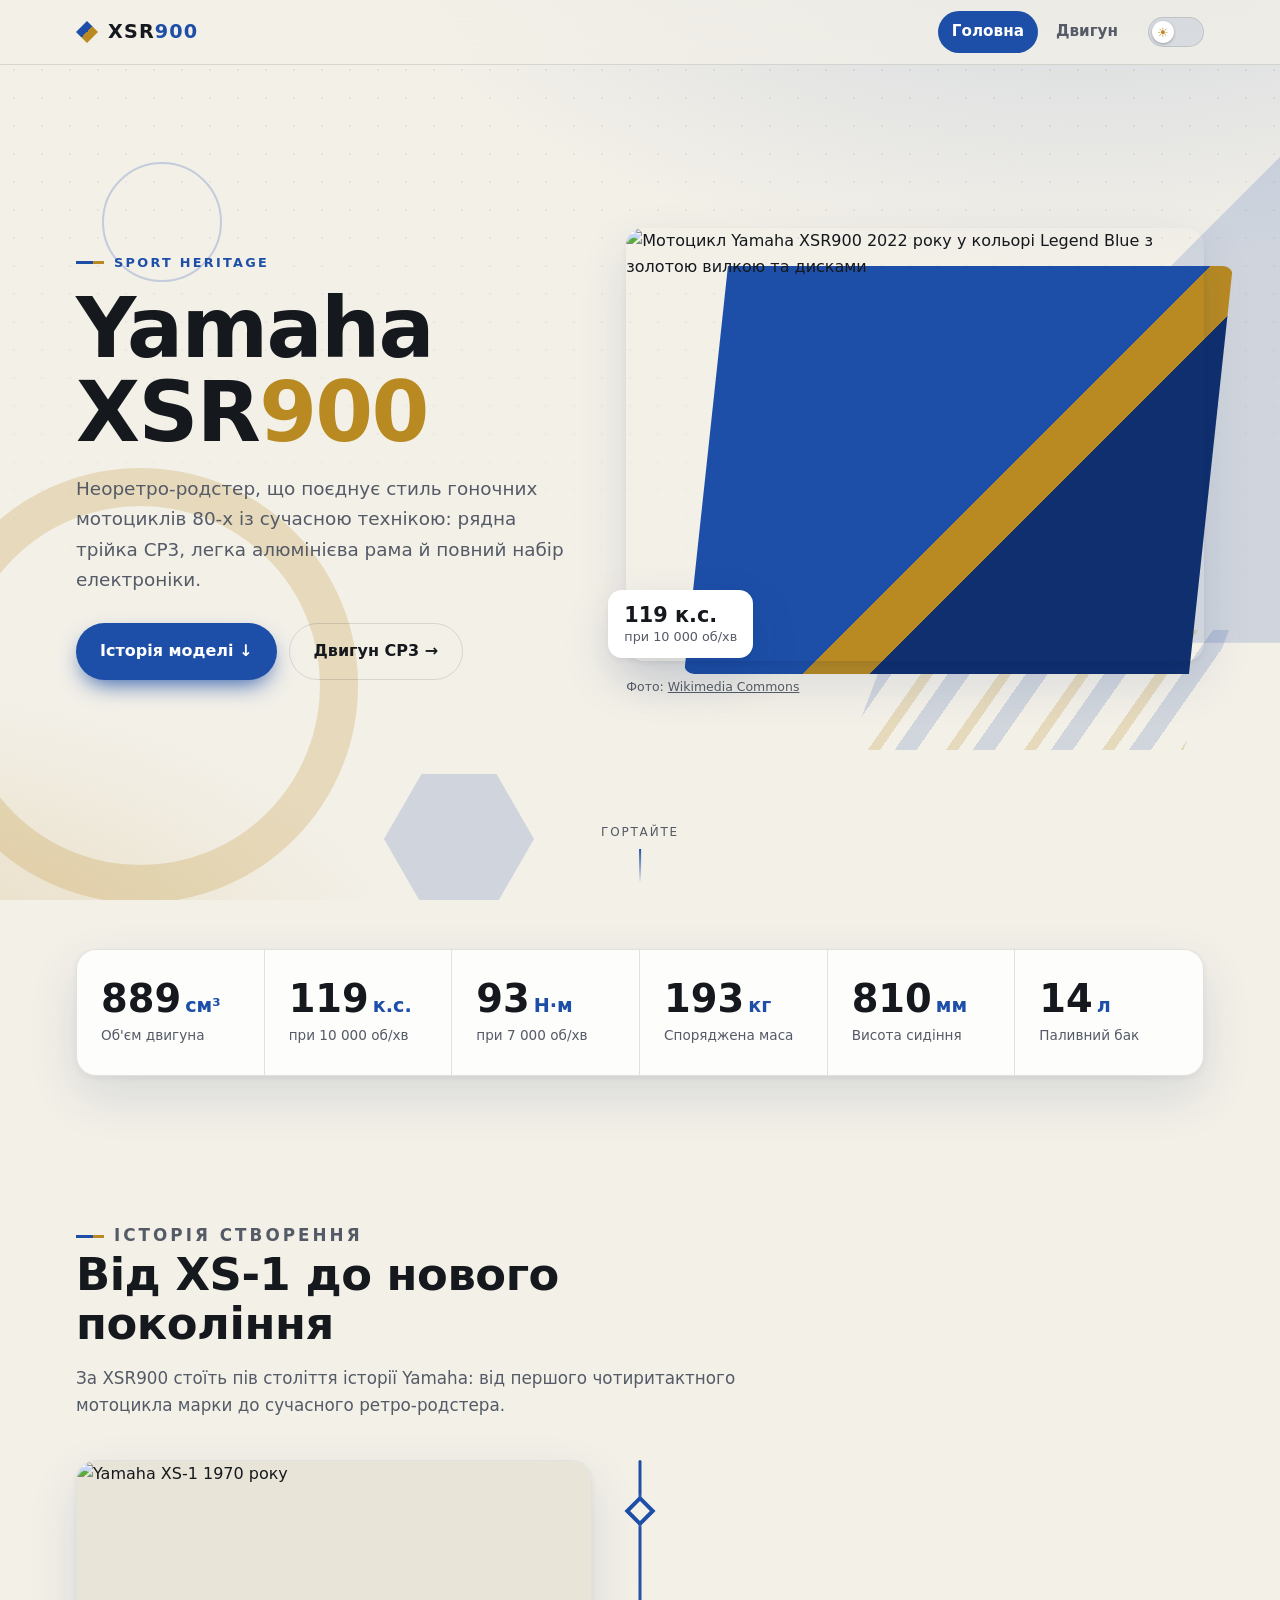
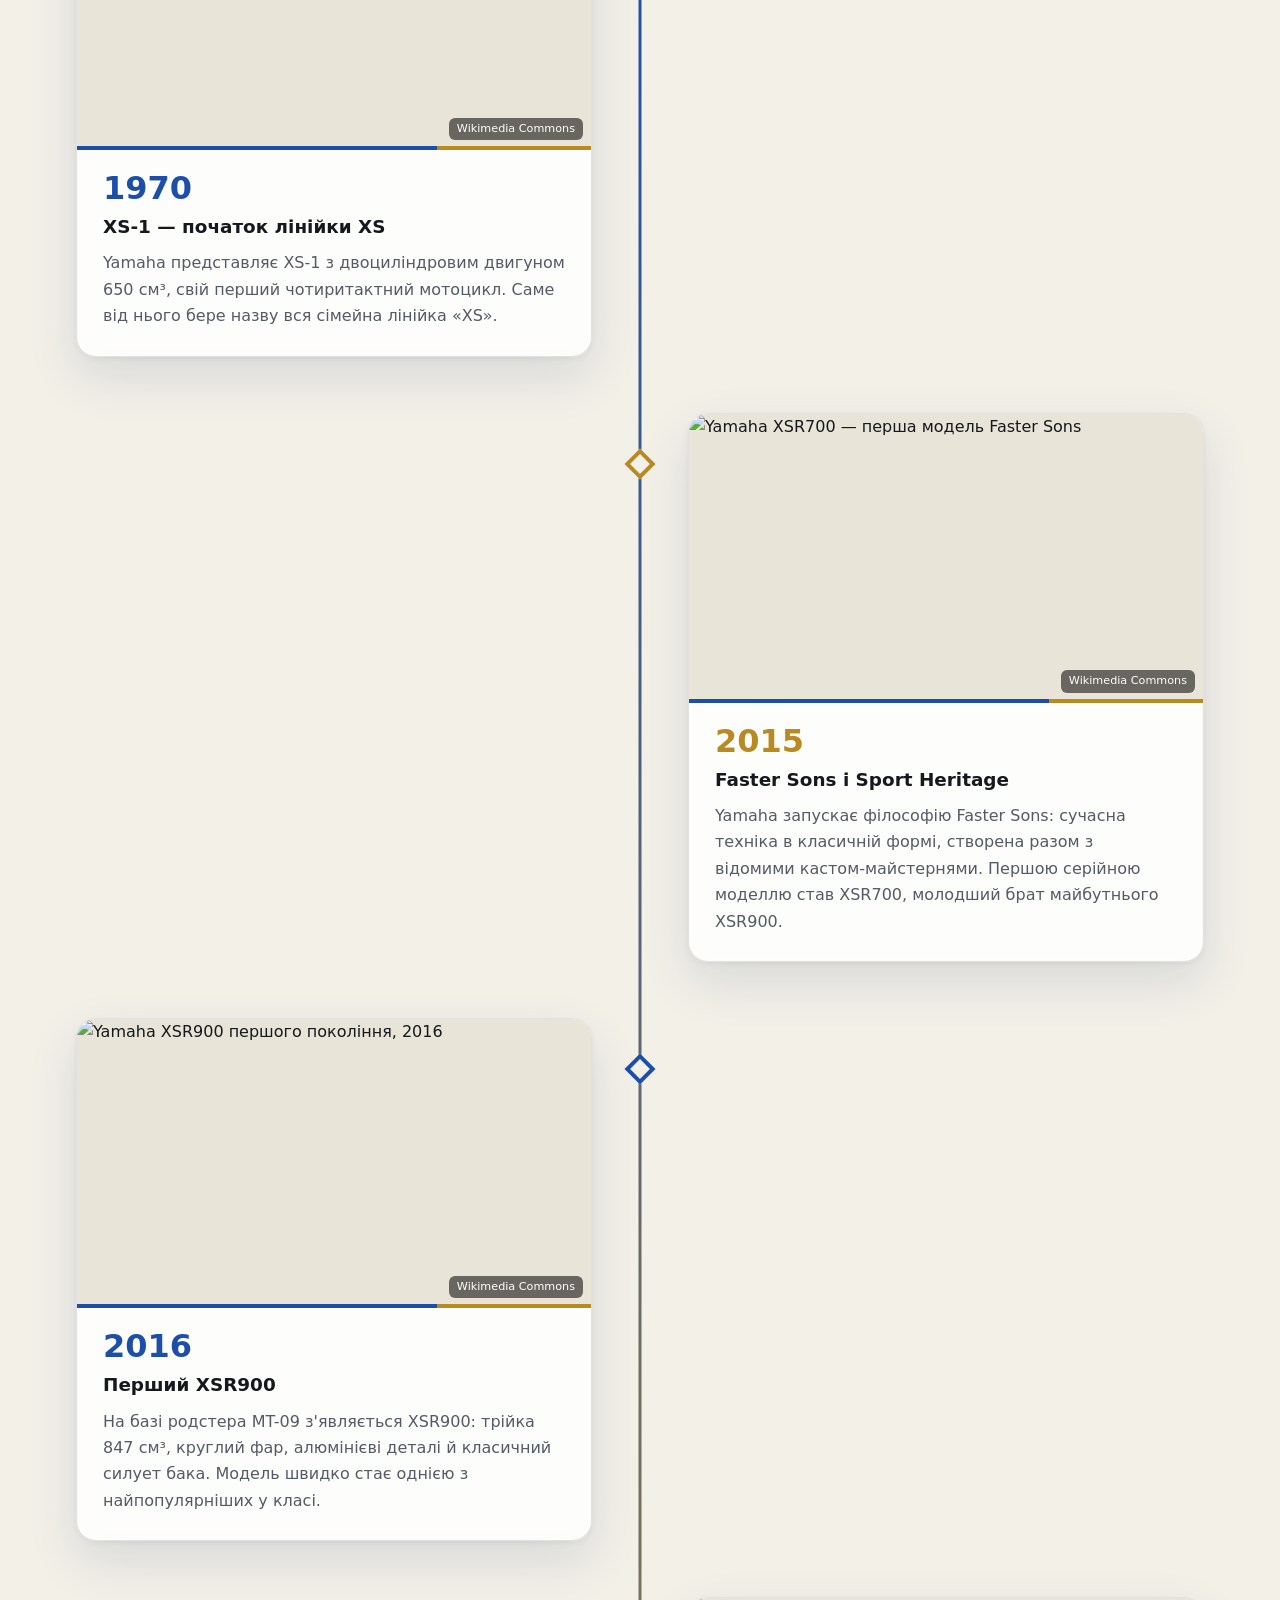
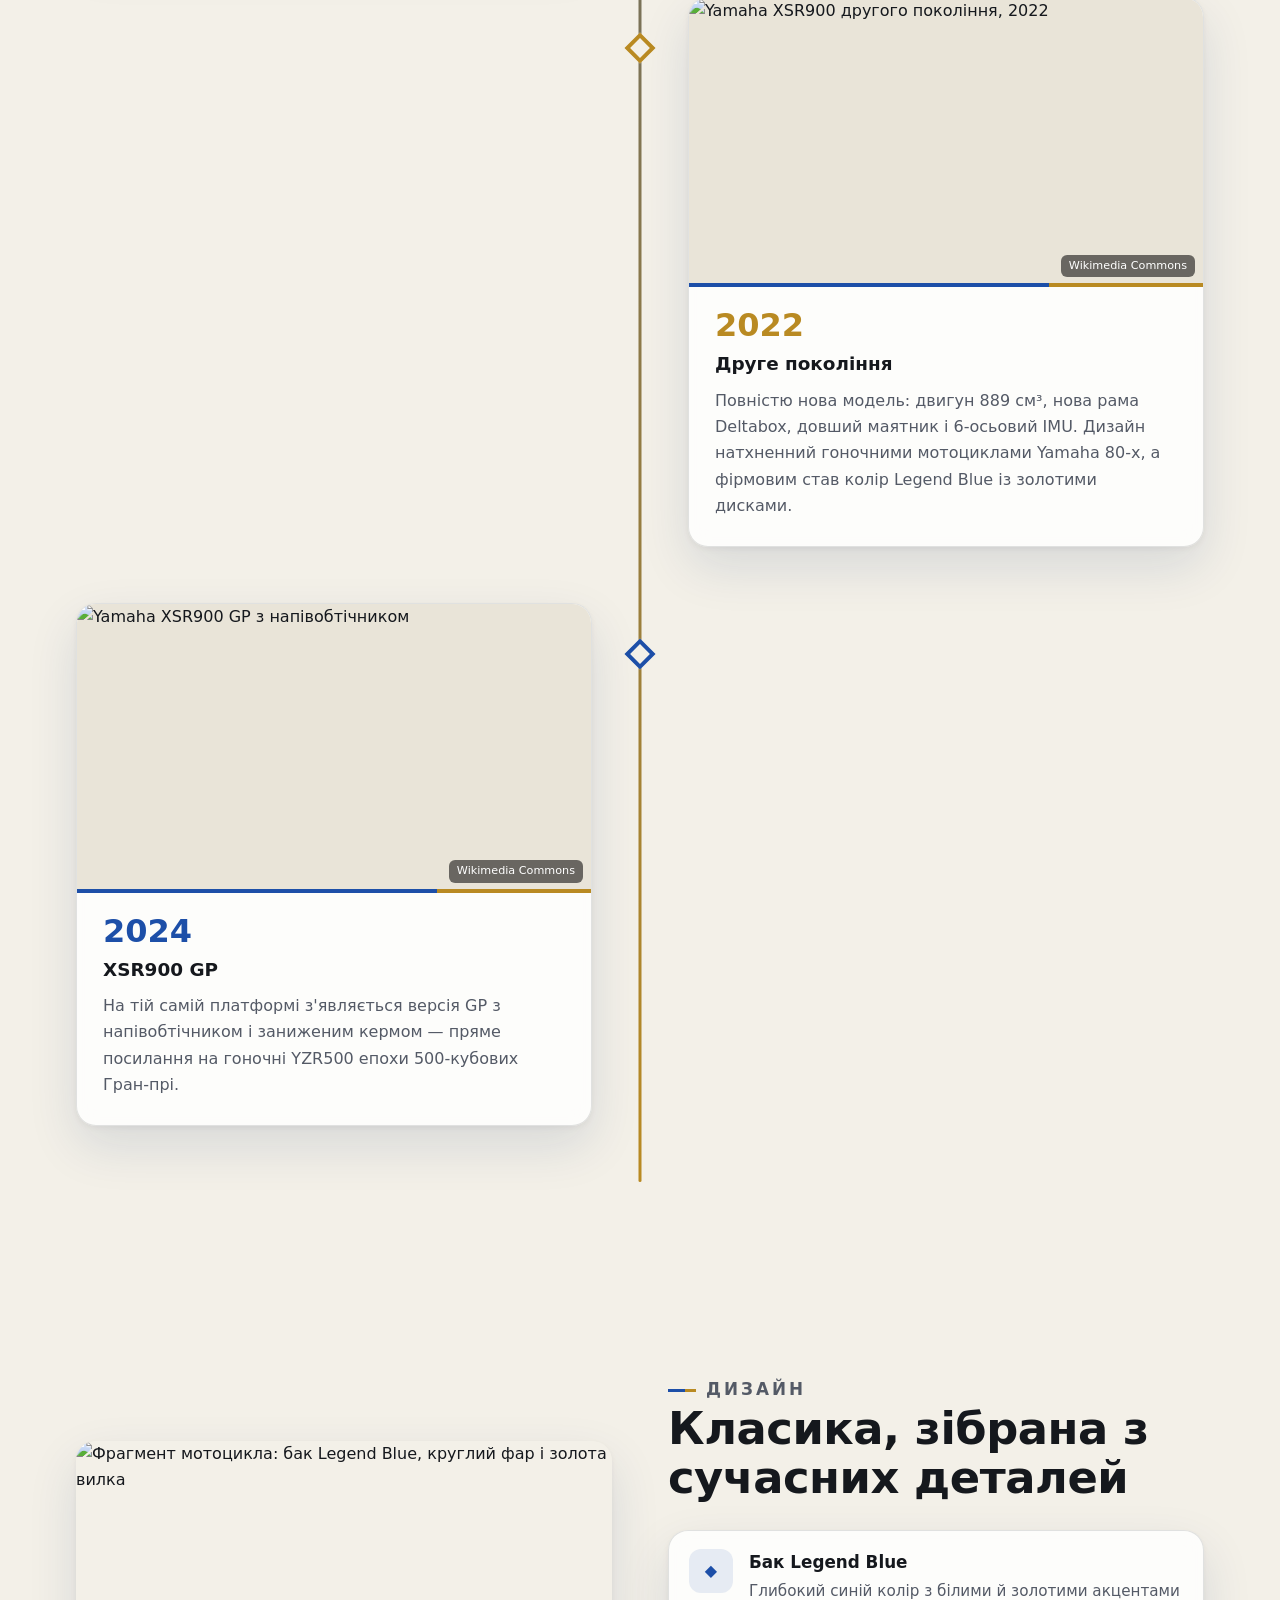
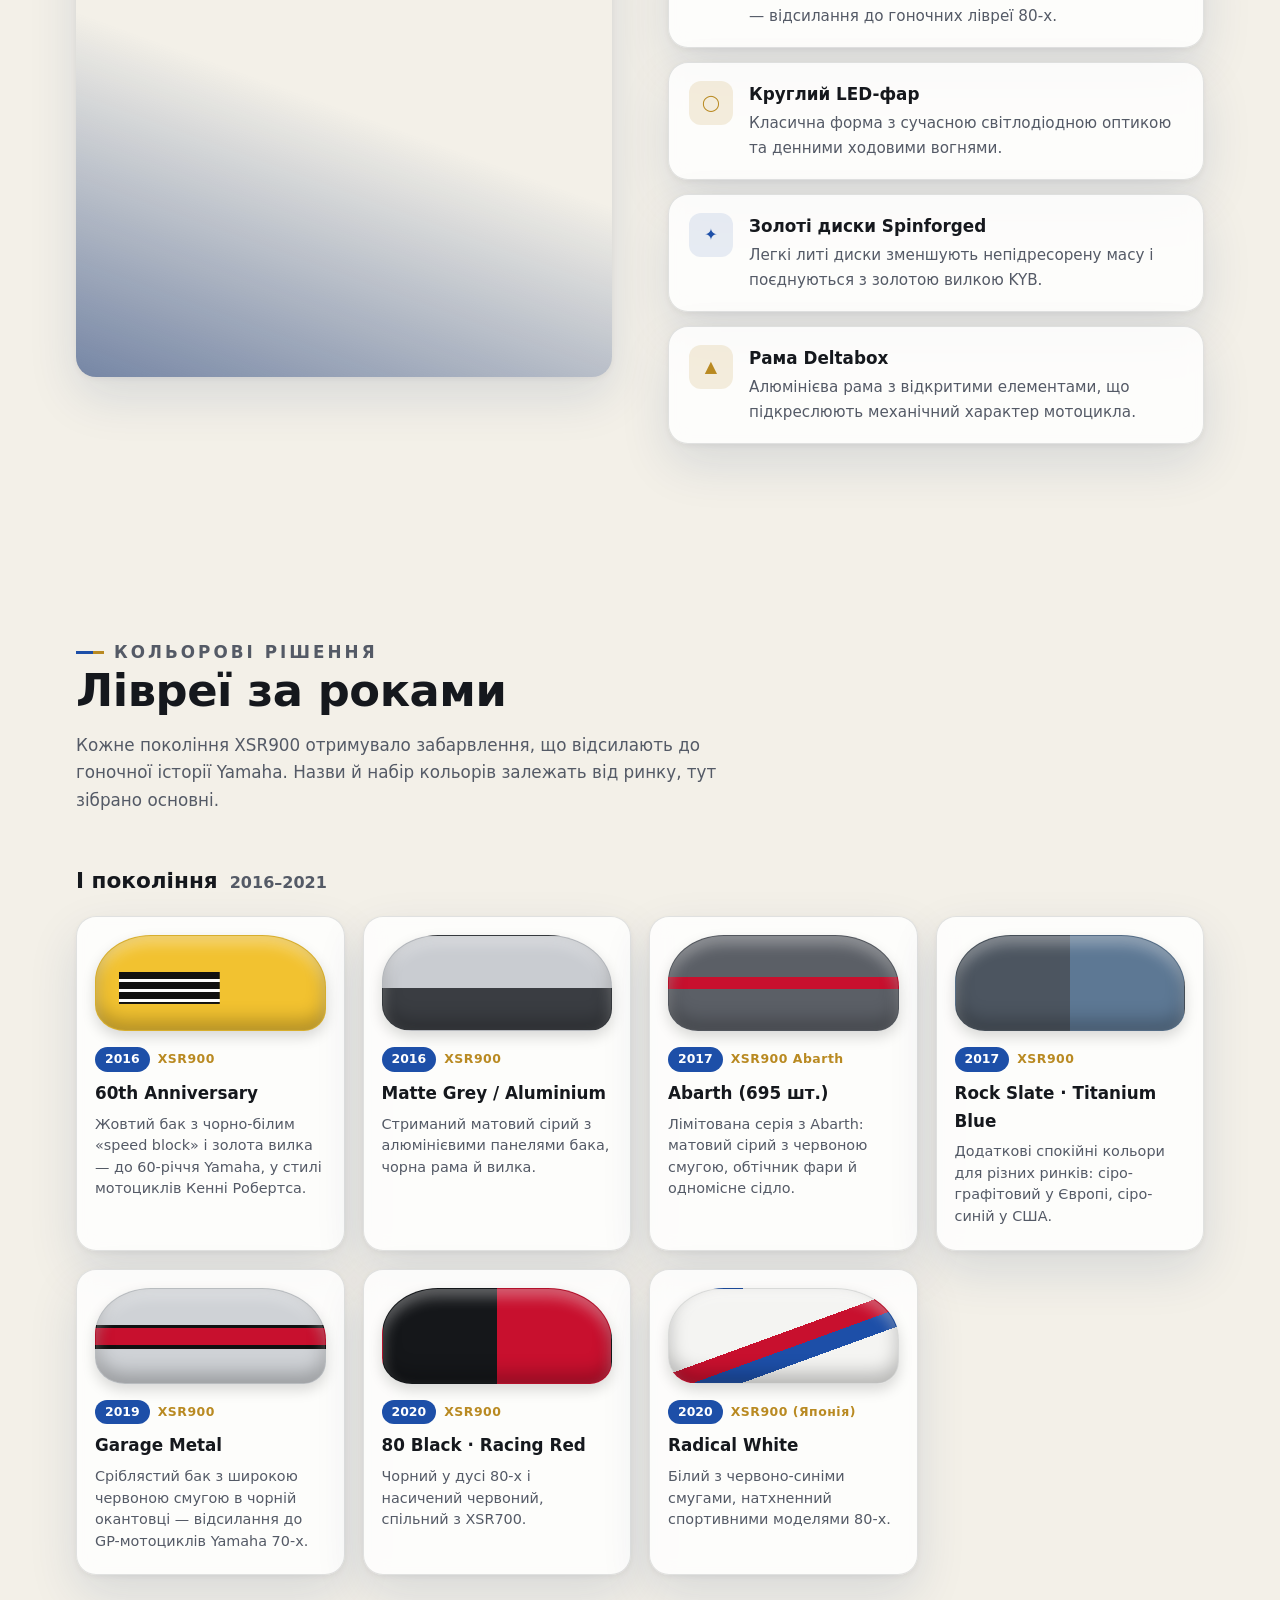
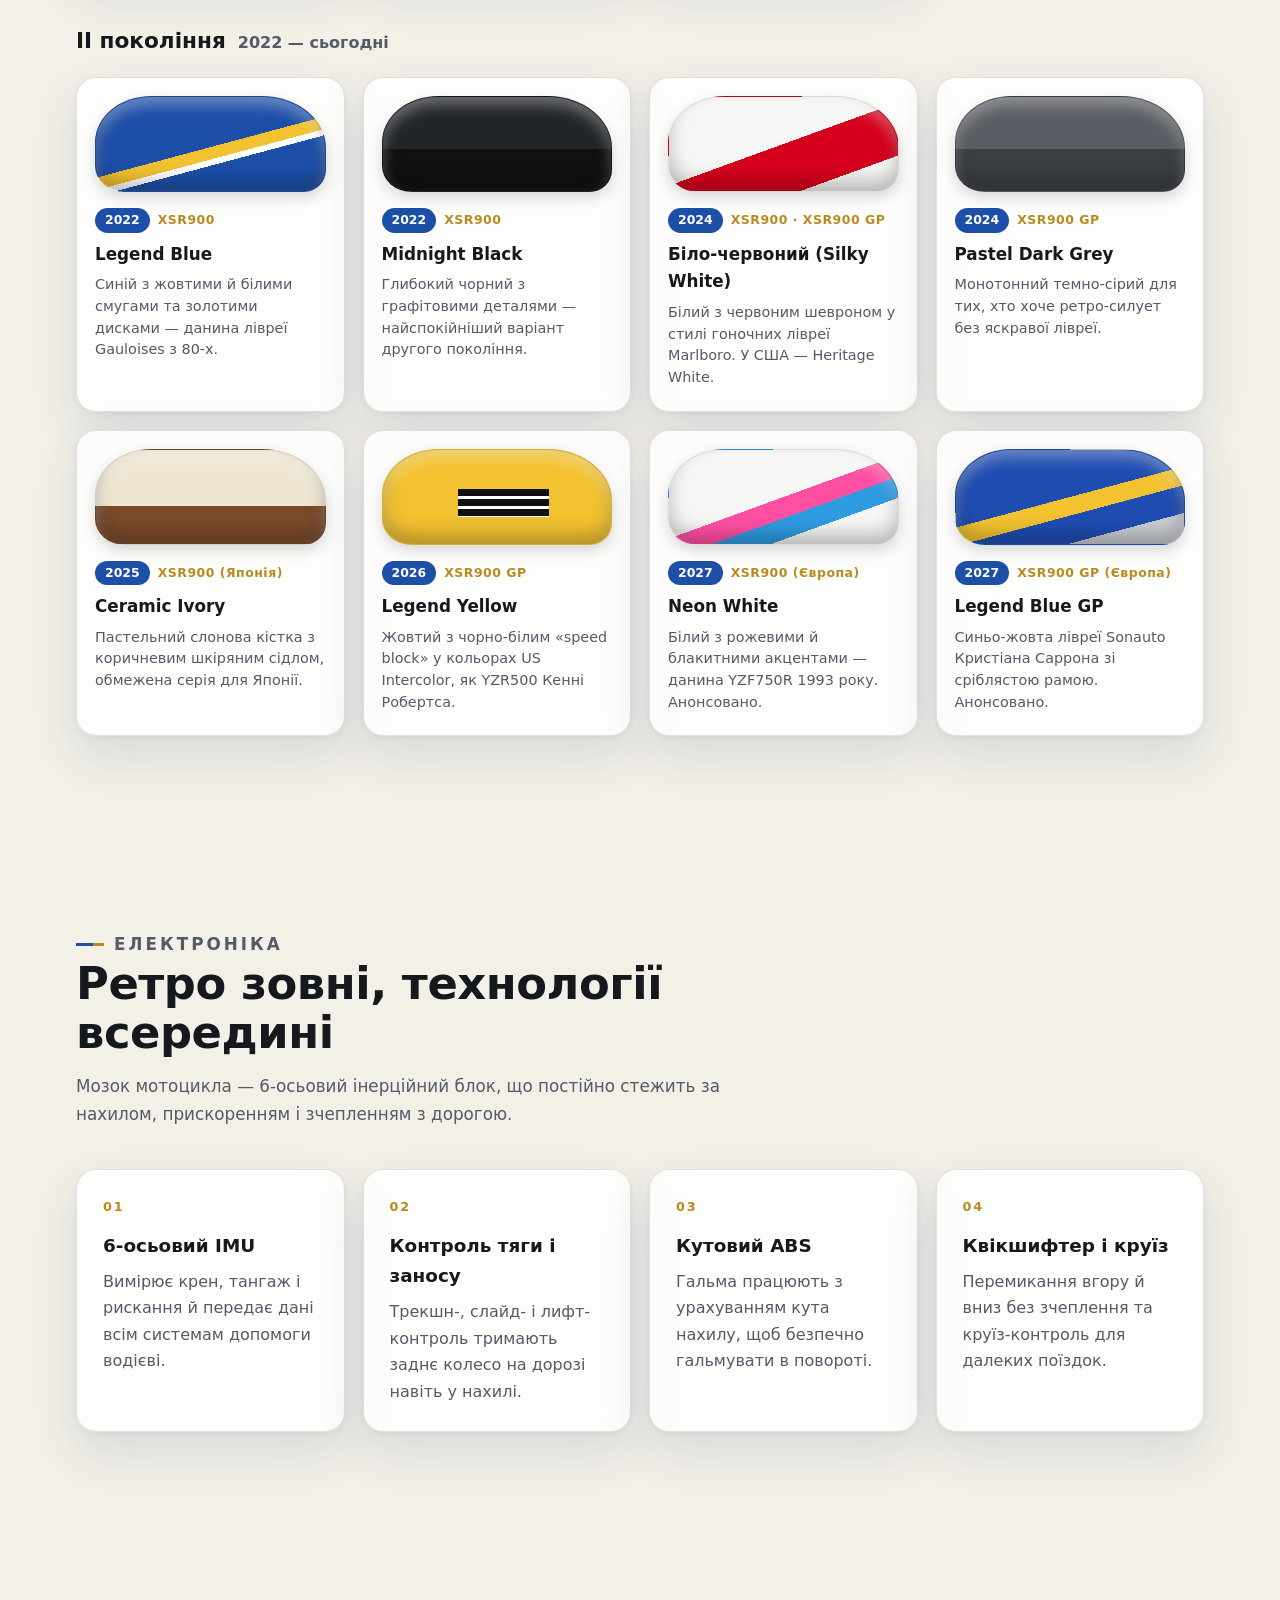
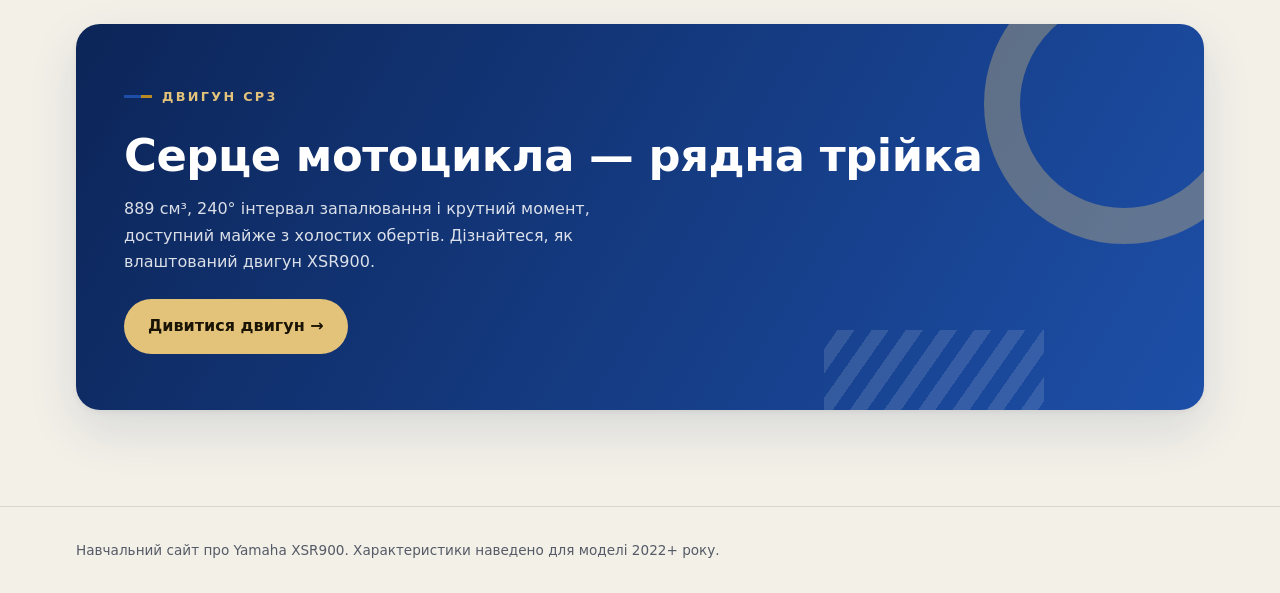
==== index.html @ d35b17ac "Add Yamaha XSR900 showcase site Two-page static site (home + engine) with light/dark theme toggle, g" ====
<!doctype html>
<html lang="uk">
<head>
  <meta charset="utf-8">
  <meta name="viewport" content="width=device-width, initial-scale=1">
  <title>Yamaha XSR900</title>
  <meta name="description" content="Yamaha XSR900 — неоретро-родстер з трициліндровим двигуном CP3. Характеристики, історія моделі, дизайн і електроніка.">
  <link rel="stylesheet" href="styles.css">
  <script src="theme.js"></script>
  <script src="main.js" defer></script>
</head>
<body>
  <!-- Геометричний фон у кольорах мотоцикла -->
  <div class="bg-shapes" aria-hidden="true">
    <span class="s dots"></span>
    <span class="s tri-blue" data-speed="-0.12"></span>
    <span class="s ring-blue" data-speed="0.25"></span>
    <span class="s diamond" data-speed="0.35" data-rotate="45"></span>
    <span class="s ring-gold" data-speed="-0.2"></span>
    <span class="s stripes" data-speed="-0.3" data-rotate="0"></span>
    <span class="s hex" data-speed="-0.45"></span>
  </div>

  <header class="site-header">
    <div class="container header-inner">
      <a class="logo" href="index.html"><i class="mark" aria-hidden="true"></i><b>XSR<span>900</span></b></a>
      <nav class="nav" aria-label="Основна навігація">
        <a href="index.html" aria-current="page">Головна</a>
        <a href="engine.html">Двигун</a>
      </nav>
      <button class="theme-toggle" type="button" role="switch" aria-checked="false" aria-label="Увімкнути темну тему">
        <span class="knob" aria-hidden="true"></span>
      </button>
    </div>
  </header>

  <main>
    <!-- ================= HERO ================= -->
    <section class="container hero">
      <div>
        <p class="eyebrow reveal">Sport Heritage</p>
        <h1 class="reveal" style="--delay:.1s">Yamaha<br>XSR<span class="gold">900</span></h1>
        <p class="lead reveal" style="--delay:.2s">
          Неоретро-родстер, що поєднує стиль гоночних мотоциклів 80-х із сучасною
          технікою: рядна трійка CP3, легка алюмінієва рама й повний набір електроніки.
        </p>
        <div class="actions reveal" style="--delay:.3s">
          <a class="btn" href="#history">Історія моделі ↓</a>
          <a class="btn ghost" href="engine.html">Двигун CP3 →</a>
        </div>
      </div>

      <figure class="hero-media reveal zoom" style="--delay:.15s">
        <img src="https://upload.wikimedia.org/wikipedia/commons/f/f8/2022_Yamaha_XSR900.png"
             alt="Мотоцикл Yamaha XSR900 2022 року у кольорі Legend Blue з золотою вилкою та дисками"
             width="1402" height="1027" fetchpriority="high">
        <div class="badge"><b>119 к.с.</b>при 10 000 об/хв</div>
        <figcaption>
          Фото: <a href="https://commons.wikimedia.org/wiki/File:2022_Yamaha_XSR900.png" target="_blank" rel="noopener">Wikimedia Commons</a>
        </figcaption>
      </figure>

      <a class="scroll-hint" href="#specs">Гортайте</a>
    </section>

    <!-- ================= ЦИФРИ ================= -->
    <section class="container section tight" id="specs" aria-label="Ключові характеристики">
      <div class="panel stats reveal">
        <div class="stat"><div class="value"><span data-count="889">889</span><small>см³</small></div><div class="label">Об'єм двигуна</div></div>
        <div class="stat"><div class="value"><span data-count="119">119</span><small>к.с.</small></div><div class="label">при 10 000 об/хв</div></div>
        <div class="stat"><div class="value"><span data-count="93">93</span><small>Н·м</small></div><div class="label">при 7 000 об/хв</div></div>
        <div class="stat"><div class="value"><span data-count="193">193</span><small>кг</small></div><div class="label">Споряджена маса</div></div>
        <div class="stat"><div class="value"><span data-count="810">810</span><small>мм</small></div><div class="label">Висота сидіння</div></div>
        <div class="stat"><div class="value"><span data-count="14">14</span><small>л</small></div><div class="label">Паливний бак</div></div>
      </div>
    </section>

    <!-- ================= ІСТОРІЯ ================= -->
    <section class="container section" id="history" aria-labelledby="history-title">
      <div class="section-head reveal">
        <p class="eyebrow">Історія створення</p>
        <h2 id="history-title">Від XS-1 до нового покоління</h2>
        <p>За XSR900 стоїть пів століття історії Yamaha: від першого чотиритактного мотоцикла марки до сучасного ретро-родстера.</p>
      </div>

      <ol class="timeline">
        <li class="reveal from-left">
          <div class="panel card">
            <figure class="tl-photo">
              <img src="https://upload.wikimedia.org/wikipedia/commons/thumb/d/db/1970_Yamaha_XS-1.JPG/960px-1970_Yamaha_XS-1.JPG" alt="Yamaha XS-1 1970 року" loading="lazy" width="960" height="540">
              <figcaption><a href="https://commons.wikimedia.org/wiki/File:1970_Yamaha_XS-1.JPG" target="_blank" rel="noopener">Wikimedia Commons</a></figcaption>
            </figure>
            <div class="tl-body">
              <span class="year">1970</span>
              <h3>XS-1 — початок лінійки XS</h3>
              <p>Yamaha представляє XS-1 з двоциліндровим двигуном 650 см³, свій перший чотиритактний мотоцикл. Саме від нього бере назву вся сімейна лінійка «XS».</p>
            </div>
          </div>
        </li>
        <li class="reveal from-right">
          <div class="panel card">
            <figure class="tl-photo">
              <img src="https://upload.wikimedia.org/wikipedia/commons/thumb/2/25/XSR700.jpg/960px-XSR700.jpg" alt="Yamaha XSR700 — перша модель Faster Sons" loading="lazy" width="960" height="540">
              <figcaption><a href="https://commons.wikimedia.org/wiki/File:XSR700.jpg" target="_blank" rel="noopener">Wikimedia Commons</a></figcaption>
            </figure>
            <div class="tl-body">
              <span class="year">2015</span>
              <h3>Faster Sons і Sport Heritage</h3>
              <p>Yamaha запускає філософію Faster Sons: сучасна техніка в класичній формі, створена разом з відомими кастом-майстернями. Першою серійною моделлю став XSR700, молодший брат майбутнього XSR900.</p>
            </div>
          </div>
        </li>
        <li class="reveal from-left">
          <div class="panel card">
            <figure class="tl-photo">
              <img src="https://upload.wikimedia.org/wikipedia/commons/thumb/6/65/2016_Yamaha_XSR900.jpg/960px-2016_Yamaha_XSR900.jpg" alt="Yamaha XSR900 першого покоління, 2016" loading="lazy" width="960" height="540">
              <figcaption><a href="https://commons.wikimedia.org/wiki/File:2016_Yamaha_XSR900.jpg" target="_blank" rel="noopener">Wikimedia Commons</a></figcaption>
            </figure>
            <div class="tl-body">
              <span class="year">2016</span>
              <h3>Перший XSR900</h3>
              <p>На базі родстера MT-09 з'являється XSR900: трійка 847 см³, круглий фар, алюмінієві деталі й класичний силует бака. Модель швидко стає однією з найпопулярніших у класі.</p>
            </div>
          </div>
        </li>
        <li class="reveal from-right">
          <div class="panel card">
            <figure class="tl-photo">
              <img src="https://upload.wikimedia.org/wikipedia/commons/thumb/f/f8/2022_Yamaha_XSR900.png/960px-2022_Yamaha_XSR900.png" alt="Yamaha XSR900 другого покоління, 2022" loading="lazy" width="960" height="540">
              <figcaption><a href="https://commons.wikimedia.org/wiki/File:2022_Yamaha_XSR900.png" target="_blank" rel="noopener">Wikimedia Commons</a></figcaption>
            </figure>
            <div class="tl-body">
              <span class="year">2022</span>
              <h3>Друге покоління</h3>
              <p>Повністю нова модель: двигун 889 см³, нова рама Deltabox, довший маятник і 6-осьовий IMU. Дизайн натхненний гоночними мотоциклами Yamaha 80-х, а фірмовим став колір Legend Blue із золотими дисками.</p>
            </div>
          </div>
        </li>
        <li class="reveal from-left">
          <div class="panel card">
            <figure class="tl-photo">
              <img src="https://upload.wikimedia.org/wikipedia/commons/thumb/3/3d/Yamaha_XSR900_GP.jpg/960px-Yamaha_XSR900_GP.jpg" alt="Yamaha XSR900 GP з напівобтічником" loading="lazy" width="960" height="540">
              <figcaption><a href="https://commons.wikimedia.org/wiki/File:Yamaha_XSR900_GP.jpg" target="_blank" rel="noopener">Wikimedia Commons</a></figcaption>
            </figure>
            <div class="tl-body">
              <span class="year">2024</span>
              <h3>XSR900 GP</h3>
              <p>На тій самій платформі з'являється версія GP з напівобтічником і заниженим кермом — пряме посилання на гоночні YZR500 епохи 500-кубових Гран-прі.</p>
            </div>
          </div>
        </li>
      </ol>
    </section>

    <!-- ================= ДИЗАЙН ================= -->
    <section class="container section" aria-labelledby="design-title">
      <div class="split">
        <div class="photo reveal from-left">
          <img src="https://upload.wikimedia.org/wikipedia/commons/f/f8/2022_Yamaha_XSR900.png"
               alt="Фрагмент мотоцикла: бак Legend Blue, круглий фар і золота вилка" loading="lazy" width="1402" height="1027">
        </div>
        <div>
          <div class="section-head reveal" style="margin-bottom:28px">
            <p class="eyebrow">Дизайн</p>
            <h2 id="design-title">Класика, зібрана з сучасних деталей</h2>
          </div>
          <ul class="feature-list">
            <li class="panel reveal from-right" style="--delay:.05s">
              <span class="ic">◆</span>
              <div><h3>Бак Legend Blue</h3><p>Глибокий синій колір з білими й золотими акцентами — відсилання до гоночних лівреї 80-х.</p></div>
            </li>
            <li class="panel reveal from-right" style="--delay:.15s">
              <span class="ic">◯</span>
              <div><h3>Круглий LED-фар</h3><p>Класична форма з сучасною світлодіодною оптикою та денними ходовими вогнями.</p></div>
            </li>
            <li class="panel reveal from-right" style="--delay:.25s">
              <span class="ic">✦</span>
              <div><h3>Золоті диски Spinforged</h3><p>Легкі литі диски зменшують непідресорену масу і поєднуються з золотою вилкою KYB.</p></div>
            </li>
            <li class="panel reveal from-right" style="--delay:.35s">
              <span class="ic">▲</span>
              <div><h3>Рама Deltabox</h3><p>Алюмінієва рама з відкритими елементами, що підкреслюють механічний характер мотоцикла.</p></div>
            </li>
          </ul>
        </div>
      </div>
    </section>

    <!-- ================= КОЛЬОРИ ================= -->
    <section class="container section" id="colors" aria-labelledby="colors-title">
      <div class="section-head reveal">
        <p class="eyebrow">Кольорові рішення</p>
        <h2 id="colors-title">Лівреї за роками</h2>
        <p>Кожне покоління XSR900 отримувало забарвлення, що відсилають до гоночної історії Yamaha. Назви й набір кольорів залежать від ринку, тут зібрано основні.</p>
      </div>

      <div class="gen reveal">
        <h3><span>I покоління</span> 2016–2021</h3>
      </div>
      <div class="swatches">
          <article class="panel swatch reveal" style="--delay:0.0s">
            <div class="tank" style="background:repeating-linear-gradient(180deg,#111 0 7px,#fff 7px 10px) 18% 58%/44% 34% no-repeat,#f2c230" role="img" aria-label="Схема фарбування 60th Anniversary"></div>
            <div class="sw-meta"><span class="chip">2016</span><span class="model">XSR900</span></div>
            <h4>60th Anniversary</h4>
            <p>Жовтий бак з чорно-білим «speed block» і золота вилка — до 60-річчя Yamaha, у стилі мотоциклів Кенні Робертса.</p>
          </article>
          <article class="panel swatch reveal" style="--delay:0.06s">
            <div class="tank" style="background:linear-gradient(180deg,#c9ccd1 0 55%,#3a3d42 55%)" role="img" aria-label="Схема фарбування Matte Grey / Aluminium"></div>
            <div class="sw-meta"><span class="chip">2016</span><span class="model">XSR900</span></div>
            <h4>Matte Grey / Aluminium</h4>
            <p>Стриманий матовий сірий з алюмінієвими панелями бака, чорна рама й вилка.</p>
          </article>
          <article class="panel swatch reveal" style="--delay:0.12s">
            <div class="tank" style="background:linear-gradient(180deg,#5b5f66 0 44%,#c8102e 44% 56%,#5b5f66 56%)" role="img" aria-label="Схема фарбування Abarth (695 шт.)"></div>
            <div class="sw-meta"><span class="chip">2017</span><span class="model">XSR900 Abarth</span></div>
            <h4>Abarth (695 шт.)</h4>
            <p>Лімітована серія з Abarth: матовий сірий з червоною смугою, обтічник фари й одномісне сідло.</p>
          </article>
          <article class="panel swatch reveal" style="--delay:0.18s">
            <div class="tank" style="background:linear-gradient(90deg,#4c5560 0 50%,#5d7894 50%)" role="img" aria-label="Схема фарбування Rock Slate · Titanium Blue"></div>
            <div class="sw-meta"><span class="chip">2017</span><span class="model">XSR900</span></div>
            <h4>Rock Slate · Titanium Blue</h4>
            <p>Додаткові спокійні кольори для різних ринків: сіро-графітовий у Європі, сіро-синій у США.</p>
          </article>
          <article class="panel swatch reveal" style="--delay:0.0s">
            <div class="tank" style="background:linear-gradient(180deg,#cfd2d6 0 38%,#111 38% 42%,#c8102e 42% 60%,#111 60% 64%,#cfd2d6 64%)" role="img" aria-label="Схема фарбування Garage Metal"></div>
            <div class="sw-meta"><span class="chip">2019</span><span class="model">XSR900</span></div>
            <h4>Garage Metal</h4>
            <p>Сріблястий бак з широкою червоною смугою в чорній окантовці — відсилання до GP-мотоциклів Yamaha 70-х.</p>
          </article>
          <article class="panel swatch reveal" style="--delay:0.06s">
            <div class="tank" style="background:linear-gradient(90deg,#15171a 0 50%,#c8102e 50%)" role="img" aria-label="Схема фарбування 80 Black · Racing Red"></div>
            <div class="sw-meta"><span class="chip">2020</span><span class="model">XSR900</span></div>
            <h4>80 Black · Racing Red</h4>
            <p>Чорний у дусі 80-х і насичений червоний, спільний з XSR700.</p>
          </article>
          <article class="panel swatch reveal" style="--delay:0.12s">
            <div class="tank" style="background:linear-gradient(160deg,#f4f4f2 0 48%,#c8102e 48% 58%,#1d4fa8 58% 68%,#f4f4f2 68%)" role="img" aria-label="Схема фарбування Radical White"></div>
            <div class="sw-meta"><span class="chip">2020</span><span class="model">XSR900 (Японія)</span></div>
            <h4>Radical White</h4>
            <p>Білий з червоно-синіми смугами, натхненний спортивними моделями 80-х.</p>
          </article>
      </div>

      <div class="gen reveal">
        <h3><span>II покоління</span> 2022 — сьогодні</h3>
      </div>
      <div class="swatches">
          <article class="panel swatch reveal" style="--delay:0.0s">
            <div class="tank" style="background:linear-gradient(165deg,#1d4fa8 0 52%,#f2c230 52% 60%,#fff 60% 64%,#1d4fa8 64%)" role="img" aria-label="Схема фарбування Legend Blue"></div>
            <div class="sw-meta"><span class="chip">2022</span><span class="model">XSR900</span></div>
            <h4>Legend Blue</h4>
            <p>Синій з жовтими й білими смугами та золотими дисками — данина лівреї Gauloises з 80-х.</p>
          </article>
          <article class="panel swatch reveal" style="--delay:0.06s">
            <div class="tank" style="background:linear-gradient(180deg,#22252a 0 55%,#111 55%)" role="img" aria-label="Схема фарбування Midnight Black"></div>
            <div class="sw-meta"><span class="chip">2022</span><span class="model">XSR900</span></div>
            <h4>Midnight Black</h4>
            <p>Глибокий чорний з графітовими деталями — найспокійніший варіант другого покоління.</p>
          </article>
          <article class="panel swatch reveal" style="--delay:0.12s">
            <div class="tank" style="background:linear-gradient(160deg,#f6f6f4 0 50%,#d6001c 50% 80%,#f6f6f4 80%)" role="img" aria-label="Схема фарбування Біло-червоний (Silky White)"></div>
            <div class="sw-meta"><span class="chip">2024</span><span class="model">XSR900 · XSR900 GP</span></div>
            <h4>Біло-червоний (Silky White)</h4>
            <p>Білий з червоним шевроном у стилі гоночних лівреї Marlboro. У США — Heritage White.</p>
          </article>
          <article class="panel swatch reveal" style="--delay:0.18s">
            <div class="tank" style="background:linear-gradient(180deg,#5a5d63 0 55%,#3b3e43 55%)" role="img" aria-label="Схема фарбування Pastel Dark Grey"></div>
            <div class="sw-meta"><span class="chip">2024</span><span class="model">XSR900 GP</span></div>
            <h4>Pastel Dark Grey</h4>
            <p>Монотонний темно-сірий для тих, хто хоче ретро-силует без яскравої лівреї.</p>
          </article>
          <article class="panel swatch reveal" style="--delay:0.0s">
            <div class="tank" style="background:linear-gradient(180deg,#efe6d2 0 60%,#7a4a2a 60%)" role="img" aria-label="Схема фарбування Ceramic Ivory"></div>
            <div class="sw-meta"><span class="chip">2025</span><span class="model">XSR900 (Японія)</span></div>
            <h4>Ceramic Ivory</h4>
            <p>Пастельний слонова кістка з коричневим шкіряним сідлом, обмежена серія для Японії.</p>
          </article>
          <article class="panel swatch reveal" style="--delay:0.06s">
            <div class="tank" style="background:repeating-linear-gradient(180deg,#111 0 7px,#fff 7px 10px) 55% 60%/40% 30% no-repeat,#f2c230" role="img" aria-label="Схема фарбування Legend Yellow"></div>
            <div class="sw-meta"><span class="chip">2026</span><span class="model">XSR900 GP</span></div>
            <h4>Legend Yellow</h4>
            <p>Жовтий з чорно-білим «speed block» у кольорах US Intercolor, як YZR500 Кенні Робертса.</p>
          </article>
          <article class="panel swatch reveal" style="--delay:0.12s">
            <div class="tank" style="background:linear-gradient(160deg,#f6f6f4 0 50%,#ff4fa3 50% 62%,#2f9be0 62% 74%,#f6f6f4 74%)" role="img" aria-label="Схема фарбування Neon White"></div>
            <div class="sw-meta"><span class="chip">2027</span><span class="model">XSR900 (Європа)</span></div>
            <h4>Neon White</h4>
            <p>Білий з рожевими й блакитними акцентами — данина YZF750R 1993 року. Анонсовано.</p>
          </article>
          <article class="panel swatch reveal" style="--delay:0.18s">
            <div class="tank" style="background:linear-gradient(165deg,#1f4cb0 0 50%,#f2c230 50% 62%,#1f4cb0 62% 80%,#c9ccd1 80%)" role="img" aria-label="Схема фарбування Legend Blue GP"></div>
            <div class="sw-meta"><span class="chip">2027</span><span class="model">XSR900 GP (Європа)</span></div>
            <h4>Legend Blue GP</h4>
            <p>Синьо-жовта лівреї Sonauto Кристіана Саррона зі сріблястою рамою. Анонсовано.</p>
          </article>
      </div>
    </section>

    <!-- ================= ЕЛЕКТРОНІКА ================= -->
    <section class="container section" aria-labelledby="tech-title">
      <div class="section-head reveal">
        <p class="eyebrow">Електроніка</p>
        <h2 id="tech-title">Ретро зовні, технології всередині</h2>
        <p>Мозок мотоцикла — 6-осьовий інерційний блок, що постійно стежить за нахилом, прискоренням і зчепленням з дорогою.</p>
      </div>
      <div class="cards">
        <article class="panel card reveal" style="--delay:0s">
          <div class="num">01</div>
          <h3>6-осьовий IMU</h3>
          <p>Вимірює крен, тангаж і рискання й передає дані всім системам допомоги водієві.</p>
        </article>
        <article class="panel card reveal" style="--delay:.1s">
          <div class="num">02</div>
          <h3>Контроль тяги і заносу</h3>
          <p>Трекшн-, слайд- і лифт-контроль тримають заднє колесо на дорозі навіть у нахилі.</p>
        </article>
        <article class="panel card reveal" style="--delay:.2s">
          <div class="num">03</div>
          <h3>Кутовий ABS</h3>
          <p>Гальма працюють з урахуванням кута нахилу, щоб безпечно гальмувати в повороті.</p>
        </article>
        <article class="panel card reveal" style="--delay:.3s">
          <div class="num">04</div>
          <h3>Квікшифтер і круїз</h3>
          <p>Перемикання вгору й вниз без зчеплення та круїз-контроль для далеких поїздок.</p>
        </article>
      </div>
    </section>

    <!-- ================= CTA ================= -->
    <section class="container section">
      <div class="cta reveal zoom">
        <p class="eyebrow" style="color:var(--gold-soft)">Двигун CP3</p>
        <h2>Серце мотоцикла — рядна трійка</h2>
        <p>889 см³, 240° інтервал запалювання і крутний момент, доступний майже з холостих обертів. Дізнайтеся, як влаштований двигун XSR900.</p>
        <a class="btn" href="engine.html">Дивитися двигун →</a>
      </div>
    </section>
  </main>

  <footer class="site-footer">
    <div class="container">Навчальний сайт про Yamaha XSR900. Характеристики наведено для моделі 2022+ року.</div>
  </footer>
</body>
</html>
---- styles.css ----
/* =========================================================
   Кольори взяті з мотоцикла на фото:
   синій бак «Legend Blue», золоті вилка й диски, графітова рама.
   ========================================================= */
:root {
  --bg: #f3f0e8;
  --bg-2: #e9e4d8;
  --surface: rgba(255, 255, 255, .82);
  --surface-solid: #ffffff;
  --text: #15181d;
  --muted: #545a66;
  --border: rgba(21, 24, 29, .12);

  --blue: #1d4fa8;          /* бак */
  --blue-deep: #0f2f6e;
  --gold: #b98a22;          /* вилка, диски */
  --gold-soft: #e3c27a;
  --graphite: #2a2e35;      /* рама, двигун */

  --accent: var(--blue);
  --accent-text: #ffffff;
  --accent-soft: rgba(29, 79, 168, .1);

  --shape-blue: rgba(29, 79, 168, .16);
  --shape-gold: rgba(185, 138, 34, .22);
  --shape-dark: rgba(42, 46, 53, .08);
  --shape-line: rgba(29, 79, 168, .22);

  --shadow: 0 2px 6px rgba(0,0,0,.05), 0 20px 50px rgba(15, 47, 110, .12);
  color-scheme: light;
}

[data-theme="dark"] {
  --bg: #0e1116;
  --bg-2: #141922;
  --surface: rgba(24, 29, 38, .82);
  --surface-solid: #181d26;
  --text: #eceef2;
  --muted: #a4abb8;
  --border: rgba(255, 255, 255, .1);

  --blue: #4f86ec;
  --blue-deep: #1d4fa8;
  --gold: #e0b453;
  --gold-soft: #f0d08a;
  --graphite: #c9ced8;

  --accent: #7da6ff;
  --accent-text: #0b1020;
  --accent-soft: rgba(125, 166, 255, .14);

  --shape-blue: rgba(79, 134, 236, .2);
  --shape-gold: rgba(224, 180, 83, .16);
  --shape-dark: rgba(255, 255, 255, .04);
  --shape-line: rgba(125, 166, 255, .25);

  --shadow: 0 2px 6px rgba(0,0,0,.4), 0 24px 60px rgba(0,0,0,.45);
  color-scheme: dark;
}

/* ---------- База ---------- */
*, *::before, *::after { box-sizing: border-box; }
html { -webkit-text-size-adjust: 100%; scroll-behavior: smooth; }

body {
  margin: 0;
  background: var(--bg);
  color: var(--text);
  font: 16px/1.65 system-ui, -apple-system, "Segoe UI", Roboto, sans-serif;
  overflow-x: hidden;
  transition: background-color .3s ease, color .3s ease;
}

img { max-width: 100%; display: block; }
main { overflow-x: clip; }
a { color: var(--accent); }

.container {
  position: relative;
  width: 100%;
  max-width: 1160px;
  margin: 0 auto;
  padding: 0 16px;
}

/* =========================================================
   Геометричний фон (фіксований шар з паралаксом)
   ========================================================= */
.bg-shapes {
  position: fixed;
  inset: 0;
  z-index: -1;
  overflow: hidden;
  pointer-events: none;
  background:
    radial-gradient(1200px 600px at 85% -10%, var(--shape-blue), transparent 60%),
    radial-gradient(900px 500px at -10% 110%, var(--shape-gold), transparent 60%),
    var(--bg);
  transition: background .3s ease;
}

.bg-shapes .s {
  position: absolute;
  will-change: transform;
}

/* Сітка з крапок */
.bg-shapes .dots {
  inset: 0;
  background-image: radial-gradient(var(--shape-dark) 1.5px, transparent 1.5px);
  background-size: 28px 28px;
  mask-image: linear-gradient(180deg, #000, transparent 85%);
}

/* Великий синій трикутник */
.bg-shapes .tri-blue {
  top: 6%;
  right: -8%;
  width: 46vw;
  height: 46vw;
  max-width: 620px;
  max-height: 620px;
  background: var(--shape-blue);
  clip-path: polygon(100% 0, 100% 100%, 0 100%);
}

/* Золоте кільце — як диск колеса */
.bg-shapes .ring-gold {
  top: 52%;
  left: -6%;
  width: 34vw;
  height: 34vw;
  max-width: 460px;
  max-height: 460px;
  border-radius: 50%;
  border: clamp(18px, 3vw, 40px) solid var(--shape-gold);
}

/* Мале кільце */
.bg-shapes .ring-blue {
  top: 18%;
  left: 8%;
  width: 120px;
  height: 120px;
  border-radius: 50%;
  border: 2px solid var(--shape-line);
}

/* Гоночні смуги */
.bg-shapes .stripes {
  top: 70%;
  right: 4%;
  width: 380px;
  height: 120px;
  transform-origin: center;
  background: repeating-linear-gradient(
    -55deg,
    var(--shape-blue) 0 18px,
    transparent 18px 30px,
    var(--shape-gold) 30px 40px,
    transparent 40px 64px
  );
  clip-path: polygon(12% 0, 100% 0, 88% 100%, 0 100%);
}

/* Ромб */
.bg-shapes .diamond {
  top: 38%;
  right: 22%;
  width: 70px;
  height: 70px;
  border: 2px solid var(--gold);
  opacity: .35;
  transform: rotate(45deg);
}

/* Шестикутник */
.bg-shapes .hex {
  top: 86%;
  left: 30%;
  width: 150px;
  height: 130px;
  background: var(--shape-blue);
  clip-path: polygon(25% 0, 75% 0, 100% 50%, 75% 100%, 25% 100%, 0 50%);
}

/* =========================================================
   Хедер
   ========================================================= */
.site-header {
  position: sticky;
  top: 0;
  z-index: 20;
  background: color-mix(in srgb, var(--bg) 72%, transparent);
  backdrop-filter: blur(14px) saturate(1.4);
  -webkit-backdrop-filter: blur(14px) saturate(1.4);
  border-bottom: 1px solid var(--border);
}

.header-inner {
  display: flex;
  align-items: center;
  gap: 16px;
  height: 64px;
}

.logo {
  display: flex;
  align-items: center;
  gap: 10px;
  font-weight: 800;
  font-size: 1.2rem;
  letter-spacing: .06em;
  color: var(--text);
  text-decoration: none;
  white-space: nowrap;
}
.logo span { color: var(--accent); }
.logo .mark {
  width: 22px;
  height: 22px;
  background: linear-gradient(135deg, var(--blue) 0 50%, var(--gold) 50% 100%);
  clip-path: polygon(50% 0, 100% 50%, 50% 100%, 0 50%);
}

.nav {
  display: flex;
  gap: 4px;
  margin-left: auto;
}

.nav a {
  padding: 8px 14px;
  border-radius: 999px;
  color: var(--muted);
  text-decoration: none;
  font-weight: 600;
  font-size: .95rem;
  white-space: nowrap;
  transition: color .2s, background .2s;
}
.nav a:hover { color: var(--text); background: var(--accent-soft); }
.nav a[aria-current="page"] { color: var(--accent-text); background: var(--accent); }

/* Перемикач теми */
.theme-toggle {
  position: relative;
  flex-shrink: 0;
  width: 56px;
  height: 30px;
  padding: 0;
  border: 1px solid var(--border);
  border-radius: 999px;
  background: var(--accent-soft);
  cursor: pointer;
}
.theme-toggle:focus-visible { outline: 2px solid var(--accent); outline-offset: 2px; }
.theme-toggle .knob {
  position: absolute;
  top: 3px;
  left: 3px;
  width: 22px;
  height: 22px;
  border-radius: 50%;
  background: var(--surface-solid);
  box-shadow: 0 1px 3px rgba(0,0,0,.3);
  display: grid;
  place-items: center;
  font-size: 13px;
  line-height: 1;
  transition: transform .25s ease;
}
[data-theme="dark"] .theme-toggle .knob { transform: translateX(26px); }
.theme-toggle .knob::before { content: "☀"; color: var(--gold); }
[data-theme="dark"] .theme-toggle .knob::before { content: "☾"; color: var(--accent); }

/* =========================================================
   Типографіка й кнопки
   ========================================================= */
.eyebrow {
  display: inline-flex;
  align-items: center;
  gap: 10px;
  margin: 0 0 14px;
  color: var(--accent);
  font-weight: 700;
  font-size: .8rem;
  letter-spacing: .18em;
  text-transform: uppercase;
}
.eyebrow::before {
  content: "";
  width: 28px;
  height: 3px;
  background: linear-gradient(90deg, var(--blue) 0 60%, var(--gold) 60%);
}

h1 {
  margin: 0 0 20px;
  font-size: clamp(2.6rem, 7vw, 5.2rem);
  line-height: 1;
  letter-spacing: -.02em;
}
h1 .gold { color: var(--gold); }
h2 {
  margin: 0 0 16px;
  font-size: clamp(1.8rem, 4vw, 2.8rem);
  line-height: 1.1;
  letter-spacing: -.01em;
}
h3 { margin: 0 0 8px; font-size: 1.15rem; }

.lead { font-size: 1.15rem; color: var(--muted); margin: 0 0 28px; max-width: 34em; }
.section-head { max-width: 680px; margin-bottom: 40px; }
.section-head p { color: var(--muted); margin: 0; font-size: 1.05rem; }

.actions { display: flex; flex-wrap: wrap; gap: 12px; }

.btn {
  display: inline-flex;
  align-items: center;
  gap: 8px;
  padding: 14px 24px;
  border-radius: 999px;
  background: var(--accent);
  color: var(--accent-text);
  font-weight: 700;
  text-decoration: none;
  box-shadow: 0 10px 24px -8px var(--accent);
  transition: transform .2s ease, box-shadow .2s ease;
}
.btn:hover { transform: translateY(-2px); box-shadow: 0 14px 30px -8px var(--accent); }
.btn.ghost {
  background: transparent;
  color: var(--text);
  border: 1.5px solid var(--border);
  box-shadow: none;
}
.btn.ghost:hover { border-color: var(--accent); }

/* =========================================================
   Hero
   ========================================================= */
.hero {
  display: grid;
  grid-template-columns: 1fr 1.15fr;
  gap: 48px;
  align-items: center;
  min-height: calc(100vh - 64px);
  min-height: calc(100svh - 64px);
  padding-block: 40px 80px;
}

.hero-media {
  position: relative;
  margin: 0;
}
/* Синьо-золота пластина позаду фото */
.hero-media::before {
  content: "";
  position: absolute;
  inset: 8% -5% 24px 10%;
  z-index: -1;
  background: linear-gradient(135deg, var(--blue) 0 55%, var(--gold) 55% 62%, var(--blue-deep) 62%);
  clip-path: polygon(8% 0, 100% 0, 92% 100%, 0 100%);
  border-radius: 10px;
}
.hero-media img {
  width: 100%;
  height: auto;
  aspect-ratio: 4 / 3;
  object-fit: cover;
  border-radius: 18px;
  box-shadow: var(--shadow);
}
.hero-media figcaption {
  margin-top: 16px;
  font-size: .78rem;
  color: var(--muted);
}
.hero-media figcaption a { color: var(--muted); }

.badge {
  position: absolute;
  left: -18px;
  bottom: 40px;
  padding: 12px 16px;
  border-radius: 14px;
  background: var(--surface-solid);
  box-shadow: var(--shadow);
  font-size: .8rem;
  color: var(--muted);
  line-height: 1.3;
}
.badge b { display: block; font-size: 1.3rem; color: var(--text); }

.scroll-hint {
  position: absolute;
  left: 50%;
  bottom: 18px;
  transform: translateX(-50%);
  display: flex;
  flex-direction: column;
  align-items: center;
  gap: 6px;
  color: var(--muted);
  font-size: .75rem;
  letter-spacing: .15em;
  text-transform: uppercase;
  text-decoration: none;
}
.scroll-hint::after {
  content: "";
  width: 2px;
  height: 34px;
  background: linear-gradient(var(--accent), transparent);
  animation: hint 1.8s ease-in-out infinite;
}
@keyframes hint {
  0%   { transform: scaleY(0); transform-origin: top; }
  50%  { transform: scaleY(1); transform-origin: top; }
  51%  { transform: scaleY(1); transform-origin: bottom; }
  100% { transform: scaleY(0); transform-origin: bottom; }
}

/* =========================================================
   Секції
   ========================================================= */
.section { position: relative; padding-block: 96px; }
.section.tight { padding-block: 48px; }

.panel {
  background: var(--surface);
  border: 1px solid var(--border);
  border-radius: 20px;
  backdrop-filter: blur(10px);
  -webkit-backdrop-filter: blur(10px);
  box-shadow: var(--shadow);
}

/* Смуга з цифрами */
.stats {
  display: grid;
  grid-template-columns: repeat(auto-fit, minmax(160px, 1fr));
  gap: 0;
  overflow: hidden;
}
.stat {
  padding: 28px 24px;
  border-right: 1px solid var(--border);
}
.stat:last-child { border-right: none; }
.stat .value {
  font-size: clamp(1.8rem, 3.4vw, 2.4rem);
  font-weight: 800;
  line-height: 1.1;
  font-variant-numeric: tabular-nums;
}
.stat .value small { font-size: .5em; font-weight: 700; color: var(--accent); margin-left: 4px; }
.stat .label { color: var(--muted); font-size: .85rem; margin-top: 4px; }

/* Таймлайн історії */
.timeline {
  position: relative;
  margin: 0;
  padding: 0;
  list-style: none;
}
.timeline::before {
  content: "";
  position: absolute;
  top: 0;
  bottom: 0;
  left: 50%;
  width: 3px;
  transform: translateX(-50%);
  background: linear-gradient(var(--blue), var(--gold));
  border-radius: 3px;
}
.timeline li {
  position: relative;
  width: 50%;
  padding: 0 48px 56px 0;
}
.timeline li:nth-child(even) {
  margin-left: 50%;
  padding: 0 0 56px 48px;
}
.timeline li::before {
  content: "";
  position: absolute;
  top: 40px;
  right: -11px;
  width: 22px;
  height: 22px;
  background: var(--bg);
  border: 4px solid var(--accent);
  transform: rotate(45deg);
}
.timeline li:nth-child(even)::before { right: auto; left: -11px; border-color: var(--gold); }
.timeline .year {
  display: inline-block;
  margin-bottom: 8px;
  font-size: 2rem;
  font-weight: 800;
  line-height: 1;
  color: var(--accent);
  font-variant-numeric: tabular-nums;
}
.timeline li:nth-child(even) .year { color: var(--gold); }
.timeline p { margin: 0; color: var(--muted); }

/* Фото в таймлайні */
.timeline .card { padding: 0; overflow: hidden; }
.tl-photo { position: relative; margin: 0; overflow: hidden; }
.tl-photo img {
  width: 100%;
  height: auto;
  aspect-ratio: 16 / 9;
  object-fit: cover;
  background: var(--bg-2);
  transition: transform .8s cubic-bezier(.2,.7,.2,1);
}
.timeline li:hover .tl-photo img { transform: scale(1.05); }
.tl-photo::after {
  content: "";
  position: absolute;
  inset: auto 0 0 0;
  height: 4px;
  background: linear-gradient(90deg, var(--blue) 0 70%, var(--gold) 70%);
}
.tl-photo figcaption {
  position: absolute;
  right: 8px;
  bottom: 10px;
  padding: 2px 8px;
  border-radius: 6px;
  background: rgba(0,0,0,.55);
  font-size: .7rem;
}
.tl-photo figcaption a { color: #fff; text-decoration: none; }
.tl-body { padding: 22px 26px 26px; }

/* Кольорові рішення */
.gen { margin: 48px 0 18px; }
.gen:first-of-type { margin-top: 0; }
.gen h3 {
  display: flex;
  align-items: baseline;
  gap: 12px;
  margin: 0;
  font-size: 1rem;
  color: var(--muted);
  font-weight: 600;
}
.gen h3 span {
  font-size: 1.35rem;
  font-weight: 800;
  color: var(--text);
}
.swatches {
  display: grid;
  grid-template-columns: repeat(auto-fill, minmax(230px, 1fr));
  gap: 18px;
}
.swatch { padding: 18px 18px 22px; transition: transform .25s ease; }
.swatch:hover { transform: translateY(-4px); }
.swatch .tank {
  height: 96px;
  margin-bottom: 16px;
  border-radius: 56px 64px 22px 30px / 46px 52px 22px 26px;
  box-shadow: inset 0 -10px 18px rgba(0,0,0,.25), inset 0 8px 14px rgba(255,255,255,.35), 0 6px 14px rgba(0,0,0,.15);
  border: 1px solid var(--border);
}
.sw-meta { display: flex; flex-wrap: wrap; align-items: center; gap: 8px; margin-bottom: 8px; }
.chip {
  padding: 2px 10px;
  border-radius: 999px;
  background: var(--accent);
  color: var(--accent-text);
  font-size: .78rem;
  font-weight: 700;
  font-variant-numeric: tabular-nums;
}
.model { color: var(--gold); font-size: .78rem; font-weight: 700; letter-spacing: .04em; }
.swatch h4 { margin: 0 0 6px; font-size: 1.05rem; }
.swatch p { margin: 0; color: var(--muted); font-size: .9rem; line-height: 1.5; }

/* Розділ «Дизайн» — фото + список */
.split {
  display: grid;
  grid-template-columns: 1fr 1fr;
  gap: 56px;
  align-items: center;
}
.split .photo {
  position: relative;
  border-radius: 20px;
  overflow: hidden;
  box-shadow: var(--shadow);
}
.split .photo img {
  width: 100%;
  height: auto;
  aspect-ratio: 1 / 1;
  object-fit: cover;
  object-position: 62% 50%;
}
.split .photo::after {
  content: "";
  position: absolute;
  inset: 0;
  background: linear-gradient(200deg, transparent 50%, rgba(15, 47, 110, .55));
}

.feature-list { display: grid; gap: 14px; margin: 0; padding: 0; list-style: none; }
.feature-list li {
  display: grid;
  grid-template-columns: 44px 1fr;
  gap: 16px;
  align-items: start;
  padding: 18px 20px;
}
.feature-list .ic {
  width: 44px;
  height: 44px;
  border-radius: 12px;
  display: grid;
  place-items: center;
  background: var(--accent-soft);
  color: var(--accent);
  font-weight: 800;
}
.feature-list li:nth-child(even) .ic { background: rgba(185, 138, 34, .14); color: var(--gold); }
.feature-list h3 { margin: 0 0 2px; font-size: 1.05rem; }
.feature-list p { margin: 0; color: var(--muted); font-size: .95rem; }

/* Картки */
.cards {
  display: grid;
  grid-template-columns: repeat(auto-fit, minmax(240px, 1fr));
  gap: 18px;
}
.card { padding: 26px; }
.card p { margin: 0; color: var(--muted); }
.card .num {
  font-size: .8rem;
  font-weight: 800;
  letter-spacing: .15em;
  color: var(--gold);
  margin-bottom: 14px;
}

ul.features { margin: 0; padding-left: 20px; color: var(--muted); }
ul.features li { margin-bottom: 6px; }

/* CTA-банер */
.cta {
  position: relative;
  overflow: hidden;
  padding: 56px 48px;
  border-radius: 24px;
  background: linear-gradient(120deg, #0c2558, #1d4fa8);
  color: #fff;
  box-shadow: var(--shadow);
}
.cta::before, .cta::after {
  content: "";
  position: absolute;
  pointer-events: none;
}
.cta::before {
  right: -60px;
  top: -60px;
  width: 280px;
  height: 280px;
  border-radius: 50%;
  border: 36px solid rgba(227, 194, 122, .35);
}
.cta::after {
  right: 160px;
  bottom: -40px;
  width: 220px;
  height: 120px;
  background: repeating-linear-gradient(-55deg, rgba(255,255,255,.12) 0 14px, transparent 14px 28px);
}
.cta h2 { color: #fff; position: relative; }
.cta p { color: rgba(255,255,255,.85); margin: 0 0 24px; max-width: 32em; position: relative; }
.cta .btn { background: var(--gold-soft); color: #1a1405; box-shadow: none; position: relative; }

/* Таблиця */
.table-wrap { overflow-x: auto; }
table { width: 100%; border-collapse: collapse; }
th, td {
  padding: 16px 24px;
  text-align: left;
  border-bottom: 1px solid var(--border);
  vertical-align: top;
}
tr:last-child th, tr:last-child td { border-bottom: none; }
th { width: 40%; color: var(--muted); font-weight: 500; }
td { font-weight: 650; font-variant-numeric: tabular-nums; }
tbody tr { transition: background .2s; }
tbody tr:hover { background: var(--accent-soft); }

/* Hero сторінки двигуна */
.page-hero { padding-block: 96px 40px; max-width: 820px; }

/* Футер */
.site-footer {
  padding: 32px 0;
  border-top: 1px solid var(--border);
  color: var(--muted);
  font-size: .85rem;
}

/* =========================================================
   Анімація появи під час прокручування
   (працює лише коли JS увімкнений — інакше все видно одразу)
   ========================================================= */
.js .reveal {
  opacity: 0;
  transform: translateY(40px);
  transition: opacity .8s cubic-bezier(.2,.7,.2,1), transform .8s cubic-bezier(.2,.7,.2,1);
  transition-delay: var(--delay, 0s);
}
.js .reveal.from-left  { transform: translateX(-60px); }
.js .reveal.from-right { transform: translateX(60px); }
.js .reveal.zoom       { transform: scale(.92); }
.js .reveal.is-visible { opacity: 1; transform: none; }

@media (prefers-reduced-motion: reduce) {
  html { scroll-behavior: auto; }
  .js .reveal { opacity: 1; transform: none; transition: none; }
  .scroll-hint::after { animation: none; }
}

/* =========================================================
   Мобільна версія
   ========================================================= */
@media (max-width: 860px) {
  .hero { grid-template-columns: 1fr; gap: 32px; min-height: 0; padding-block: 32px 72px; }
  .hero-media::before { inset: 6% -8px 24px 8%; }
  .hero-media { order: -1; }
  .badge { left: 8px; bottom: 36px; }
  .split { grid-template-columns: 1fr; gap: 32px; }
  .section { padding-block: 64px; }

  .timeline::before { left: 11px; }
  .timeline li,
  .timeline li:nth-child(even) { width: 100%; margin-left: 0; padding: 0 0 36px 44px; }
  .timeline li::before,
  .timeline li:nth-child(even)::before { left: 0; right: auto; }

  .stat { border-right: none; border-bottom: 1px solid var(--border); }
  .cta { padding: 40px 24px; }
}

@media (max-width: 520px) {
  .header-inner { gap: 8px; }
  .logo .mark { display: none; }
  .nav a { padding: 6px 10px; font-size: .9rem; }
  .stats { grid-template-columns: 1fr 1fr; }
  .stat { padding: 20px 16px; }
  .stat:nth-child(odd) { border-right: 1px solid var(--border); }
  th, td { padding: 12px 14px; }
  th { width: 45%; }
  .js .reveal.from-left, .js .reveal.from-right { transform: translateY(40px); }
}
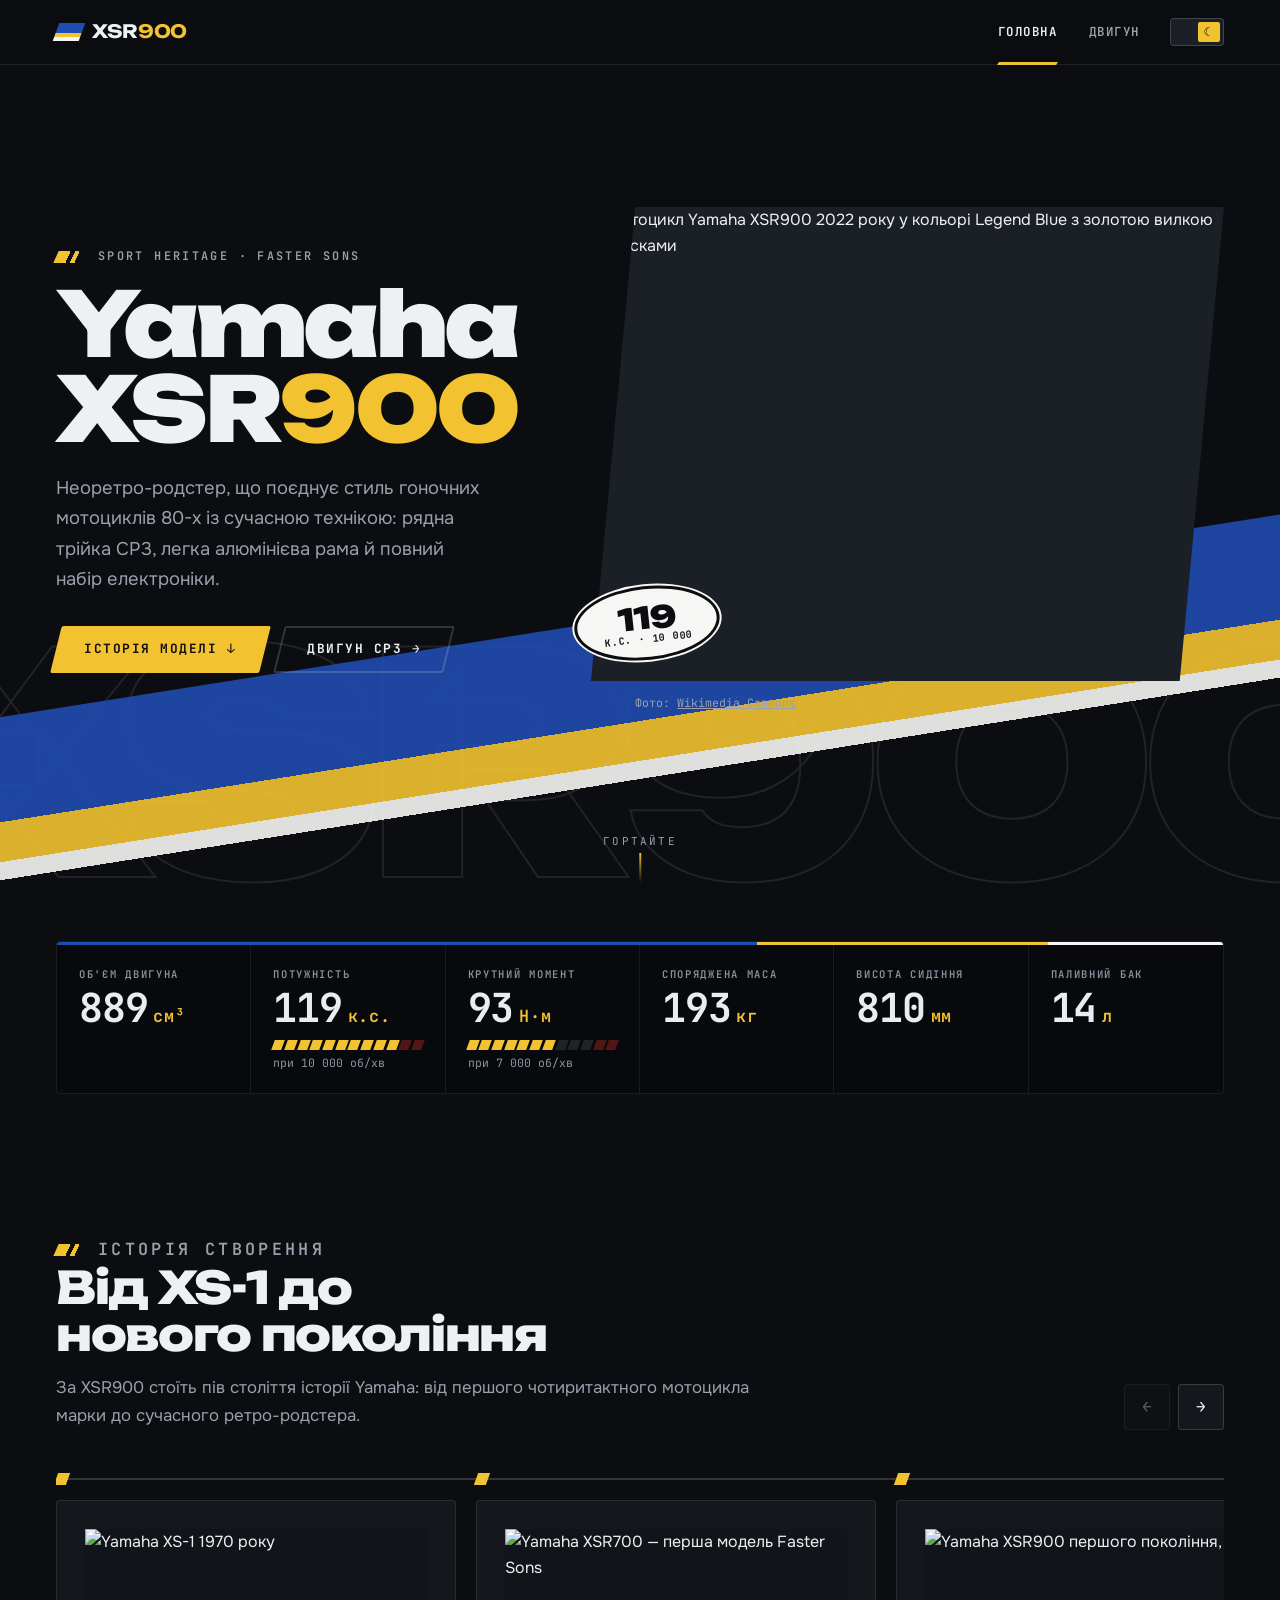
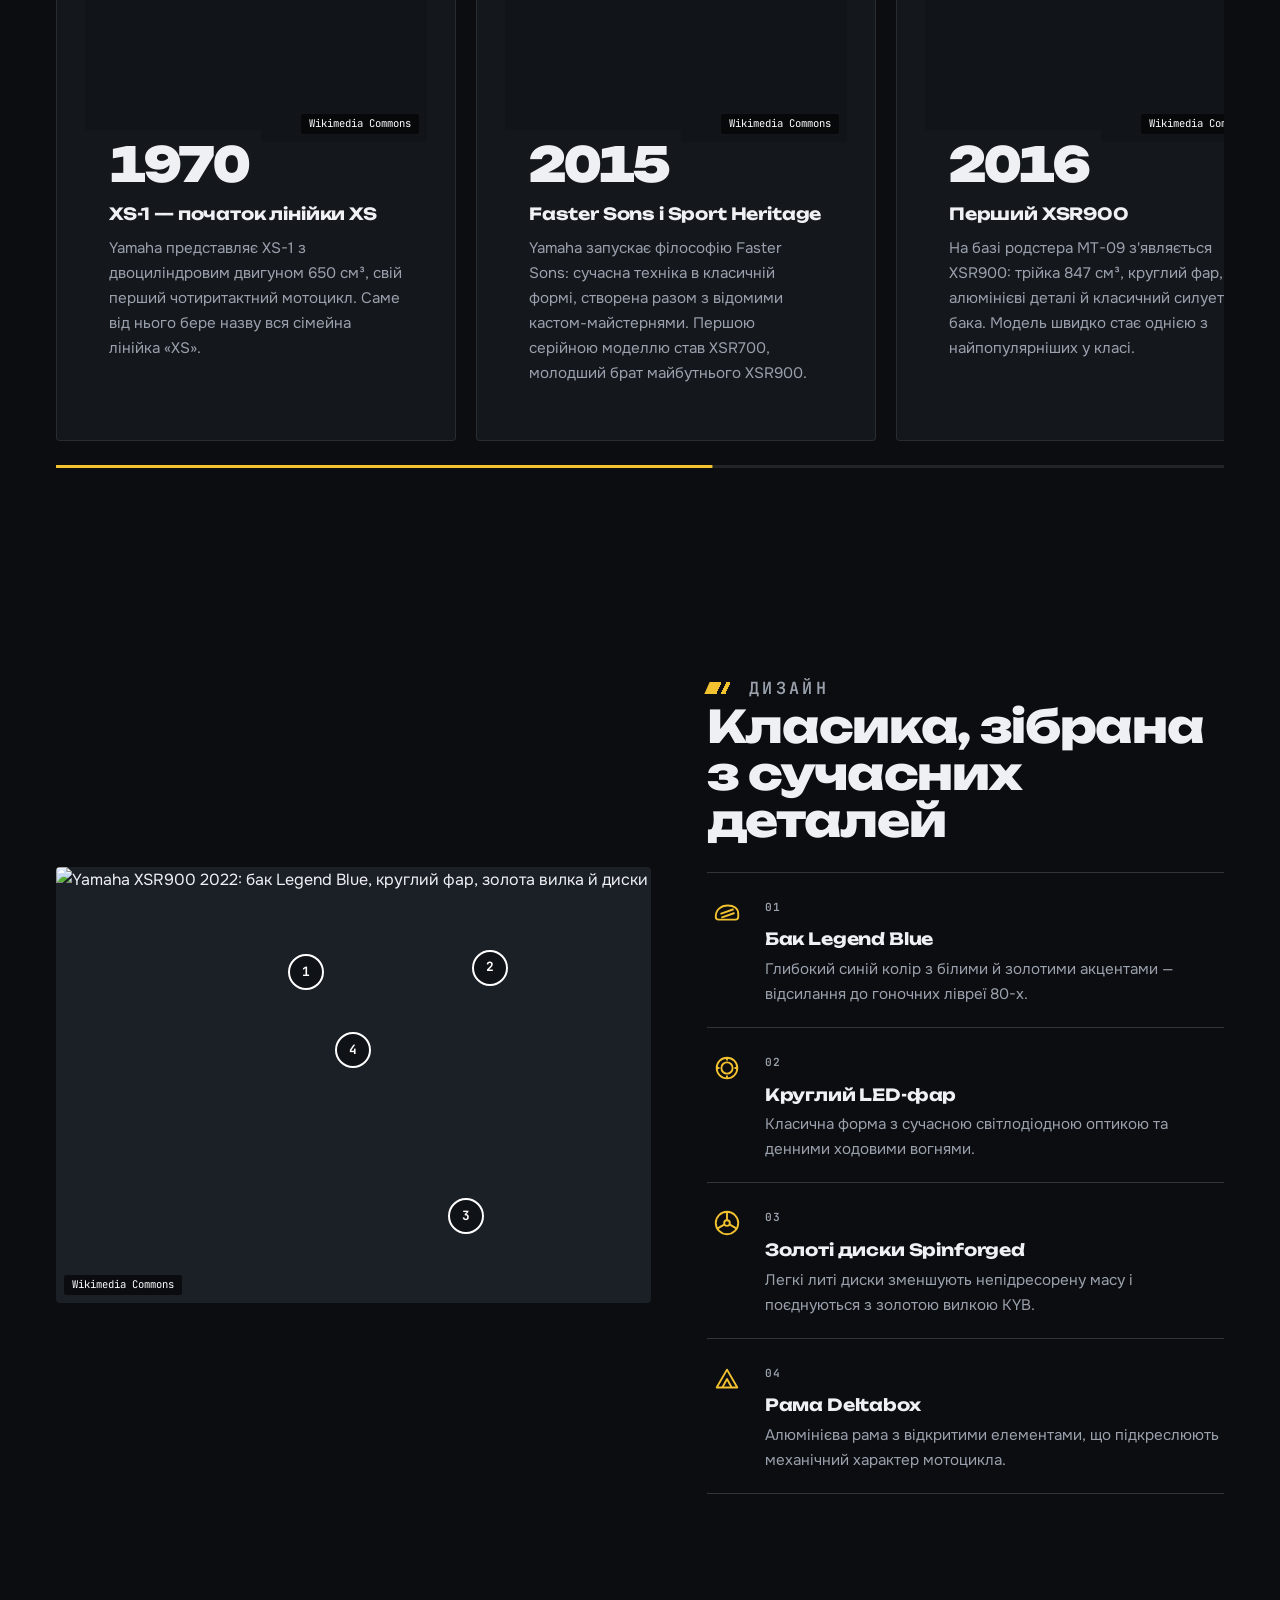
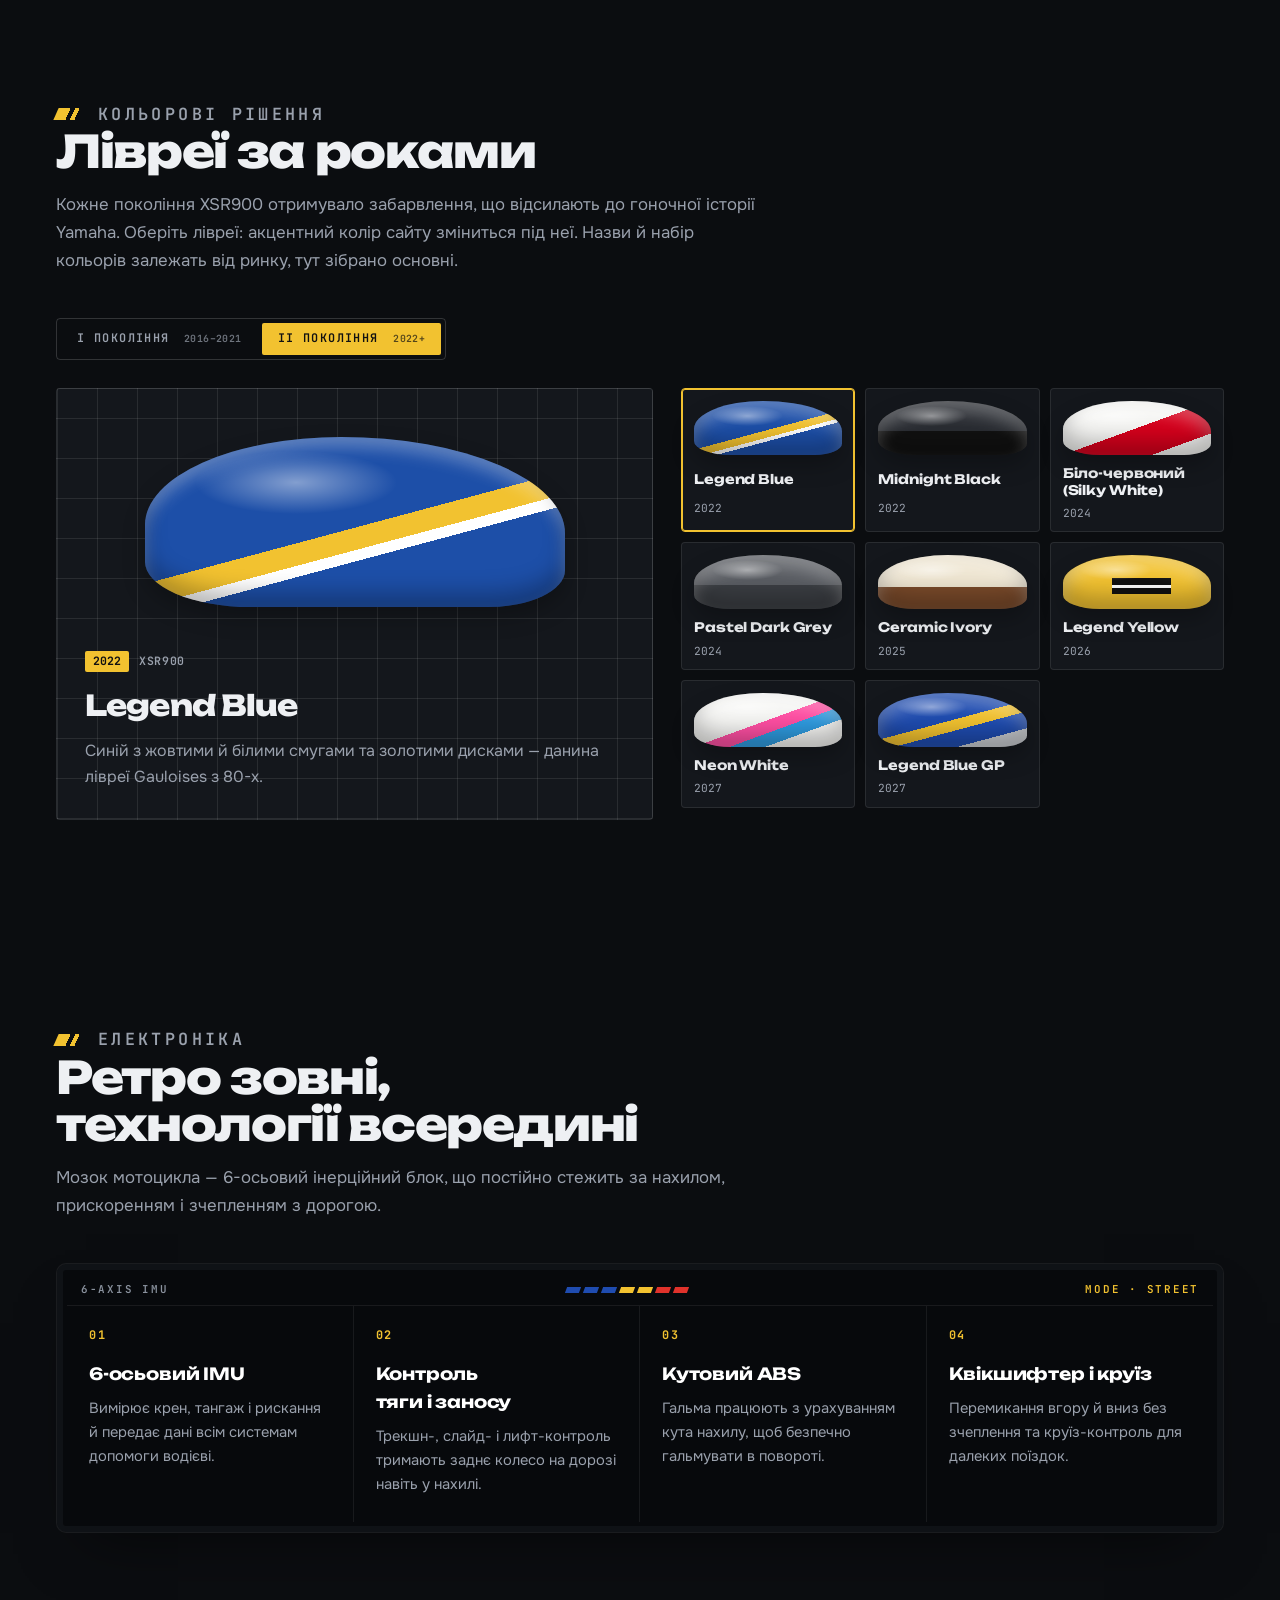
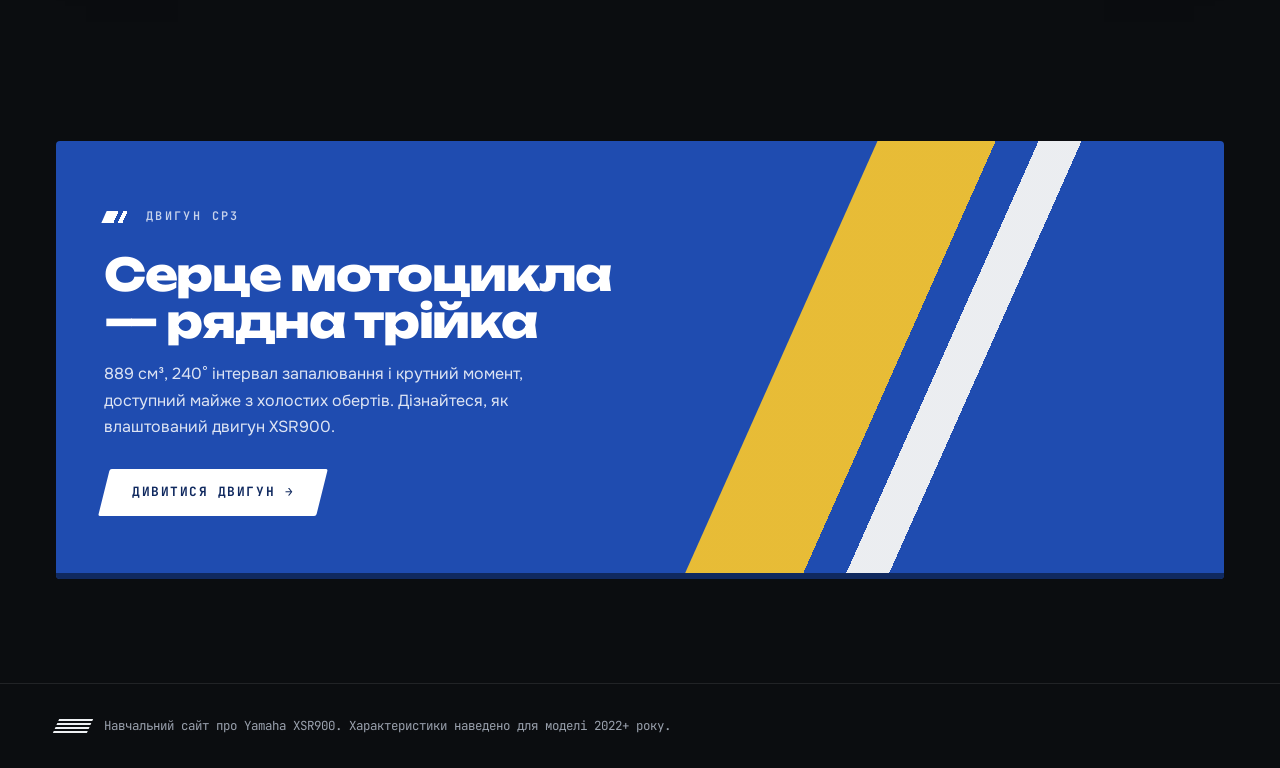
==== commit bb6898b8: "Redesign site in 80s racing livery style - Flat high-contrast palette (Legend Blue, speed-block yell" ====
--- a/index.html
+++ b/index.html
@@ -1,26 +1,19 @@
 <!doctype html>
-<html lang="uk">
+<html lang="uk" data-theme="dark">
 <head>
   <meta charset="utf-8">
   <meta name="viewport" content="width=device-width, initial-scale=1">
   <title>Yamaha XSR900</title>
-  <meta name="description" content="Yamaha XSR900 — неоретро-родстер з трициліндровим двигуном CP3. Характеристики, історія моделі, дизайн і електроніка.">
+  <meta name="description" content="Yamaha XSR900 — неоретро-родстер з трициліндровим двигуном CP3. Характеристики, історія моделі, дизайн, лівреї й електроніка.">
+  <meta name="theme-color" content="#0b0d10">
+  <link rel="preconnect" href="https://fonts.googleapis.com">
+  <link rel="preconnect" href="https://fonts.gstatic.com" crossorigin>
+  <link rel="stylesheet" href="https://fonts.googleapis.com/css2?family=JetBrains+Mono:wght@400;600;700&family=Onest:wght@400;500;600;700&family=Unbounded:wght@700;800;900&display=swap">
   <link rel="stylesheet" href="styles.css">
   <script src="theme.js"></script>
   <script src="main.js" defer></script>
 </head>
 <body>
-  <!-- Геометричний фон у кольорах мотоцикла -->
-  <div class="bg-shapes" aria-hidden="true">
-    <span class="s dots"></span>
-    <span class="s tri-blue" data-speed="-0.12"></span>
-    <span class="s ring-blue" data-speed="0.25"></span>
-    <span class="s diamond" data-speed="0.35" data-rotate="45"></span>
-    <span class="s ring-gold" data-speed="-0.2"></span>
-    <span class="s stripes" data-speed="-0.3" data-rotate="0"></span>
-    <span class="s hex" data-speed="-0.45"></span>
-  </div>
-
   <header class="site-header">
     <div class="container header-inner">
       <a class="logo" href="index.html"><i class="mark" aria-hidden="true"></i><b>XSR<span>900</span></b></a>
@@ -28,7 +21,7 @@
         <a href="index.html" aria-current="page">Головна</a>
         <a href="engine.html">Двигун</a>
       </nav>
-      <button class="theme-toggle" type="button" role="switch" aria-checked="false" aria-label="Увімкнути темну тему">
+      <button class="theme-toggle" type="button" role="switch" aria-checked="true" aria-label="Увімкнути світлу тему">
         <span class="knob" aria-hidden="true"></span>
       </button>
     </div>
@@ -36,39 +29,57 @@
 
   <main>
     <!-- ================= HERO ================= -->
-    <section class="container hero">
-      <div>
-        <p class="eyebrow reveal">Sport Heritage</p>
-        <h1 class="reveal" style="--delay:.1s">Yamaha<br>XSR<span class="gold">900</span></h1>
-        <p class="lead reveal" style="--delay:.2s">
-          Неоретро-родстер, що поєднує стиль гоночних мотоциклів 80-х із сучасною
-          технікою: рядна трійка CP3, легка алюмінієва рама й повний набір електроніки.
-        </p>
-        <div class="actions reveal" style="--delay:.3s">
-          <a class="btn" href="#history">Історія моделі ↓</a>
-          <a class="btn ghost" href="engine.html">Двигун CP3 →</a>
-        </div>
-      </div>
-
-      <figure class="hero-media reveal zoom" style="--delay:.15s">
-        <img src="https://upload.wikimedia.org/wikipedia/commons/f/f8/2022_Yamaha_XSR900.png"
-             alt="Мотоцикл Yamaha XSR900 2022 року у кольорі Legend Blue з золотою вилкою та дисками"
-             width="1402" height="1027" fetchpriority="high">
-        <div class="badge"><b>119 к.с.</b>при 10 000 об/хв</div>
-        <figcaption>
-          Фото: <a href="https://commons.wikimedia.org/wiki/File:2022_Yamaha_XSR900.png" target="_blank" rel="noopener">Wikimedia Commons</a>
-        </figcaption>
-      </figure>
+    <section class="hero" aria-labelledby="hero-title">
+      <p class="hero-word" aria-hidden="true">XSR900</p>
+      <div class="hero-stripe livery-stripe" aria-hidden="true"></div>
+
+      <div class="container hero-grid">
+        <div class="hero-copy">
+          <p class="eyebrow reveal">Sport Heritage · Faster Sons</p>
+          <h1 id="hero-title" class="reveal" style="--delay:.1s"><span class="row">Yamaha</span><span class="row">XSR<span class="accent">900</span></span></h1>
+          <p class="lead reveal" style="--delay:.2s">
+            Неоретро-родстер, що поєднує стиль гоночних мотоциклів 80-х із сучасною
+            технікою: рядна трійка CP3, легка алюмінієва рама й повний набір електроніки.
+          </p>
+          <div class="actions reveal" style="--delay:.3s">
+            <a class="btn" href="#history"><span>Історія моделі ↓</span></a>
+            <a class="btn ghost" href="engine.html"><span>Двигун CP3 →</span></a>
+          </div>
+        </div>
+
+        <figure class="hero-media reveal zoom" style="--delay:.15s">
+          <div class="frame">
+            <img src="https://upload.wikimedia.org/wikipedia/commons/thumb/f/f8/2022_Yamaha_XSR900.png/960px-2022_Yamaha_XSR900.png"
+                 srcset="https://upload.wikimedia.org/wikipedia/commons/thumb/f/f8/2022_Yamaha_XSR900.png/960px-2022_Yamaha_XSR900.png 960w,
+                         https://upload.wikimedia.org/wikipedia/commons/f/f8/2022_Yamaha_XSR900.png 1402w"
+                 sizes="(max-width: 860px) 100vw, 680px"
+                 alt="Мотоцикл Yamaha XSR900 2022 року у кольорі Legend Blue з золотою вилкою та дисками"
+                 width="1402" height="1027" fetchpriority="high">
+          </div>
+          <div class="number-plate" aria-label="119 кінських сил при 10 000 обертів за хвилину"><b>119</b><small>к.с. · 10 000</small></div>
+          <figcaption>
+            Фото: <a href="https://commons.wikimedia.org/wiki/File:2022_Yamaha_XSR900.png" target="_blank" rel="noopener">Wikimedia Commons</a>
+          </figcaption>
+        </figure>
+      </div>
 
       <a class="scroll-hint" href="#specs">Гортайте</a>
     </section>
 
     <!-- ================= ЦИФРИ ================= -->
     <section class="container section tight" id="specs" aria-label="Ключові характеристики">
-      <div class="panel stats reveal">
+      <div class="dash reveal">
         <div class="stat"><div class="value"><span data-count="889">889</span><small>см³</small></div><div class="label">Об'єм двигуна</div></div>
-        <div class="stat"><div class="value"><span data-count="119">119</span><small>к.с.</small></div><div class="label">при 10 000 об/хв</div></div>
-        <div class="stat"><div class="value"><span data-count="93">93</span><small>Н·м</small></div><div class="label">при 7 000 об/хв</div></div>
+        <div class="stat">
+          <div class="value"><span data-count="119">119</span><small>к.с.</small></div><div class="label">Потужність</div>
+          <div class="tach" aria-hidden="true"><i class="on"></i><i class="on"></i><i class="on"></i><i class="on"></i><i class="on"></i><i class="on"></i><i class="on"></i><i class="on"></i><i class="on"></i><i class="on"></i><i></i><i></i></div>
+          <div class="note">при 10 000 об/хв</div>
+        </div>
+        <div class="stat">
+          <div class="value"><span data-count="93">93</span><small>Н·м</small></div><div class="label">Крутний момент</div>
+          <div class="tach" aria-hidden="true"><i class="on"></i><i class="on"></i><i class="on"></i><i class="on"></i><i class="on"></i><i class="on"></i><i class="on"></i><i></i><i></i><i></i><i></i><i></i></div>
+          <div class="note">при 7 000 об/хв</div>
+        </div>
         <div class="stat"><div class="value"><span data-count="193">193</span><small>кг</small></div><div class="label">Споряджена маса</div></div>
         <div class="stat"><div class="value"><span data-count="810">810</span><small>мм</small></div><div class="label">Висота сидіння</div></div>
         <div class="stat"><div class="value"><span data-count="14">14</span><small>л</small></div><div class="label">Паливний бак</div></div>
@@ -77,72 +88,78 @@
 
     <!-- ================= ІСТОРІЯ ================= -->
     <section class="container section" id="history" aria-labelledby="history-title">
-      <div class="section-head reveal">
-        <p class="eyebrow">Історія створення</p>
-        <h2 id="history-title">Від XS-1 до нового покоління</h2>
-        <p>За XSR900 стоїть пів століття історії Yamaha: від першого чотиритактного мотоцикла марки до сучасного ретро-родстера.</p>
-      </div>
-
-      <ol class="timeline">
-        <li class="reveal from-left">
-          <div class="panel card">
-            <figure class="tl-photo">
+      <div class="laps-head">
+        <div class="section-head reveal">
+          <p class="eyebrow">Історія створення</p>
+          <h2 id="history-title">Від XS-1 до нового покоління</h2>
+          <p>За XSR900 стоїть пів століття історії Yamaha: від першого чотиритактного мотоцикла марки до сучасного ретро-родстера.</p>
+        </div>
+        <div class="laps-nav" hidden>
+          <button type="button" data-dir="-1" aria-label="Попередній етап">←</button>
+          <button type="button" data-dir="1" aria-label="Наступний етап">→</button>
+        </div>
+      </div>
+
+      <ol class="laps reveal" tabindex="0" aria-label="Етапи історії, прокручуються горизонтально">
+        <li class="lap">
+          <div class="panel card">
+            <figure class="lap-photo">
               <img src="https://upload.wikimedia.org/wikipedia/commons/thumb/d/db/1970_Yamaha_XS-1.JPG/960px-1970_Yamaha_XS-1.JPG" alt="Yamaha XS-1 1970 року" loading="lazy" width="960" height="540">
               <figcaption><a href="https://commons.wikimedia.org/wiki/File:1970_Yamaha_XS-1.JPG" target="_blank" rel="noopener">Wikimedia Commons</a></figcaption>
             </figure>
-            <div class="tl-body">
+            <div class="lap-body">
               <span class="year">1970</span>
               <h3>XS-1 — початок лінійки XS</h3>
               <p>Yamaha представляє XS-1 з двоциліндровим двигуном 650 см³, свій перший чотиритактний мотоцикл. Саме від нього бере назву вся сімейна лінійка «XS».</p>
             </div>
           </div>
         </li>
-        <li class="reveal from-right">
-          <div class="panel card">
-            <figure class="tl-photo">
+        <li class="lap">
+          <div class="panel card">
+            <figure class="lap-photo">
               <img src="https://upload.wikimedia.org/wikipedia/commons/thumb/2/25/XSR700.jpg/960px-XSR700.jpg" alt="Yamaha XSR700 — перша модель Faster Sons" loading="lazy" width="960" height="540">
               <figcaption><a href="https://commons.wikimedia.org/wiki/File:XSR700.jpg" target="_blank" rel="noopener">Wikimedia Commons</a></figcaption>
             </figure>
-            <div class="tl-body">
+            <div class="lap-body">
               <span class="year">2015</span>
               <h3>Faster Sons і Sport Heritage</h3>
               <p>Yamaha запускає філософію Faster Sons: сучасна техніка в класичній формі, створена разом з відомими кастом-майстернями. Першою серійною моделлю став XSR700, молодший брат майбутнього XSR900.</p>
             </div>
           </div>
         </li>
-        <li class="reveal from-left">
-          <div class="panel card">
-            <figure class="tl-photo">
+        <li class="lap">
+          <div class="panel card">
+            <figure class="lap-photo">
               <img src="https://upload.wikimedia.org/wikipedia/commons/thumb/6/65/2016_Yamaha_XSR900.jpg/960px-2016_Yamaha_XSR900.jpg" alt="Yamaha XSR900 першого покоління, 2016" loading="lazy" width="960" height="540">
               <figcaption><a href="https://commons.wikimedia.org/wiki/File:2016_Yamaha_XSR900.jpg" target="_blank" rel="noopener">Wikimedia Commons</a></figcaption>
             </figure>
-            <div class="tl-body">
+            <div class="lap-body">
               <span class="year">2016</span>
               <h3>Перший XSR900</h3>
               <p>На базі родстера MT-09 з'являється XSR900: трійка 847 см³, круглий фар, алюмінієві деталі й класичний силует бака. Модель швидко стає однією з найпопулярніших у класі.</p>
             </div>
           </div>
         </li>
-        <li class="reveal from-right">
-          <div class="panel card">
-            <figure class="tl-photo">
+        <li class="lap">
+          <div class="panel card">
+            <figure class="lap-photo">
               <img src="https://upload.wikimedia.org/wikipedia/commons/thumb/f/f8/2022_Yamaha_XSR900.png/960px-2022_Yamaha_XSR900.png" alt="Yamaha XSR900 другого покоління, 2022" loading="lazy" width="960" height="540">
               <figcaption><a href="https://commons.wikimedia.org/wiki/File:2022_Yamaha_XSR900.png" target="_blank" rel="noopener">Wikimedia Commons</a></figcaption>
             </figure>
-            <div class="tl-body">
+            <div class="lap-body">
               <span class="year">2022</span>
               <h3>Друге покоління</h3>
               <p>Повністю нова модель: двигун 889 см³, нова рама Deltabox, довший маятник і 6-осьовий IMU. Дизайн натхненний гоночними мотоциклами Yamaha 80-х, а фірмовим став колір Legend Blue із золотими дисками.</p>
             </div>
           </div>
         </li>
-        <li class="reveal from-left">
-          <div class="panel card">
-            <figure class="tl-photo">
+        <li class="lap">
+          <div class="panel card">
+            <figure class="lap-photo">
               <img src="https://upload.wikimedia.org/wikipedia/commons/thumb/3/3d/Yamaha_XSR900_GP.jpg/960px-Yamaha_XSR900_GP.jpg" alt="Yamaha XSR900 GP з напівобтічником" loading="lazy" width="960" height="540">
               <figcaption><a href="https://commons.wikimedia.org/wiki/File:Yamaha_XSR900_GP.jpg" target="_blank" rel="noopener">Wikimedia Commons</a></figcaption>
             </figure>
-            <div class="tl-body">
+            <div class="lap-body">
               <span class="year">2024</span>
               <h3>XSR900 GP</h3>
               <p>На тій самій платформі з'являється версія GP з напівобтічником і заниженим кермом — пряме посилання на гоночні YZR500 епохи 500-кубових Гран-прі.</p>
@@ -150,36 +167,45 @@
           </div>
         </li>
       </ol>
+      <div class="laps-progress" aria-hidden="true" hidden><i></i></div>
     </section>
 
     <!-- ================= ДИЗАЙН ================= -->
     <section class="container section" aria-labelledby="design-title">
       <div class="split">
-        <div class="photo reveal from-left">
-          <img src="https://upload.wikimedia.org/wikipedia/commons/f/f8/2022_Yamaha_XSR900.png"
-               alt="Фрагмент мотоцикла: бак Legend Blue, круглий фар і золота вилка" loading="lazy" width="1402" height="1027">
-        </div>
+        <figure class="hotspots reveal from-left">
+          <img src="https://upload.wikimedia.org/wikipedia/commons/thumb/f/f8/2022_Yamaha_XSR900.png/960px-2022_Yamaha_XSR900.png"
+               srcset="https://upload.wikimedia.org/wikipedia/commons/thumb/f/f8/2022_Yamaha_XSR900.png/960px-2022_Yamaha_XSR900.png 960w,
+                       https://upload.wikimedia.org/wikipedia/commons/f/f8/2022_Yamaha_XSR900.png 1402w"
+               sizes="(max-width: 860px) 100vw, 620px"
+               alt="Yamaha XSR900 2022: бак Legend Blue, круглий фар, золота вилка й диски" loading="lazy" width="1402" height="1027">
+          <button class="hotspot" type="button" style="--x:42%;--y:24%" data-target="f-tank" aria-label="Бак Legend Blue">1</button>
+          <button class="hotspot" type="button" style="--x:73%;--y:23%" data-target="f-light" aria-label="Круглий LED-фар">2</button>
+          <button class="hotspot" type="button" style="--x:69%;--y:80%" data-target="f-wheels" aria-label="Золоті диски Spinforged">3</button>
+          <button class="hotspot" type="button" style="--x:50%;--y:42%" data-target="f-frame" aria-label="Рама Deltabox">4</button>
+          <figcaption><a href="https://commons.wikimedia.org/wiki/File:2022_Yamaha_XSR900.png" target="_blank" rel="noopener">Wikimedia Commons</a></figcaption>
+        </figure>
         <div>
           <div class="section-head reveal" style="margin-bottom:28px">
             <p class="eyebrow">Дизайн</p>
             <h2 id="design-title">Класика, зібрана з сучасних деталей</h2>
           </div>
           <ul class="feature-list">
-            <li class="panel reveal from-right" style="--delay:.05s">
-              <span class="ic">◆</span>
-              <div><h3>Бак Legend Blue</h3><p>Глибокий синій колір з білими й золотими акцентами — відсилання до гоночних лівреї 80-х.</p></div>
+            <li id="f-tank" class="reveal from-right" style="--delay:.05s">
+              <span class="ic" aria-hidden="true"><svg viewBox="0 0 32 32" fill="none" stroke="currentColor" stroke-width="2" stroke-linejoin="round"><path d="M4 20c0-7 5-12 13-12 6 0 11 3 11 9v3c0 2-1 3-3 3H7c-2 0-3-1-3-3Z"/><path d="M9 17l14-5"/><path d="M10 21l14-5"/></svg></span>
+              <div><span class="idx">01</span><h3>Бак Legend Blue</h3><p>Глибокий синій колір з білими й золотими акцентами — відсилання до гоночних лівреї 80-х.</p></div>
             </li>
-            <li class="panel reveal from-right" style="--delay:.15s">
-              <span class="ic">◯</span>
-              <div><h3>Круглий LED-фар</h3><p>Класична форма з сучасною світлодіодною оптикою та денними ходовими вогнями.</p></div>
+            <li id="f-light" class="reveal from-right" style="--delay:.15s">
+              <span class="ic" aria-hidden="true"><svg viewBox="0 0 32 32" fill="none" stroke="currentColor" stroke-width="2"><circle cx="16" cy="16" r="11"/><circle cx="16" cy="16" r="6"/><path d="M16 5v3M16 24v3M5 16h3M24 16h3"/></svg></span>
+              <div><span class="idx">02</span><h3>Круглий LED-фар</h3><p>Класична форма з сучасною світлодіодною оптикою та денними ходовими вогнями.</p></div>
             </li>
-            <li class="panel reveal from-right" style="--delay:.25s">
-              <span class="ic">✦</span>
-              <div><h3>Золоті диски Spinforged</h3><p>Легкі литі диски зменшують непідресорену масу і поєднуються з золотою вилкою KYB.</p></div>
+            <li id="f-wheels" class="reveal from-right" style="--delay:.25s">
+              <span class="ic" aria-hidden="true"><svg viewBox="0 0 32 32" fill="none" stroke="currentColor" stroke-width="2"><circle cx="16" cy="16" r="12"/><circle cx="16" cy="16" r="3"/><path d="M16 13V4M18.6 17.5l7.8 4.5M13.4 17.5l-7.8 4.5"/></svg></span>
+              <div><span class="idx">03</span><h3>Золоті диски Spinforged</h3><p>Легкі литі диски зменшують непідресорену масу і поєднуються з золотою вилкою KYB.</p></div>
             </li>
-            <li class="panel reveal from-right" style="--delay:.35s">
-              <span class="ic">▲</span>
-              <div><h3>Рама Deltabox</h3><p>Алюмінієва рама з відкритими елементами, що підкреслюють механічний характер мотоцикла.</p></div>
+            <li id="f-frame" class="reveal from-right" style="--delay:.35s">
+              <span class="ic" aria-hidden="true"><svg viewBox="0 0 32 32" fill="none" stroke="currentColor" stroke-width="2" stroke-linejoin="round"><path d="M5 25 16 6l11 19Z"/><path d="M11 25l5-9 5 9"/></svg></span>
+              <div><span class="idx">04</span><h3>Рама Deltabox</h3><p>Алюмінієва рама з відкритими елементами, що підкреслюють механічний характер мотоцикла.</p></div>
             </li>
           </ul>
         </div>
@@ -191,109 +217,91 @@
       <div class="section-head reveal">
         <p class="eyebrow">Кольорові рішення</p>
         <h2 id="colors-title">Лівреї за роками</h2>
-        <p>Кожне покоління XSR900 отримувало забарвлення, що відсилають до гоночної історії Yamaha. Назви й набір кольорів залежать від ринку, тут зібрано основні.</p>
-      </div>
-
-      <div class="gen reveal">
-        <h3><span>I покоління</span> 2016–2021</h3>
-      </div>
-      <div class="swatches">
-          <article class="panel swatch reveal" style="--delay:0.0s">
-            <div class="tank" style="background:repeating-linear-gradient(180deg,#111 0 7px,#fff 7px 10px) 18% 58%/44% 34% no-repeat,#f2c230" role="img" aria-label="Схема фарбування 60th Anniversary"></div>
-            <div class="sw-meta"><span class="chip">2016</span><span class="model">XSR900</span></div>
-            <h4>60th Anniversary</h4>
-            <p>Жовтий бак з чорно-білим «speed block» і золота вилка — до 60-річчя Yamaha, у стилі мотоциклів Кенні Робертса.</p>
-          </article>
-          <article class="panel swatch reveal" style="--delay:0.06s">
-            <div class="tank" style="background:linear-gradient(180deg,#c9ccd1 0 55%,#3a3d42 55%)" role="img" aria-label="Схема фарбування Matte Grey / Aluminium"></div>
-            <div class="sw-meta"><span class="chip">2016</span><span class="model">XSR900</span></div>
-            <h4>Matte Grey / Aluminium</h4>
-            <p>Стриманий матовий сірий з алюмінієвими панелями бака, чорна рама й вилка.</p>
-          </article>
-          <article class="panel swatch reveal" style="--delay:0.12s">
-            <div class="tank" style="background:linear-gradient(180deg,#5b5f66 0 44%,#c8102e 44% 56%,#5b5f66 56%)" role="img" aria-label="Схема фарбування Abarth (695 шт.)"></div>
-            <div class="sw-meta"><span class="chip">2017</span><span class="model">XSR900 Abarth</span></div>
-            <h4>Abarth (695 шт.)</h4>
-            <p>Лімітована серія з Abarth: матовий сірий з червоною смугою, обтічник фари й одномісне сідло.</p>
-          </article>
-          <article class="panel swatch reveal" style="--delay:0.18s">
-            <div class="tank" style="background:linear-gradient(90deg,#4c5560 0 50%,#5d7894 50%)" role="img" aria-label="Схема фарбування Rock Slate · Titanium Blue"></div>
-            <div class="sw-meta"><span class="chip">2017</span><span class="model">XSR900</span></div>
-            <h4>Rock Slate · Titanium Blue</h4>
-            <p>Додаткові спокійні кольори для різних ринків: сіро-графітовий у Європі, сіро-синій у США.</p>
-          </article>
-          <article class="panel swatch reveal" style="--delay:0.0s">
-            <div class="tank" style="background:linear-gradient(180deg,#cfd2d6 0 38%,#111 38% 42%,#c8102e 42% 60%,#111 60% 64%,#cfd2d6 64%)" role="img" aria-label="Схема фарбування Garage Metal"></div>
-            <div class="sw-meta"><span class="chip">2019</span><span class="model">XSR900</span></div>
-            <h4>Garage Metal</h4>
-            <p>Сріблястий бак з широкою червоною смугою в чорній окантовці — відсилання до GP-мотоциклів Yamaha 70-х.</p>
-          </article>
-          <article class="panel swatch reveal" style="--delay:0.06s">
-            <div class="tank" style="background:linear-gradient(90deg,#15171a 0 50%,#c8102e 50%)" role="img" aria-label="Схема фарбування 80 Black · Racing Red"></div>
-            <div class="sw-meta"><span class="chip">2020</span><span class="model">XSR900</span></div>
-            <h4>80 Black · Racing Red</h4>
-            <p>Чорний у дусі 80-х і насичений червоний, спільний з XSR700.</p>
-          </article>
-          <article class="panel swatch reveal" style="--delay:0.12s">
-            <div class="tank" style="background:linear-gradient(160deg,#f4f4f2 0 48%,#c8102e 48% 58%,#1d4fa8 58% 68%,#f4f4f2 68%)" role="img" aria-label="Схема фарбування Radical White"></div>
-            <div class="sw-meta"><span class="chip">2020</span><span class="model">XSR900 (Японія)</span></div>
-            <h4>Radical White</h4>
-            <p>Білий з червоно-синіми смугами, натхненний спортивними моделями 80-х.</p>
-          </article>
-      </div>
-
-      <div class="gen reveal">
-        <h3><span>II покоління</span> 2022 — сьогодні</h3>
-      </div>
-      <div class="swatches">
-          <article class="panel swatch reveal" style="--delay:0.0s">
-            <div class="tank" style="background:linear-gradient(165deg,#1d4fa8 0 52%,#f2c230 52% 60%,#fff 60% 64%,#1d4fa8 64%)" role="img" aria-label="Схема фарбування Legend Blue"></div>
-            <div class="sw-meta"><span class="chip">2022</span><span class="model">XSR900</span></div>
-            <h4>Legend Blue</h4>
-            <p>Синій з жовтими й білими смугами та золотими дисками — данина лівреї Gauloises з 80-х.</p>
-          </article>
-          <article class="panel swatch reveal" style="--delay:0.06s">
-            <div class="tank" style="background:linear-gradient(180deg,#22252a 0 55%,#111 55%)" role="img" aria-label="Схема фарбування Midnight Black"></div>
-            <div class="sw-meta"><span class="chip">2022</span><span class="model">XSR900</span></div>
-            <h4>Midnight Black</h4>
-            <p>Глибокий чорний з графітовими деталями — найспокійніший варіант другого покоління.</p>
-          </article>
-          <article class="panel swatch reveal" style="--delay:0.12s">
-            <div class="tank" style="background:linear-gradient(160deg,#f6f6f4 0 50%,#d6001c 50% 80%,#f6f6f4 80%)" role="img" aria-label="Схема фарбування Біло-червоний (Silky White)"></div>
-            <div class="sw-meta"><span class="chip">2024</span><span class="model">XSR900 · XSR900 GP</span></div>
-            <h4>Біло-червоний (Silky White)</h4>
-            <p>Білий з червоним шевроном у стилі гоночних лівреї Marlboro. У США — Heritage White.</p>
-          </article>
-          <article class="panel swatch reveal" style="--delay:0.18s">
-            <div class="tank" style="background:linear-gradient(180deg,#5a5d63 0 55%,#3b3e43 55%)" role="img" aria-label="Схема фарбування Pastel Dark Grey"></div>
-            <div class="sw-meta"><span class="chip">2024</span><span class="model">XSR900 GP</span></div>
-            <h4>Pastel Dark Grey</h4>
-            <p>Монотонний темно-сірий для тих, хто хоче ретро-силует без яскравої лівреї.</p>
-          </article>
-          <article class="panel swatch reveal" style="--delay:0.0s">
-            <div class="tank" style="background:linear-gradient(180deg,#efe6d2 0 60%,#7a4a2a 60%)" role="img" aria-label="Схема фарбування Ceramic Ivory"></div>
-            <div class="sw-meta"><span class="chip">2025</span><span class="model">XSR900 (Японія)</span></div>
-            <h4>Ceramic Ivory</h4>
-            <p>Пастельний слонова кістка з коричневим шкіряним сідлом, обмежена серія для Японії.</p>
-          </article>
-          <article class="panel swatch reveal" style="--delay:0.06s">
-            <div class="tank" style="background:repeating-linear-gradient(180deg,#111 0 7px,#fff 7px 10px) 55% 60%/40% 30% no-repeat,#f2c230" role="img" aria-label="Схема фарбування Legend Yellow"></div>
-            <div class="sw-meta"><span class="chip">2026</span><span class="model">XSR900 GP</span></div>
-            <h4>Legend Yellow</h4>
-            <p>Жовтий з чорно-білим «speed block» у кольорах US Intercolor, як YZR500 Кенні Робертса.</p>
-          </article>
-          <article class="panel swatch reveal" style="--delay:0.12s">
-            <div class="tank" style="background:linear-gradient(160deg,#f6f6f4 0 50%,#ff4fa3 50% 62%,#2f9be0 62% 74%,#f6f6f4 74%)" role="img" aria-label="Схема фарбування Neon White"></div>
-            <div class="sw-meta"><span class="chip">2027</span><span class="model">XSR900 (Європа)</span></div>
-            <h4>Neon White</h4>
-            <p>Білий з рожевими й блакитними акцентами — данина YZF750R 1993 року. Анонсовано.</p>
-          </article>
-          <article class="panel swatch reveal" style="--delay:0.18s">
-            <div class="tank" style="background:linear-gradient(165deg,#1f4cb0 0 50%,#f2c230 50% 62%,#1f4cb0 62% 80%,#c9ccd1 80%)" role="img" aria-label="Схема фарбування Legend Blue GP"></div>
-            <div class="sw-meta"><span class="chip">2027</span><span class="model">XSR900 GP (Європа)</span></div>
-            <h4>Legend Blue GP</h4>
-            <p>Синьо-жовта лівреї Sonauto Кристіана Саррона зі сріблястою рамою. Анонсовано.</p>
-          </article>
+        <p>Кожне покоління XSR900 отримувало забарвлення, що відсилають до гоночної історії Yamaha. Оберіть лівреї: акцентний колір сайту зміниться під неї. Назви й набір кольорів залежать від ринку, тут зібрано основні.</p>
+      </div>
+
+      <div class="tabs reveal" role="tablist" aria-label="Покоління" hidden>
+        <button class="tab" type="button" role="tab" id="tab-g1" aria-controls="gen-1" aria-selected="false" tabindex="-1">I покоління <small>2016–2021</small></button>
+        <button class="tab" type="button" role="tab" id="tab-g2" aria-controls="gen-2" aria-selected="true">II покоління <small>2022+</small></button>
+      </div>
+
+      <div class="livery reveal">
+        <div class="stage panel">
+          <div class="tank-wrap"><div class="tank t-legend-blue" data-stage-tank role="img" aria-label="Схема фарбування Legend Blue"></div></div>
+          <div class="stage-info" aria-live="polite">
+            <div class="sw-meta"><span class="chip" data-stage-year>2022</span><span class="model" data-stage-model>XSR900</span></div>
+            <h3 data-stage-name>Legend Blue</h3>
+            <p data-stage-desc>Синій з жовтими й білими смугами та золотими дисками — данина лівреї Gauloises з 80-х.</p>
+          </div>
+        </div>
+
+        <div>
+          <div class="swatch-grid" id="gen-1" role="tabpanel" aria-labelledby="tab-g1">
+            <button class="sw" type="button" aria-pressed="false" data-livery="t-an60" data-accent="#f2c230" data-ink="#111" data-year="2016" data-model="XSR900" data-desc="Жовтий бак з чорно-білим «speed block» і золота вилка — до 60-річчя Yamaha, у стилі мотоциклів Кенні Робертса.">
+              <span class="tank t-an60"></span><span class="sw-name">60th Anniversary</span><span class="sw-year">2016</span>
+              <span class="sw-desc">Жовтий бак з чорно-білим «speed block» і золота вилка — до 60-річчя Yamaha, у стилі мотоциклів Кенні Робертса.</span>
+            </button>
+            <button class="sw" type="button" aria-pressed="false" data-livery="t-matte-grey" data-accent="#c9ccd1" data-ink="#111" data-year="2016" data-model="XSR900" data-desc="Стриманий матовий сірий з алюмінієвими панелями бака, чорна рама й вилка.">
+              <span class="tank t-matte-grey"></span><span class="sw-name">Matte Grey / Aluminium</span><span class="sw-year">2016</span>
+              <span class="sw-desc">Стриманий матовий сірий з алюмінієвими панелями бака, чорна рама й вилка.</span>
+            </button>
+            <button class="sw" type="button" aria-pressed="false" data-livery="t-abarth" data-accent="#c8102e" data-ink="#fff" data-year="2017" data-model="XSR900 Abarth" data-desc="Лімітована серія з Abarth: матовий сірий з червоною смугою, обтічник фари й одномісне сідло.">
+              <span class="tank t-abarth"></span><span class="sw-name">Abarth (695 шт.)</span><span class="sw-year">2017</span>
+              <span class="sw-desc">Лімітована серія з Abarth: матовий сірий з червоною смугою, обтічник фари й одномісне сідло.</span>
+            </button>
+            <button class="sw" type="button" aria-pressed="false" data-livery="t-rock-slate" data-accent="#5d7894" data-ink="#fff" data-year="2017" data-model="XSR900" data-desc="Додаткові спокійні кольори для різних ринків: сіро-графітовий у Європі, сіро-синій у США.">
+              <span class="tank t-rock-slate"></span><span class="sw-name">Rock Slate · Titanium Blue</span><span class="sw-year">2017</span>
+              <span class="sw-desc">Додаткові спокійні кольори для різних ринків: сіро-графітовий у Європі, сіро-синій у США.</span>
+            </button>
+            <button class="sw" type="button" aria-pressed="false" data-livery="t-garage-metal" data-accent="#c8102e" data-ink="#fff" data-year="2019" data-model="XSR900" data-desc="Сріблястий бак з широкою червоною смугою в чорній окантовці — відсилання до GP-мотоциклів Yamaha 70-х.">
+              <span class="tank t-garage-metal"></span><span class="sw-name">Garage Metal</span><span class="sw-year">2019</span>
+              <span class="sw-desc">Сріблястий бак з широкою червоною смугою в чорній окантовці — відсилання до GP-мотоциклів Yamaha 70-х.</span>
+            </button>
+            <button class="sw" type="button" aria-pressed="false" data-livery="t-black-red" data-accent="#c8102e" data-ink="#fff" data-year="2020" data-model="XSR900" data-desc="Чорний у дусі 80-х і насичений червоний, спільний з XSR700.">
+              <span class="tank t-black-red"></span><span class="sw-name">80 Black · Racing Red</span><span class="sw-year">2020</span>
+              <span class="sw-desc">Чорний у дусі 80-х і насичений червоний, спільний з XSR700.</span>
+            </button>
+            <button class="sw" type="button" aria-pressed="false" data-livery="t-radical-white" data-accent="#2f6bd8" data-ink="#fff" data-year="2020" data-model="XSR900 (Японія)" data-desc="Білий з червоно-синіми смугами, натхненний спортивними моделями 80-х.">
+              <span class="tank t-radical-white"></span><span class="sw-name">Radical White</span><span class="sw-year">2020</span>
+              <span class="sw-desc">Білий з червоно-синіми смугами, натхненний спортивними моделями 80-х.</span>
+            </button>
+          </div>
+
+          <div class="swatch-grid" id="gen-2" role="tabpanel" aria-labelledby="tab-g2">
+            <button class="sw" type="button" aria-pressed="true" data-livery="t-legend-blue" data-accent="#f2c230" data-ink="#111" data-year="2022" data-model="XSR900" data-desc="Синій з жовтими й білими смугами та золотими дисками — данина лівреї Gauloises з 80-х.">
+              <span class="tank t-legend-blue"></span><span class="sw-name">Legend Blue</span><span class="sw-year">2022</span>
+              <span class="sw-desc">Синій з жовтими й білими смугами та золотими дисками — данина лівреї Gauloises з 80-х.</span>
+            </button>
+            <button class="sw" type="button" aria-pressed="false" data-livery="t-midnight" data-accent="#c9a14a" data-ink="#111" data-year="2022" data-model="XSR900" data-desc="Глибокий чорний з графітовими деталями — найспокійніший варіант другого покоління.">
+              <span class="tank t-midnight"></span><span class="sw-name">Midnight Black</span><span class="sw-year">2022</span>
+              <span class="sw-desc">Глибокий чорний з графітовими деталями — найспокійніший варіант другого покоління.</span>
+            </button>
+            <button class="sw" type="button" aria-pressed="false" data-livery="t-silky-white" data-accent="#e0102a" data-ink="#fff" data-year="2024" data-model="XSR900 · XSR900 GP" data-desc="Білий з червоним шевроном у стилі гоночних лівреї Marlboro. У США — Heritage White.">
+              <span class="tank t-silky-white"></span><span class="sw-name">Біло-червоний (Silky White)</span><span class="sw-year">2024</span>
+              <span class="sw-desc">Білий з червоним шевроном у стилі гоночних лівреї Marlboro. У США — Heritage White.</span>
+            </button>
+            <button class="sw" type="button" aria-pressed="false" data-livery="t-pastel-grey" data-accent="#8a8e95" data-ink="#111" data-year="2024" data-model="XSR900 GP" data-desc="Монотонний темно-сірий для тих, хто хоче ретро-силует без яскравої лівреї.">
+              <span class="tank t-pastel-grey"></span><span class="sw-name">Pastel Dark Grey</span><span class="sw-year">2024</span>
+              <span class="sw-desc">Монотонний темно-сірий для тих, хто хоче ретро-силует без яскравої лівреї.</span>
+            </button>
+            <button class="sw" type="button" aria-pressed="false" data-livery="t-ivory" data-accent="#a8703f" data-ink="#fff" data-year="2025" data-model="XSR900 (Японія)" data-desc="Пастельний слонова кістка з коричневим шкіряним сідлом, обмежена серія для Японії.">
+              <span class="tank t-ivory"></span><span class="sw-name">Ceramic Ivory</span><span class="sw-year">2025</span>
+              <span class="sw-desc">Пастельний слонова кістка з коричневим шкіряним сідлом, обмежена серія для Японії.</span>
+            </button>
+            <button class="sw" type="button" aria-pressed="false" data-livery="t-legend-yellow" data-accent="#f2c230" data-ink="#111" data-year="2026" data-model="XSR900 GP" data-desc="Жовтий з чорно-білим «speed block» у кольорах US Intercolor, як YZR500 Кенні Робертса.">
+              <span class="tank t-legend-yellow"></span><span class="sw-name">Legend Yellow</span><span class="sw-year">2026</span>
+              <span class="sw-desc">Жовтий з чорно-білим «speed block» у кольорах US Intercolor, як YZR500 Кенні Робертса.</span>
+            </button>
+            <button class="sw" type="button" aria-pressed="false" data-livery="t-neon-white" data-accent="#ff4fa3" data-ink="#111" data-year="2027" data-model="XSR900 (Європа)" data-desc="Білий з рожевими й блакитними акцентами — данина YZF750R 1993 року. Анонсовано.">
+              <span class="tank t-neon-white"></span><span class="sw-name">Neon White</span><span class="sw-year">2027</span>
+              <span class="sw-desc">Білий з рожевими й блакитними акцентами — данина YZF750R 1993 року. Анонсовано.</span>
+            </button>
+            <button class="sw" type="button" aria-pressed="false" data-livery="t-legend-blue-gp" data-accent="#f2c230" data-ink="#111" data-year="2027" data-model="XSR900 GP (Європа)" data-desc="Синьо-жовта лівреї Sonauto Кристіана Саррона зі сріблястою рамою. Анонсовано.">
+              <span class="tank t-legend-blue-gp"></span><span class="sw-name">Legend Blue GP</span><span class="sw-year">2027</span>
+              <span class="sw-desc">Синьо-жовта лівреї Sonauto Кристіана Саррона зі сріблястою рамою. Анонсовано.</span>
+            </button>
+          </div>
+        </div>
       </div>
     </section>
 
@@ -304,43 +312,50 @@
         <h2 id="tech-title">Ретро зовні, технології всередині</h2>
         <p>Мозок мотоцикла — 6-осьовий інерційний блок, що постійно стежить за нахилом, прискоренням і зчепленням з дорогою.</p>
       </div>
-      <div class="cards">
-        <article class="panel card reveal" style="--delay:0s">
-          <div class="num">01</div>
-          <h3>6-осьовий IMU</h3>
-          <p>Вимірює крен, тангаж і рискання й передає дані всім системам допомоги водієві.</p>
-        </article>
-        <article class="panel card reveal" style="--delay:.1s">
-          <div class="num">02</div>
-          <h3>Контроль тяги і заносу</h3>
-          <p>Трекшн-, слайд- і лифт-контроль тримають заднє колесо на дорозі навіть у нахилі.</p>
-        </article>
-        <article class="panel card reveal" style="--delay:.2s">
-          <div class="num">03</div>
-          <h3>Кутовий ABS</h3>
-          <p>Гальма працюють з урахуванням кута нахилу, щоб безпечно гальмувати в повороті.</p>
-        </article>
-        <article class="panel card reveal" style="--delay:.3s">
-          <div class="num">04</div>
-          <h3>Квікшифтер і круїз</h3>
-          <p>Перемикання вгору й вниз без зчеплення та круїз-контроль для далеких поїздок.</p>
-        </article>
+      <div class="tft reveal zoom">
+        <div class="tft-bar" aria-hidden="true">
+          <span>6-axis IMU</span>
+          <span class="leds"><i></i><i></i><i></i><i></i><i></i><i></i><i></i></span>
+          <span class="mode">Mode · Street</span>
+        </div>
+        <div class="tft-grid">
+          <article class="tft-cell">
+            <div class="num">01</div>
+            <h3>6-осьовий IMU</h3>
+            <p>Вимірює крен, тангаж і рискання й передає дані всім системам допомоги водієві.</p>
+          </article>
+          <article class="tft-cell">
+            <div class="num">02</div>
+            <h3>Контроль тяги і заносу</h3>
+            <p>Трекшн-, слайд- і лифт-контроль тримають заднє колесо на дорозі навіть у нахилі.</p>
+          </article>
+          <article class="tft-cell">
+            <div class="num">03</div>
+            <h3>Кутовий ABS</h3>
+            <p>Гальма працюють з урахуванням кута нахилу, щоб безпечно гальмувати в повороті.</p>
+          </article>
+          <article class="tft-cell">
+            <div class="num">04</div>
+            <h3>Квікшифтер і круїз</h3>
+            <p>Перемикання вгору й вниз без зчеплення та круїз-контроль для далеких поїздок.</p>
+          </article>
+        </div>
       </div>
     </section>
 
     <!-- ================= CTA ================= -->
     <section class="container section">
       <div class="cta reveal zoom">
-        <p class="eyebrow" style="color:var(--gold-soft)">Двигун CP3</p>
+        <p class="eyebrow">Двигун CP3</p>
         <h2>Серце мотоцикла — рядна трійка</h2>
         <p>889 см³, 240° інтервал запалювання і крутний момент, доступний майже з холостих обертів. Дізнайтеся, як влаштований двигун XSR900.</p>
-        <a class="btn" href="engine.html">Дивитися двигун →</a>
+        <a class="btn" href="engine.html"><span>Дивитися двигун →</span></a>
       </div>
     </section>
   </main>
 
   <footer class="site-footer">
-    <div class="container">Навчальний сайт про Yamaha XSR900. Характеристики наведено для моделі 2022+ року.</div>
+    <div class="container"><span class="speed-block" aria-hidden="true"></span>Навчальний сайт про Yamaha XSR900. Характеристики наведено для моделі 2022+ року.</div>
   </footer>
 </body>
 </html>
--- a/styles.css
+++ b/styles.css
@@ -1,187 +1,140 @@
 /* =========================================================
-   Кольори взяті з мотоцикла на фото:
-   синій бак «Legend Blue», золоті вилка й диски, графітова рама.
+   XSR900 · «Paddock / Racing Livery»
+   Палітра — лівреї Yamaha 80-х: Legend Blue, жовтий speed block,
+   золото дисків, білий обтічник і асфальт паддоку.
    ========================================================= */
 :root {
-  --bg: #f3f0e8;
-  --bg-2: #e9e4d8;
-  --surface: rgba(255, 255, 255, .82);
-  --surface-solid: #ffffff;
-  --text: #15181d;
-  --muted: #545a66;
-  --border: rgba(21, 24, 29, .12);
-
-  --blue: #1d4fa8;          /* бак */
-  --blue-deep: #0f2f6e;
-  --gold: #b98a22;          /* вилка, диски */
-  --gold-soft: #e3c27a;
-  --graphite: #2a2e35;      /* рама, двигун */
-
-  --accent: var(--blue);
-  --accent-text: #ffffff;
-  --accent-soft: rgba(29, 79, 168, .1);
-
-  --shape-blue: rgba(29, 79, 168, .16);
-  --shape-gold: rgba(185, 138, 34, .22);
-  --shape-dark: rgba(42, 46, 53, .08);
-  --shape-line: rgba(29, 79, 168, .22);
-
-  --shadow: 0 2px 6px rgba(0,0,0,.05), 0 20px 50px rgba(15, 47, 110, .12);
+  /* Константи лівреї (однакові в обох темах) */
+  --blue: #1f4cb0;
+  --blue-deep: #10295f;
+  --yellow: #f2c230;
+  --gold: #c9a14a;
+  --white: #f6f6f4;
+  --red: #e0322b;
+  --ink: #0b0d10;
+
+  /* Акцент змінюється конфігуратором лівреї */
+  --accent: var(--yellow);
+  --accent-ink: #111;
+
+  /* Шрифти */
+  --f-display: "Unbounded", "Arial Black", system-ui, sans-serif;
+  --f-body: "Onest", system-ui, -apple-system, "Segoe UI", Roboto, sans-serif;
+  --f-mono: "JetBrains Mono", ui-monospace, "SF Mono", Menlo, monospace;
+
+  --radius: 4px;
+  --header-h: 64px;
+  --ease: cubic-bezier(.2, .7, .2, 1);
+
+  /* Темна тема — за замовчуванням */
+  --bg: #0b0d10;
+  --bg-2: #111419;
+  --surface: #14171c;
+  --surface-2: #1b1f26;
+  --text: #eef0f3;
+  --muted: #9aa1ad;
+  --border: rgba(255, 255, 255, .09);
+  --line: rgba(255, 255, 255, .16);
+  --brand: #7aa2ff;           /* синій для тексту й посилань */
+  --outline: rgba(255, 255, 255, .09);
+  color-scheme: dark;
+}
+
+[data-theme="light"] {
+  --bg: #f6f6f4;
+  --bg-2: #ecece9;
+  --surface: #ffffff;
+  --surface-2: #f0f0ed;
+  --text: #0e1014;
+  --muted: #555b66;
+  --border: rgba(14, 16, 20, .1);
+  --line: rgba(14, 16, 20, .2);
+  --brand: #1f4cb0;
+  --outline: rgba(14, 16, 20, .08);
   color-scheme: light;
-}
-
-[data-theme="dark"] {
-  --bg: #0e1116;
-  --bg-2: #141922;
-  --surface: rgba(24, 29, 38, .82);
-  --surface-solid: #181d26;
-  --text: #eceef2;
-  --muted: #a4abb8;
-  --border: rgba(255, 255, 255, .1);
-
-  --blue: #4f86ec;
-  --blue-deep: #1d4fa8;
-  --gold: #e0b453;
-  --gold-soft: #f0d08a;
-  --graphite: #c9ced8;
-
-  --accent: #7da6ff;
-  --accent-text: #0b1020;
-  --accent-soft: rgba(125, 166, 255, .14);
-
-  --shape-blue: rgba(79, 134, 236, .2);
-  --shape-gold: rgba(224, 180, 83, .16);
-  --shape-dark: rgba(255, 255, 255, .04);
-  --shape-line: rgba(125, 166, 255, .25);
-
-  --shadow: 0 2px 6px rgba(0,0,0,.4), 0 24px 60px rgba(0,0,0,.45);
-  color-scheme: dark;
 }
 
 /* ---------- База ---------- */
 *, *::before, *::after { box-sizing: border-box; }
-html { -webkit-text-size-adjust: 100%; scroll-behavior: smooth; }
+html { -webkit-text-size-adjust: 100%; scroll-behavior: smooth; scroll-padding-top: var(--header-h); }
 
 body {
   margin: 0;
   background: var(--bg);
   color: var(--text);
-  font: 16px/1.65 system-ui, -apple-system, "Segoe UI", Roboto, sans-serif;
+  font: 16px/1.65 var(--f-body);
   overflow-x: hidden;
   transition: background-color .3s ease, color .3s ease;
 }
 
 img { max-width: 100%; display: block; }
 main { overflow-x: clip; }
-a { color: var(--accent); }
+a { color: var(--brand); }
+button { font: inherit; color: inherit; }
+:focus-visible { outline: 2px solid var(--accent); outline-offset: 3px; }
 
 .container {
   position: relative;
   width: 100%;
-  max-width: 1160px;
+  max-width: 1200px;
   margin: 0 auto;
   padding: 0 16px;
 }
 
+.visually-hidden {
+  position: absolute !important;
+  width: 1px; height: 1px;
+  overflow: hidden;
+  clip: rect(0 0 0 0);
+  white-space: nowrap;
+}
+
+/* Міжсторінкові переходи (Chrome / Safari 18+) */
+@view-transition { navigation: auto; }
+.site-header { view-transition-name: site-header; }
+
 /* =========================================================
-   Геометричний фон (фіксований шар з паралаксом)
+   Мотиви лівреї
    ========================================================= */
-.bg-shapes {
-  position: fixed;
-  inset: 0;
-  z-index: -1;
-  overflow: hidden;
-  pointer-events: none;
-  background:
-    radial-gradient(1200px 600px at 85% -10%, var(--shape-blue), transparent 60%),
-    radial-gradient(900px 500px at -10% 110%, var(--shape-gold), transparent 60%),
-    var(--bg);
-  transition: background .3s ease;
-}
-
-.bg-shapes .s {
-  position: absolute;
-  will-change: transform;
-}
-
-/* Сітка з крапок */
-.bg-shapes .dots {
-  inset: 0;
-  background-image: radial-gradient(var(--shape-dark) 1.5px, transparent 1.5px);
-  background-size: 28px 28px;
-  mask-image: linear-gradient(180deg, #000, transparent 85%);
-}
-
-/* Великий синій трикутник */
-.bg-shapes .tri-blue {
-  top: 6%;
-  right: -8%;
-  width: 46vw;
-  height: 46vw;
-  max-width: 620px;
-  max-height: 620px;
-  background: var(--shape-blue);
-  clip-path: polygon(100% 0, 100% 100%, 0 100%);
-}
-
-/* Золоте кільце — як диск колеса */
-.bg-shapes .ring-gold {
-  top: 52%;
-  left: -6%;
-  width: 34vw;
-  height: 34vw;
-  max-width: 460px;
-  max-height: 460px;
+/* Смуги синій / жовтий / білий, як на баку Legend Blue */
+.livery-stripe {
+  background: linear-gradient(180deg,
+    var(--blue) 0 58%,
+    var(--yellow) 58% 80%,
+    var(--white) 80% 90%,
+    transparent 90%);
+}
+
+/* Чорно-білий «speed block» */
+.speed-block {
+  display: inline-block;
+  width: 34px;
+  height: 14px;
+  background: repeating-linear-gradient(180deg, var(--text) 0 2px, transparent 2px 4px);
+  transform: skewX(-24deg);
+  flex-shrink: 0;
+}
+
+/* Овальна номерна табличка */
+.number-plate {
+  display: inline-grid;
+  place-items: center;
+  padding: 14px 26px 12px;
   border-radius: 50%;
-  border: clamp(18px, 3vw, 40px) solid var(--shape-gold);
-}
-
-/* Мале кільце */
-.bg-shapes .ring-blue {
-  top: 18%;
-  left: 8%;
-  width: 120px;
-  height: 120px;
-  border-radius: 50%;
-  border: 2px solid var(--shape-line);
-}
-
-/* Гоночні смуги */
-.bg-shapes .stripes {
-  top: 70%;
-  right: 4%;
-  width: 380px;
-  height: 120px;
-  transform-origin: center;
-  background: repeating-linear-gradient(
-    -55deg,
-    var(--shape-blue) 0 18px,
-    transparent 18px 30px,
-    var(--shape-gold) 30px 40px,
-    transparent 40px 64px
-  );
-  clip-path: polygon(12% 0, 100% 0, 88% 100%, 0 100%);
-}
-
-/* Ромб */
-.bg-shapes .diamond {
-  top: 38%;
-  right: 22%;
-  width: 70px;
-  height: 70px;
-  border: 2px solid var(--gold);
-  opacity: .35;
-  transform: rotate(45deg);
-}
-
-/* Шестикутник */
-.bg-shapes .hex {
-  top: 86%;
-  left: 30%;
-  width: 150px;
-  height: 130px;
-  background: var(--shape-blue);
-  clip-path: polygon(25% 0, 75% 0, 100% 50%, 75% 100%, 25% 100%, 0 50%);
+  background: var(--white);
+  color: var(--ink);
+  box-shadow: 0 0 0 3px var(--ink), 0 0 0 5px var(--white);
+  text-align: center;
+  line-height: 1.1;
+}
+.number-plate b {
+  font: 900 1.9rem/1 var(--f-display);
+  letter-spacing: -.03em;
+}
+.number-plate small {
+  font: 700 .62rem/1.2 var(--f-mono);
+  letter-spacing: .08em;
+  text-transform: uppercase;
 }
 
 /* =========================================================
@@ -191,9 +144,9 @@
   position: sticky;
   top: 0;
   z-index: 20;
-  background: color-mix(in srgb, var(--bg) 72%, transparent);
-  backdrop-filter: blur(14px) saturate(1.4);
-  -webkit-backdrop-filter: blur(14px) saturate(1.4);
+  background: color-mix(in srgb, var(--bg) 82%, transparent);
+  backdrop-filter: blur(14px) saturate(1.3);
+  -webkit-backdrop-filter: blur(14px) saturate(1.3);
   border-bottom: 1px solid var(--border);
 }
 
@@ -201,78 +154,93 @@
   display: flex;
   align-items: center;
   gap: 16px;
-  height: 64px;
+  height: var(--header-h);
 }
 
 .logo {
   display: flex;
   align-items: center;
   gap: 10px;
-  font-weight: 800;
-  font-size: 1.2rem;
-  letter-spacing: .06em;
   color: var(--text);
   text-decoration: none;
   white-space: nowrap;
-}
-.logo span { color: var(--accent); }
+  font: 900 1.15rem/1 var(--f-display);
+  letter-spacing: -.02em;
+}
+.logo span { color: var(--accent); transition: color .3s; }
 .logo .mark {
-  width: 22px;
-  height: 22px;
-  background: linear-gradient(135deg, var(--blue) 0 50%, var(--gold) 50% 100%);
-  clip-path: polygon(50% 0, 100% 50%, 50% 100%, 0 50%);
+  width: 26px;
+  height: 18px;
+  transform: skewX(-20deg);
+  background: linear-gradient(180deg, var(--blue) 0 55%, var(--yellow) 55% 80%, var(--white) 80%);
 }
 
 .nav {
   display: flex;
   gap: 4px;
   margin-left: auto;
-}
-
+  height: 100%;
+}
 .nav a {
-  padding: 8px 14px;
-  border-radius: 999px;
+  position: relative;
+  display: flex;
+  align-items: center;
+  padding: 0 14px;
   color: var(--muted);
   text-decoration: none;
-  font-weight: 600;
-  font-size: .95rem;
+  font: 600 .78rem/1 var(--f-mono);
+  letter-spacing: .12em;
+  text-transform: uppercase;
   white-space: nowrap;
-  transition: color .2s, background .2s;
-}
-.nav a:hover { color: var(--text); background: var(--accent-soft); }
-.nav a[aria-current="page"] { color: var(--accent-text); background: var(--accent); }
+  transition: color .2s;
+}
+.nav a::after {
+  content: "";
+  position: absolute;
+  left: 14px;
+  right: 14px;
+  bottom: -1px;
+  height: 3px;
+  background: var(--accent);
+  transform: scaleX(0) skewX(-30deg);
+  transform-origin: left;
+  transition: transform .25s var(--ease);
+}
+.nav a:hover { color: var(--text); }
+.nav a:hover::after { transform: scaleX(.4) skewX(-30deg); }
+.nav a[aria-current="page"] { color: var(--text); }
+.nav a[aria-current="page"]::after { transform: scaleX(1) skewX(-30deg); }
 
 /* Перемикач теми */
 .theme-toggle {
   position: relative;
   flex-shrink: 0;
-  width: 56px;
-  height: 30px;
+  width: 54px;
+  height: 28px;
   padding: 0;
-  border: 1px solid var(--border);
-  border-radius: 999px;
-  background: var(--accent-soft);
+  border: 1px solid var(--line);
+  border-radius: var(--radius);
+  background: var(--surface-2);
   cursor: pointer;
 }
-.theme-toggle:focus-visible { outline: 2px solid var(--accent); outline-offset: 2px; }
 .theme-toggle .knob {
   position: absolute;
   top: 3px;
   left: 3px;
   width: 22px;
-  height: 22px;
-  border-radius: 50%;
-  background: var(--surface-solid);
-  box-shadow: 0 1px 3px rgba(0,0,0,.3);
+  height: 20px;
+  border-radius: 2px;
+  background: var(--accent);
   display: grid;
   place-items: center;
-  font-size: 13px;
+  font-size: 12px;
   line-height: 1;
-  transition: transform .25s ease;
-}
-[data-theme="dark"] .theme-toggle .knob { transform: translateX(26px); }
-.theme-toggle .knob::before { content: "☀"; color: var(--gold); }
-[data-theme="dark"] .theme-toggle .knob::before { content: "☾"; color: var(--accent); }
+  color: var(--accent-ink);
+  transition: transform .25s var(--ease), background .3s;
+}
+[data-theme="dark"] .theme-toggle .knob { transform: translateX(24px); }
+.theme-toggle .knob::before { content: "☀"; }
+[data-theme="dark"] .theme-toggle .knob::before { content: "☾"; }
 
 /* =========================================================
    Типографіка й кнопки
@@ -280,61 +248,70 @@
 .eyebrow {
   display: inline-flex;
   align-items: center;
-  gap: 10px;
-  margin: 0 0 14px;
-  color: var(--accent);
-  font-weight: 700;
-  font-size: .8rem;
-  letter-spacing: .18em;
+  gap: 12px;
+  margin: 0 0 18px;
+  color: var(--muted);
+  font: 600 .74rem/1 var(--f-mono);
+  letter-spacing: .2em;
   text-transform: uppercase;
 }
 .eyebrow::before {
   content: "";
-  width: 28px;
-  height: 3px;
-  background: linear-gradient(90deg, var(--blue) 0 60%, var(--gold) 60%);
-}
-
+  width: 30px;
+  height: 12px;
+  transform: skewX(-24deg);
+  background: linear-gradient(90deg, var(--accent) 0 40%, transparent 40% 55%, var(--accent) 55% 70%, transparent 70%);
+  transition: background .3s;
+}
+
+h1, h2, h3, h4 { font-family: var(--f-display); text-wrap: balance; }
 h1 {
-  margin: 0 0 20px;
-  font-size: clamp(2.6rem, 7vw, 5.2rem);
-  line-height: 1;
-  letter-spacing: -.02em;
-}
-h1 .gold { color: var(--gold); }
+  margin: 0 0 22px;
+  font-size: clamp(2.6rem, 7.4vw, 5.6rem);
+  font-weight: 900;
+  line-height: .95;
+  letter-spacing: -.04em;
+}
+h1 .accent { color: var(--accent); transition: color .3s; }
 h2 {
   margin: 0 0 16px;
-  font-size: clamp(1.8rem, 4vw, 2.8rem);
-  line-height: 1.1;
-  letter-spacing: -.01em;
-}
-h3 { margin: 0 0 8px; font-size: 1.15rem; }
-
-.lead { font-size: 1.15rem; color: var(--muted); margin: 0 0 28px; max-width: 34em; }
-.section-head { max-width: 680px; margin-bottom: 40px; }
+  font-size: clamp(1.7rem, 3.8vw, 2.8rem);
+  font-weight: 800;
+  line-height: 1.05;
+  letter-spacing: -.03em;
+}
+h3 { margin: 0 0 8px; font-size: 1.05rem; font-weight: 700; letter-spacing: -.01em; }
+h4 { margin: 0; font-size: 1rem; font-weight: 700; }
+p { text-wrap: pretty; }
+
+.lead { font-size: 1.15rem; color: var(--muted); margin: 0 0 32px; max-width: 32em; }
+.section-head { max-width: 700px; margin-bottom: 44px; }
 .section-head p { color: var(--muted); margin: 0; font-size: 1.05rem; }
 
-.actions { display: flex; flex-wrap: wrap; gap: 12px; }
-
+.actions { display: flex; flex-wrap: wrap; gap: 14px; }
+
+/* Кнопки зі скошеними краями: нахиляємо рамку, текст повертаємо */
 .btn {
   display: inline-flex;
   align-items: center;
-  gap: 8px;
-  padding: 14px 24px;
-  border-radius: 999px;
+  padding: 15px 26px;
+  border: 2px solid var(--accent);
+  border-radius: 2px;
   background: var(--accent);
-  color: var(--accent-text);
-  font-weight: 700;
+  color: var(--accent-ink);
+  font: 700 .8rem/1 var(--f-mono);
+  letter-spacing: .12em;
+  text-transform: uppercase;
   text-decoration: none;
-  box-shadow: 0 10px 24px -8px var(--accent);
-  transition: transform .2s ease, box-shadow .2s ease;
-}
-.btn:hover { transform: translateY(-2px); box-shadow: 0 14px 30px -8px var(--accent); }
+  transform: skewX(-14deg);
+  transition: transform .2s var(--ease), background .3s, border-color .3s, color .3s;
+}
+.btn > span { display: inline-block; transform: skewX(14deg); }
+.btn:hover { transform: skewX(-14deg) translateY(-2px); }
 .btn.ghost {
   background: transparent;
   color: var(--text);
-  border: 1.5px solid var(--border);
-  box-shadow: none;
+  border-color: var(--line);
 }
 .btn.ghost:hover { border-color: var(--accent); }
 
@@ -342,57 +319,80 @@
    Hero
    ========================================================= */
 .hero {
-  display: grid;
-  grid-template-columns: 1fr 1.15fr;
+  position: relative;
+  overflow: hidden;
+  isolation: isolate;
+  min-height: min(calc(100vh - var(--header-h)), 920px);
+  min-height: min(calc(100svh - var(--header-h)), 920px);
+  display: grid;
+  align-items: center;
+  padding-block: 48px 96px;
+}
+
+/* Гігантський контурний напис позаду */
+.hero-word {
+  position: absolute;
+  z-index: -2;
+  left: 50%;
+  bottom: 2%;
+  transform: translateX(-50%);
+  margin: 0;
+  font: 900 clamp(6rem, 24vw, 24rem)/.8 var(--f-display);
+  letter-spacing: -.06em;
+  white-space: nowrap;
+  color: transparent;
+  -webkit-text-stroke: 2px var(--outline);
+  user-select: none;
+}
+
+/* Діагональна смуга лівреї через усю сцену */
+.hero-stripe {
+  position: absolute;
+  z-index: -1;
+  left: -10%;
+  right: -10%;
+  top: 66%;
+  height: clamp(90px, 14vw, 180px);
+  transform: rotate(-9deg);
+  opacity: .9;
+}
+
+.hero-grid {
+  display: grid;
+  grid-template-columns: 1fr 1.3fr;
   gap: 48px;
   align-items: center;
-  min-height: calc(100vh - 64px);
-  min-height: calc(100svh - 64px);
-  padding-block: 40px 80px;
-}
+}
+
+.hero-copy h1 .row { display: block; }
 
 .hero-media {
   position: relative;
   margin: 0;
 }
-/* Синьо-золота пластина позаду фото */
-.hero-media::before {
-  content: "";
-  position: absolute;
-  inset: 8% -5% 24px 10%;
-  z-index: -1;
-  background: linear-gradient(135deg, var(--blue) 0 55%, var(--gold) 55% 62%, var(--blue-deep) 62%);
-  clip-path: polygon(8% 0, 100% 0, 92% 100%, 0 100%);
-  border-radius: 10px;
+.hero-media .frame {
+  clip-path: polygon(7% 0, 100% 0, 93% 100%, 0 100%);
+  background: var(--surface-2);
 }
 .hero-media img {
   width: 100%;
   height: auto;
   aspect-ratio: 4 / 3;
   object-fit: cover;
-  border-radius: 18px;
-  box-shadow: var(--shadow);
+}
+.hero-media .number-plate {
+  position: absolute;
+  left: -14px;
+  bottom: 54px;
+  transform: rotate(-6deg);
 }
 .hero-media figcaption {
-  margin-top: 16px;
-  font-size: .78rem;
+  margin-top: 14px;
+  padding-left: 7%;
+  font: .72rem/1.4 var(--f-mono);
   color: var(--muted);
 }
 .hero-media figcaption a { color: var(--muted); }
-
-.badge {
-  position: absolute;
-  left: -18px;
-  bottom: 40px;
-  padding: 12px 16px;
-  border-radius: 14px;
-  background: var(--surface-solid);
-  box-shadow: var(--shadow);
-  font-size: .8rem;
-  color: var(--muted);
-  line-height: 1.3;
-}
-.badge b { display: block; font-size: 1.3rem; color: var(--text); }
 
 .scroll-hint {
   position: absolute;
@@ -404,15 +404,15 @@
   align-items: center;
   gap: 6px;
   color: var(--muted);
-  font-size: .75rem;
-  letter-spacing: .15em;
+  font: .68rem/1 var(--f-mono);
+  letter-spacing: .2em;
   text-transform: uppercase;
   text-decoration: none;
 }
 .scroll-hint::after {
   content: "";
   width: 2px;
-  height: 34px;
+  height: 30px;
   background: linear-gradient(var(--accent), transparent);
   animation: hint 1.8s ease-in-out infinite;
 }
@@ -423,296 +423,683 @@
   100% { transform: scaleY(0); transform-origin: bottom; }
 }
 
+/* Hero сторінки двигуна */
+.page-hero {
+  position: relative;
+  overflow: hidden;
+  isolation: isolate;
+  padding-block: 96px 150px;
+}
+.page-hero .hero-word { bottom: -6%; font-size: clamp(6rem, 30vw, 26rem); }
+.page-hero .hero-stripe { top: auto; bottom: 40px; height: clamp(40px, 6vw, 80px); opacity: .8; }
+.page-hero .inner { max-width: 820px; }
+
 /* =========================================================
    Секції
    ========================================================= */
-.section { position: relative; padding-block: 96px; }
-.section.tight { padding-block: 48px; }
+.section { position: relative; padding-block: 104px; }
+.section.tight { padding-block: 40px; }
 
 .panel {
   background: var(--surface);
   border: 1px solid var(--border);
-  border-radius: 20px;
-  backdrop-filter: blur(10px);
-  -webkit-backdrop-filter: blur(10px);
-  box-shadow: var(--shadow);
-}
-
-/* Смуга з цифрами */
-.stats {
-  display: grid;
-  grid-template-columns: repeat(auto-fit, minmax(160px, 1fr));
-  gap: 0;
+  border-radius: var(--radius);
+}
+
+/* ---------- Приладова панель з цифрами ---------- */
+.dash {
+  display: grid;
+  grid-template-columns: repeat(auto-fit, minmax(170px, 1fr));
+  background: #07090c;
+  color: #e9edf2;
+  border: 1px solid rgba(255, 255, 255, .08);
+  border-radius: var(--radius);
   overflow: hidden;
+  position: relative;
+}
+.dash::before {
+  content: "";
+  position: absolute;
+  inset: 0 0 auto 0;
+  height: 3px;
+  background: linear-gradient(90deg, var(--blue) 0 60%, var(--yellow) 60% 85%, var(--white) 85%);
 }
 .stat {
-  padding: 28px 24px;
-  border-right: 1px solid var(--border);
+  padding: 26px 22px 22px;
+  border-right: 1px solid rgba(255, 255, 255, .07);
+  display: flex;
+  flex-direction: column;
+  gap: 6px;
 }
 .stat:last-child { border-right: none; }
+.stat .label {
+  order: -1;
+  font: 600 .66rem/1.3 var(--f-mono);
+  letter-spacing: .16em;
+  text-transform: uppercase;
+  color: #8a929e;
+}
 .stat .value {
-  font-size: clamp(1.8rem, 3.4vw, 2.4rem);
-  font-weight: 800;
-  line-height: 1.1;
+  font: 700 clamp(1.9rem, 3.4vw, 2.5rem)/1 var(--f-mono);
   font-variant-numeric: tabular-nums;
-}
-.stat .value small { font-size: .5em; font-weight: 700; color: var(--accent); margin-left: 4px; }
-.stat .label { color: var(--muted); font-size: .85rem; margin-top: 4px; }
-
-/* Таймлайн історії */
-.timeline {
-  position: relative;
+  letter-spacing: -.03em;
+}
+.stat .value small {
+  margin-left: 6px;
+  font-size: .42em;
+  font-weight: 600;
+  letter-spacing: .04em;
+  color: var(--accent);
+  transition: color .3s;
+}
+.stat .note { font: .72rem/1.3 var(--f-mono); color: #8a929e; }
+
+/* Шкала тахометра: 12 поділок, світиться до піку */
+.tach {
+  display: grid;
+  grid-template-columns: repeat(12, 1fr);
+  gap: 3px;
+  height: 10px;
+  margin-top: 6px;
+}
+.tach i {
+  background: rgba(255, 255, 255, .1);
+  transform: skewX(-20deg);
+  transition: background .25s;
+}
+.tach i:nth-child(n+11) { background: rgba(224, 50, 43, .35); }
+.dash.is-visible .tach i.on,
+html:not(.js) .tach i.on { background: var(--accent); }
+.dash.is-visible .tach i.on:nth-child(n+11) { background: var(--red); }
+/* поступове «розкручування» */
+.tach i:nth-child(1)  { transition-delay: .05s; }
+.tach i:nth-child(2)  { transition-delay: .1s; }
+.tach i:nth-child(3)  { transition-delay: .15s; }
+.tach i:nth-child(4)  { transition-delay: .2s; }
+.tach i:nth-child(5)  { transition-delay: .25s; }
+.tach i:nth-child(6)  { transition-delay: .3s; }
+.tach i:nth-child(7)  { transition-delay: .35s; }
+.tach i:nth-child(8)  { transition-delay: .4s; }
+.tach i:nth-child(9)  { transition-delay: .45s; }
+.tach i:nth-child(10) { transition-delay: .5s; }
+
+/* ---------- Історія: горизонтальна «траса» ---------- */
+.laps-head {
+  display: flex;
+  align-items: end;
+  justify-content: space-between;
+  gap: 24px;
+  margin-bottom: 36px;
+}
+.laps-head .section-head { margin-bottom: 0; }
+.laps-nav { display: flex; gap: 8px; flex-shrink: 0; }
+.laps-nav button {
+  width: 46px;
+  height: 46px;
+  border: 1px solid var(--line);
+  border-radius: var(--radius);
+  background: var(--surface);
+  cursor: pointer;
+  font: 700 1rem/1 var(--f-mono);
+  transition: border-color .2s, background .2s;
+}
+.laps-nav button:hover:not(:disabled) { border-color: var(--accent); }
+.laps-nav button:disabled { opacity: .35; cursor: default; }
+
+.laps {
+  display: grid;
+  grid-auto-flow: column;
+  grid-auto-columns: min(82vw, 400px);
+  gap: 20px;
   margin: 0;
-  padding: 0;
+  padding: 34px 0 24px;
   list-style: none;
-}
-.timeline::before {
+  overflow-x: auto;
+  scroll-snap-type: x mandatory;
+  scrollbar-width: none;
+  position: relative;
+}
+.laps::-webkit-scrollbar { display: none; }
+.lap { scroll-snap-align: start; position: relative; }
+
+/* лінія траси й маркер над кожною карткою */
+.lap::before {
   content: "";
   position: absolute;
-  top: 0;
-  bottom: 0;
-  left: 50%;
-  width: 3px;
-  transform: translateX(-50%);
-  background: linear-gradient(var(--blue), var(--gold));
-  border-radius: 3px;
-}
-.timeline li {
-  position: relative;
-  width: 50%;
-  padding: 0 48px 56px 0;
-}
-.timeline li:nth-child(even) {
-  margin-left: 50%;
-  padding: 0 0 56px 48px;
-}
-.timeline li::before {
+  top: -22px;
+  left: 0;
+  right: -20px;
+  height: 2px;
+  background: var(--line);
+}
+.lap::after {
   content: "";
   position: absolute;
-  top: 40px;
-  right: -11px;
-  width: 22px;
-  height: 22px;
-  background: var(--bg);
-  border: 4px solid var(--accent);
-  transform: rotate(45deg);
-}
-.timeline li:nth-child(even)::before { right: auto; left: -11px; border-color: var(--gold); }
-.timeline .year {
-  display: inline-block;
-  margin-bottom: 8px;
-  font-size: 2rem;
-  font-weight: 800;
-  line-height: 1;
-  color: var(--accent);
-  font-variant-numeric: tabular-nums;
-}
-.timeline li:nth-child(even) .year { color: var(--gold); }
-.timeline p { margin: 0; color: var(--muted); }
-
-/* Фото в таймлайні */
-.timeline .card { padding: 0; overflow: hidden; }
-.tl-photo { position: relative; margin: 0; overflow: hidden; }
-.tl-photo img {
+  top: -27px;
+  left: 0;
+  width: 12px;
+  height: 12px;
+  background: var(--accent);
+  transform: skewX(-20deg);
+  transition: background .3s;
+}
+.lap:last-child::before { right: 0; }
+
+.lap .card {
+  height: 100%;
+  overflow: hidden;
+  display: flex;
+  flex-direction: column;
+}
+.lap-photo { position: relative; margin: 0; overflow: hidden; background: var(--bg-2); }
+.lap-photo img {
   width: 100%;
   height: auto;
-  aspect-ratio: 16 / 9;
+  aspect-ratio: 16 / 10;
   object-fit: cover;
-  background: var(--bg-2);
-  transition: transform .8s cubic-bezier(.2,.7,.2,1);
-}
-.timeline li:hover .tl-photo img { transform: scale(1.05); }
-.tl-photo::after {
+  transition: transform .8s var(--ease);
+}
+.lap:hover .lap-photo img { transform: scale(1.05); }
+.lap-photo figcaption {
+  position: absolute;
+  right: 8px;
+  bottom: 8px;
+  padding: 2px 8px;
+  border-radius: 2px;
+  background: rgba(0, 0, 0, .6);
+  font: .66rem/1.5 var(--f-mono);
+}
+.lap-photo figcaption a { color: #fff; text-decoration: none; }
+.lap-body { position: relative; padding: 22px 24px 26px; }
+/* рік «виїжджає» на фото на власній підкладці */
+.lap .year {
+  display: inline-block;
+  margin: -52px 0 12px -24px;
+  padding: 10px 14px 0 24px;
+  background: var(--surface);
+  font: 900 3rem/1 var(--f-display);
+  letter-spacing: -.05em;
+  font-variant-numeric: tabular-nums;
+}
+.lap p { margin: 0; color: var(--muted); font-size: .95rem; }
+
+.laps-progress {
+  height: 3px;
+  background: var(--border);
+  position: relative;
+  overflow: hidden;
+}
+.laps-progress i {
+  position: absolute;
+  inset: 0 auto 0 0;
+  width: 100%;
+  background: var(--accent);
+  transform-origin: left;
+  transform: scaleX(var(--p, .2));
+  transition: transform .15s linear, background .3s;
+}
+
+/* ---------- Дизайн: фото з хотспотами ---------- */
+.split {
+  display: grid;
+  grid-template-columns: 1.15fr 1fr;
+  gap: 56px;
+  align-items: center;
+}
+.hotspots {
+  position: relative;
+  margin: 0;
+  border-radius: var(--radius);
+  overflow: hidden;
+  background: var(--surface-2);
+}
+.hotspots img { width: 100%; height: auto; aspect-ratio: 1402 / 1027; object-fit: cover; }
+.hotspot {
+  position: absolute;
+  left: var(--x);
+  top: var(--y);
+  width: 36px;
+  height: 36px;
+  margin: -18px 0 0 -18px;
+  padding: 0;
+  border: 2px solid #fff;
+  border-radius: 50%;
+  background: rgba(11, 13, 16, .7);
+  color: #fff;
+  font: 700 .8rem/1 var(--f-mono);
+  cursor: pointer;
+  transition: background .2s, color .2s, transform .2s var(--ease);
+}
+.hotspot::after {
   content: "";
   position: absolute;
-  inset: auto 0 0 0;
-  height: 4px;
-  background: linear-gradient(90deg, var(--blue) 0 70%, var(--gold) 70%);
-}
-.tl-photo figcaption {
-  position: absolute;
-  right: 8px;
-  bottom: 10px;
+  inset: -8px;
+  border-radius: 50%;
+  border: 2px solid #fff;
+  opacity: 0;
+  animation: ping 2.4s ease-out infinite;
+}
+.hotspot:hover,
+.hotspot.is-active {
+  background: var(--accent);
+  color: var(--accent-ink);
+  border-color: var(--accent);
+  transform: scale(1.12);
+}
+@keyframes ping {
+  0%   { transform: scale(.7); opacity: .7; }
+  80%, 100% { transform: scale(1.5); opacity: 0; }
+}
+.hotspots figcaption {
+  position: absolute;
+  left: 8px;
+  bottom: 8px;
   padding: 2px 8px;
-  border-radius: 6px;
-  background: rgba(0,0,0,.55);
-  font-size: .7rem;
-}
-.tl-photo figcaption a { color: #fff; text-decoration: none; }
-.tl-body { padding: 22px 26px 26px; }
-
-/* Кольорові рішення */
-.gen { margin: 48px 0 18px; }
-.gen:first-of-type { margin-top: 0; }
-.gen h3 {
+  border-radius: 2px;
+  background: rgba(0, 0, 0, .6);
+  font: .66rem/1.5 var(--f-mono);
+}
+.hotspots figcaption a { color: #fff; text-decoration: none; }
+
+.feature-list { display: grid; gap: 0; margin: 0; padding: 0; list-style: none; border-top: 1px solid var(--line); }
+.feature-list li {
+  display: grid;
+  grid-template-columns: 40px 1fr;
+  gap: 18px;
+  align-items: start;
+  padding: 20px 4px 20px 0;
+  border-bottom: 1px solid var(--line);
+  position: relative;
+  transition: background .25s;
+}
+.feature-list li::before {
+  content: "";
+  position: absolute;
+  left: 0;
+  top: -1px;
+  width: 0;
+  height: 3px;
+  background: var(--accent);
+  transition: width .35s var(--ease);
+}
+.feature-list li.is-active::before { width: 100%; }
+.feature-list .ic {
+  width: 40px;
+  height: 40px;
+  display: grid;
+  place-items: center;
+  color: var(--accent);
+  transition: color .3s;
+}
+.feature-list .ic svg { width: 30px; height: 30px; }
+.feature-list .idx { font: 600 .7rem/1 var(--f-mono); letter-spacing: .14em; color: var(--muted); }
+.feature-list h3 { margin: 6px 0 4px; }
+.feature-list p { margin: 0; color: var(--muted); font-size: .95rem; }
+
+/* ---------- Конфігуратор лівреї ---------- */
+.tabs {
+  display: inline-flex;
+  gap: 4px;
+  padding: 4px;
+  margin-bottom: 28px;
+  border: 1px solid var(--line);
+  border-radius: var(--radius);
+}
+.tab {
+  padding: 10px 16px;
+  border: 0;
+  border-radius: 2px;
+  background: transparent;
+  color: var(--muted);
+  cursor: pointer;
+  font: 600 .74rem/1 var(--f-mono);
+  letter-spacing: .12em;
+  text-transform: uppercase;
+  transition: background .2s, color .2s;
+}
+.tab small { opacity: .7; margin-left: 6px; letter-spacing: .04em; }
+.tab[aria-selected="true"] { background: var(--accent); color: var(--accent-ink); }
+
+.livery {
+  display: grid;
+  grid-template-columns: 1.1fr 1fr;
+  gap: 28px;
+  align-items: stretch;
+}
+.stage {
+  position: relative;
+  overflow: hidden;
+  display: grid;
+  align-content: space-between;
+  gap: 24px;
+  padding: 28px;
+  min-height: 380px;
+  background:
+    repeating-linear-gradient(90deg, var(--border) 0 1px, transparent 1px 40px),
+    repeating-linear-gradient(0deg, var(--border) 0 1px, transparent 1px 40px),
+    var(--surface);
+}
+.stage .tank-wrap { display: grid; place-items: center; padding: 20px 0; }
+.stage .tank { width: min(100%, 420px); height: 170px; }
+.stage-info .sw-meta { margin-bottom: 10px; }
+.stage-info h3 { font-size: clamp(1.3rem, 2.6vw, 1.8rem); font-weight: 800; letter-spacing: -.03em; }
+.stage-info p { margin: 0; color: var(--muted); max-width: 36em; }
+
+.sw-meta { display: flex; flex-wrap: wrap; align-items: center; gap: 10px; }
+.chip {
+  padding: 3px 8px;
+  border-radius: 2px;
+  background: var(--accent);
+  color: var(--accent-ink);
+  font: 700 .72rem/1.3 var(--f-mono);
+  font-variant-numeric: tabular-nums;
+  transition: background .3s, color .3s;
+}
+.model { font: 600 .72rem/1.3 var(--f-mono); letter-spacing: .06em; text-transform: uppercase; color: var(--muted); }
+
+.swatch-grid {
+  display: grid;
+  grid-template-columns: repeat(auto-fill, minmax(150px, 1fr));
+  gap: 10px;
+  align-content: start;
+}
+.swatch-grid[hidden] { display: none; }
+.sw {
+  display: grid;
+  gap: 10px;
+  padding: 12px;
+  border: 1px solid var(--border);
+  border-radius: var(--radius);
+  background: var(--surface);
+  text-align: left;
+  cursor: pointer;
+  transition: border-color .2s, transform .2s var(--ease);
+}
+.sw:hover { transform: translateY(-2px); border-color: var(--line); }
+.sw[aria-pressed="true"] { border-color: var(--accent); box-shadow: inset 0 0 0 1px var(--accent); }
+.sw .tank { height: 54px; }
+.sw-name { font: 700 .82rem/1.25 var(--f-display); letter-spacing: -.01em; }
+.sw-year { font: .7rem/1 var(--f-mono); color: var(--muted); }
+/* Без JS кнопки показують опис прямо в картці */
+.sw-desc { display: none; }
+html:not(.js) .sw-desc { display: block; font-size: .8rem; color: var(--muted); }
+html:not(.js) .stage { display: none; }
+html:not(.js) .livery { grid-template-columns: 1fr; }
+
+/* Силует бака */
+.tank {
+  position: relative;
+  border-radius: 56% 64% 22% 30% / 62% 68% 26% 32%;
+  box-shadow:
+    inset 0 -14px 22px rgba(0, 0, 0, .28),
+    inset 0 10px 16px rgba(255, 255, 255, .3),
+    0 10px 22px rgba(0, 0, 0, .25);
+  overflow: hidden;
+  transition: background .4s ease;
+}
+.tank::after {
+  /* відблиск лаку */
+  content: "";
+  position: absolute;
+  inset: 8% 40% 55% 12%;
+  border-radius: 50%;
+  background: radial-gradient(closest-side, rgba(255, 255, 255, .45), transparent);
+}
+
+/* Лівреї */
+.t-an60          { background: repeating-linear-gradient(180deg, #111 0 7px, #fff 7px 10px) 18% 58% / 44% 34% no-repeat, #f2c230; }
+.t-matte-grey    { background: linear-gradient(180deg, #c9ccd1 0 55%, #3a3d42 55%); }
+.t-abarth        { background: linear-gradient(180deg, #5b5f66 0 44%, #c8102e 44% 56%, #5b5f66 56%); }
+.t-rock-slate    { background: linear-gradient(90deg, #4c5560 0 50%, #5d7894 50%); }
+.t-garage-metal  { background: linear-gradient(180deg, #cfd2d6 0 38%, #111 38% 42%, #c8102e 42% 60%, #111 60% 64%, #cfd2d6 64%); }
+.t-black-red     { background: linear-gradient(90deg, #15171a 0 50%, #c8102e 50%); }
+.t-radical-white { background: linear-gradient(160deg, #f4f4f2 0 48%, #c8102e 48% 58%, #1d4fa8 58% 68%, #f4f4f2 68%); }
+.t-legend-blue   { background: linear-gradient(165deg, #1d4fa8 0 52%, #f2c230 52% 60%, #fff 60% 64%, #1d4fa8 64%); }
+.t-midnight      { background: linear-gradient(180deg, #2a2d33 0 55%, #111 55%); }
+.t-silky-white   { background: linear-gradient(160deg, #f6f6f4 0 50%, #d6001c 50% 80%, #f6f6f4 80%); }
+.t-pastel-grey   { background: linear-gradient(180deg, #5a5d63 0 55%, #3b3e43 55%); }
+.t-ivory         { background: linear-gradient(180deg, #efe6d2 0 60%, #7a4a2a 60%); }
+.t-legend-yellow { background: repeating-linear-gradient(180deg, #111 0 7px, #fff 7px 10px) 55% 60% / 40% 30% no-repeat, #f2c230; }
+.t-neon-white    { background: linear-gradient(160deg, #f6f6f4 0 50%, #ff4fa3 50% 62%, #2f9be0 62% 74%, #f6f6f4 74%); }
+.t-legend-blue-gp{ background: linear-gradient(165deg, #1f4cb0 0 50%, #f2c230 50% 62%, #1f4cb0 62% 80%, #c9ccd1 80%); }
+
+/* ---------- Електроніка: TFT-екран ---------- */
+.tft {
+  background: #07090c;
+  color: #e9edf2;
+  border: 1px solid rgba(255, 255, 255, .08);
+  border-radius: 10px;
+  padding: 10px;
+  box-shadow: inset 0 0 0 6px #0f1216, 0 30px 60px -30px rgba(0, 0, 0, .6);
+}
+.tft-bar {
   display: flex;
-  align-items: baseline;
+  justify-content: space-between;
+  align-items: center;
   gap: 12px;
-  margin: 0;
-  font-size: 1rem;
+  padding: 10px 14px;
+  font: 600 .68rem/1 var(--f-mono);
+  letter-spacing: .16em;
+  text-transform: uppercase;
+  color: #8a929e;
+  border-bottom: 1px solid rgba(255, 255, 255, .07);
+}
+.tft-bar .mode { color: var(--accent); transition: color .3s; }
+.tft-bar .leds { display: flex; gap: 4px; }
+.tft-bar .leds i { width: 14px; height: 6px; background: #1f4cb0; transform: skewX(-20deg); }
+.tft-bar .leds i:nth-child(n+4) { background: var(--yellow); }
+.tft-bar .leds i:nth-child(n+6) { background: var(--red); }
+.tft-grid {
+  display: grid;
+  grid-template-columns: repeat(auto-fit, minmax(220px, 1fr));
+}
+.tft-cell {
+  padding: 24px 22px 26px;
+  border-right: 1px solid rgba(255, 255, 255, .07);
+}
+.tft-cell:last-child { border-right: 0; }
+.tft-cell .num {
+  font: 700 .74rem/1 var(--f-mono);
+  letter-spacing: .14em;
+  color: var(--accent);
+  margin-bottom: 18px;
+  transition: color .3s;
+}
+.tft-cell h3 { color: #fff; }
+.tft-cell p { margin: 0; color: #9aa1ad; font-size: .92rem; }
+
+/* ---------- Картки (сторінка двигуна) ---------- */
+.cards {
+  display: grid;
+  grid-template-columns: repeat(auto-fit, minmax(260px, 1fr));
+  gap: 20px;
+}
+.card { padding: 28px; }
+.cards .card { border-top: 3px solid var(--accent); }
+.card p { margin: 0; color: var(--muted); }
+.card .num {
+  font: 700 .8rem/1 var(--f-mono);
+  letter-spacing: .14em;
   color: var(--muted);
-  font-weight: 600;
-}
-.gen h3 span {
-  font-size: 1.35rem;
-  font-weight: 800;
-  color: var(--text);
-}
-.swatches {
-  display: grid;
-  grid-template-columns: repeat(auto-fill, minmax(230px, 1fr));
-  gap: 18px;
-}
-.swatch { padding: 18px 18px 22px; transition: transform .25s ease; }
-.swatch:hover { transform: translateY(-4px); }
-.swatch .tank {
-  height: 96px;
   margin-bottom: 16px;
-  border-radius: 56px 64px 22px 30px / 46px 52px 22px 26px;
-  box-shadow: inset 0 -10px 18px rgba(0,0,0,.25), inset 0 8px 14px rgba(255,255,255,.35), 0 6px 14px rgba(0,0,0,.15);
-  border: 1px solid var(--border);
-}
-.sw-meta { display: flex; flex-wrap: wrap; align-items: center; gap: 8px; margin-bottom: 8px; }
-.chip {
-  padding: 2px 10px;
-  border-radius: 999px;
+}
+ul.features { margin: 0; padding-left: 0; list-style: none; color: var(--muted); }
+ul.features li { position: relative; padding-left: 22px; margin-bottom: 8px; }
+ul.features li::before {
+  content: "";
+  position: absolute;
+  left: 0;
+  top: .55em;
+  width: 10px;
+  height: 6px;
   background: var(--accent);
-  color: var(--accent-text);
-  font-size: .78rem;
-  font-weight: 700;
-  font-variant-numeric: tabular-nums;
-}
-.model { color: var(--gold); font-size: .78rem; font-weight: 700; letter-spacing: .04em; }
-.swatch h4 { margin: 0 0 6px; font-size: 1.05rem; }
-.swatch p { margin: 0; color: var(--muted); font-size: .9rem; line-height: 1.5; }
-
-/* Розділ «Дизайн» — фото + список */
-.split {
+  transform: skewX(-20deg);
+}
+
+/* ---------- Діаграма запалювання 240° ---------- */
+.firing {
   display: grid;
   grid-template-columns: 1fr 1fr;
   gap: 56px;
   align-items: center;
 }
-.split .photo {
-  position: relative;
-  border-radius: 20px;
-  overflow: hidden;
-  box-shadow: var(--shadow);
-}
-.split .photo img {
-  width: 100%;
-  height: auto;
-  aspect-ratio: 1 / 1;
-  object-fit: cover;
-  object-position: 62% 50%;
-}
-.split .photo::after {
+.firing-visual {
+  padding: 28px;
+  display: grid;
+  gap: 24px;
+  justify-items: center;
+}
+.firing-visual svg { width: min(100%, 360px); height: auto; overflow: visible; }
+.firing-visual .ring { fill: none; stroke: var(--line); stroke-width: 2; }
+.firing-visual .ticks line { stroke: var(--line); stroke-width: 2; }
+.firing-visual .arc { fill: none; stroke: var(--accent); stroke-width: 6; opacity: .25; transition: stroke .3s; }
+.firing-visual .fire circle { fill: var(--surface-2); stroke: var(--accent); stroke-width: 3; transition: stroke .3s; }
+.firing-visual .fire text,
+.firing-visual .lbl {
+  font: 700 15px var(--f-mono);
+  fill: var(--text);
+  text-anchor: middle;
+  dominant-baseline: central;
+}
+.firing-visual .lbl { font-size: 12px; fill: var(--muted); }
+.firing-visual .center-1 { font: 900 34px var(--f-display); fill: var(--text); text-anchor: middle; }
+.firing-visual .center-2 { font: 600 11px var(--f-mono); fill: var(--muted); text-anchor: middle; letter-spacing: .14em; }
+.firing-visual .pointer { stroke: var(--accent); stroke-width: 3; stroke-linecap: round; transform-origin: 160px 160px; transition: stroke .3s; }
+
+.cylinders { display: flex; gap: 14px; }
+.cyl {
+  display: grid;
+  justify-items: center;
+  gap: 8px;
+  font: 700 .72rem/1 var(--f-mono);
+  color: var(--muted);
+}
+.cyl i {
+  width: 46px;
+  height: 64px;
+  border: 2px solid var(--line);
+  border-radius: 4px 4px 2px 2px;
+  background: var(--surface-2);
+  position: relative;
+}
+.cyl i::after {
+  /* «спалах» у камері згоряння */
   content: "";
   position: absolute;
-  inset: 0;
-  background: linear-gradient(200deg, transparent 50%, rgba(15, 47, 110, .55));
-}
-
-.feature-list { display: grid; gap: 14px; margin: 0; padding: 0; list-style: none; }
-.feature-list li {
-  display: grid;
-  grid-template-columns: 44px 1fr;
-  gap: 16px;
-  align-items: start;
-  padding: 18px 20px;
-}
-.feature-list .ic {
-  width: 44px;
-  height: 44px;
-  border-radius: 12px;
-  display: grid;
-  place-items: center;
-  background: var(--accent-soft);
-  color: var(--accent);
-  font-weight: 800;
-}
-.feature-list li:nth-child(even) .ic { background: rgba(185, 138, 34, .14); color: var(--gold); }
-.feature-list h3 { margin: 0 0 2px; font-size: 1.05rem; }
-.feature-list p { margin: 0; color: var(--muted); font-size: .95rem; }
-
-/* Картки */
-.cards {
-  display: grid;
-  grid-template-columns: repeat(auto-fit, minmax(240px, 1fr));
-  gap: 18px;
-}
-.card { padding: 26px; }
-.card p { margin: 0; color: var(--muted); }
-.card .num {
-  font-size: .8rem;
-  font-weight: 800;
-  letter-spacing: .15em;
-  color: var(--gold);
-  margin-bottom: 14px;
-}
-
-ul.features { margin: 0; padding-left: 20px; color: var(--muted); }
-ul.features li { margin-bottom: 6px; }
-
-/* CTA-банер */
-.cta {
-  position: relative;
-  overflow: hidden;
-  padding: 56px 48px;
-  border-radius: 24px;
-  background: linear-gradient(120deg, #0c2558, #1d4fa8);
-  color: #fff;
-  box-shadow: var(--shadow);
-}
-.cta::before, .cta::after {
-  content: "";
-  position: absolute;
-  pointer-events: none;
-}
-.cta::before {
-  right: -60px;
-  top: -60px;
-  width: 280px;
-  height: 280px;
-  border-radius: 50%;
-  border: 36px solid rgba(227, 194, 122, .35);
-}
-.cta::after {
-  right: 160px;
-  bottom: -40px;
-  width: 220px;
-  height: 120px;
-  background: repeating-linear-gradient(-55deg, rgba(255,255,255,.12) 0 14px, transparent 14px 28px);
-}
-.cta h2 { color: #fff; position: relative; }
-.cta p { color: rgba(255,255,255,.85); margin: 0 0 24px; max-width: 32em; position: relative; }
-.cta .btn { background: var(--gold-soft); color: #1a1405; box-shadow: none; position: relative; }
-
-/* Таблиця */
+  inset: 4px 4px auto;
+  height: 18px;
+  border-radius: 2px;
+  background: var(--accent);
+  opacity: .12;
+}
+
+/* Анімація: стрілка проходить 720° за 3 с, циліндри спалахують кожні 240° */
+.firing-visual.is-visible .pointer { animation: crank 3s linear infinite; }
+.firing-visual.is-visible .fire,
+.firing-visual.is-visible .cyl i::after { animation: flash 3s linear infinite; }
+.firing-visual.is-visible [data-cyl="2"],
+.firing-visual.is-visible .cyl:nth-child(2) i::after { animation-delay: 1s; }
+.firing-visual.is-visible [data-cyl="3"],
+.firing-visual.is-visible .cyl:nth-child(3) i::after { animation-delay: 2s; }
+@keyframes crank { to { transform: rotate(360deg); } }
+@keyframes flash {
+  0%, 8%  { opacity: 1; }
+  20%, 100% { opacity: .35; }
+}
+.firing-visual.is-visible .cyl i::after { animation-name: flash-cyl; }
+@keyframes flash-cyl {
+  0%, 8%  { opacity: 1; }
+  20%, 100% { opacity: .12; }
+}
+
+/* ---------- Порівняння поколінь ---------- */
+.compare {
+  display: grid;
+  grid-template-columns: 1.2fr 1fr 1fr;
+}
+.compare > * > * {
+  padding: 16px 20px;
+  border-bottom: 1px solid var(--border);
+}
+.compare .h {
+  font: 600 .68rem/1.3 var(--f-mono);
+  letter-spacing: .16em;
+  text-transform: uppercase;
+  color: var(--muted);
+  border-bottom-color: var(--line);
+}
+.compare .h.new { color: var(--text); }
+.compare .k { color: var(--muted); }
+.compare .v { font: 700 1.05rem/1.3 var(--f-mono); font-variant-numeric: tabular-nums; }
+.compare .v.new { color: var(--text); background: color-mix(in srgb, var(--accent) 10%, transparent); }
+.compare .v.old { color: var(--muted); }
+.compare > :last-child > * { border-bottom: 0; }
+
+/* ---------- Таблиця — технічний паспорт ---------- */
 .table-wrap { overflow-x: auto; }
 table { width: 100%; border-collapse: collapse; }
 th, td {
   padding: 16px 24px;
   text-align: left;
   border-bottom: 1px solid var(--border);
-  vertical-align: top;
+  vertical-align: baseline;
 }
 tr:last-child th, tr:last-child td { border-bottom: none; }
-th { width: 40%; color: var(--muted); font-weight: 500; }
-td { font-weight: 650; font-variant-numeric: tabular-nums; }
+th {
+  width: 38%;
+  color: var(--muted);
+  font: 600 .7rem/1.4 var(--f-mono);
+  letter-spacing: .14em;
+  text-transform: uppercase;
+}
+td { font-weight: 600; font-size: 1.02rem; font-variant-numeric: tabular-nums; }
 tbody tr { transition: background .2s; }
-tbody tr:hover { background: var(--accent-soft); }
-
-/* Hero сторінки двигуна */
-.page-hero { padding-block: 96px 40px; max-width: 820px; }
-
-/* Футер */
+tbody tr:hover { background: color-mix(in srgb, var(--accent) 8%, transparent); }
+
+/* ---------- CTA ---------- */
+.cta {
+  position: relative;
+  overflow: hidden;
+  isolation: isolate;
+  padding: 64px 48px;
+  border-radius: var(--radius);
+  background: var(--blue);
+  color: #fff;
+}
+.cta::before {
+  content: "";
+  position: absolute;
+  z-index: -1;
+  right: -8%;
+  top: 0;
+  bottom: 0;
+  width: 46%;
+  background: linear-gradient(90deg, var(--yellow) 0 22%, transparent 22% 30%, var(--white) 30% 38%, transparent 38%);
+  transform: skewX(-24deg);
+  opacity: .95;
+}
+.cta::after {
+  content: "";
+  position: absolute;
+  z-index: -1;
+  inset: auto 0 0 0;
+  height: 6px;
+  background: var(--blue-deep);
+}
+.cta .eyebrow { color: rgba(255, 255, 255, .75); }
+.cta .eyebrow::before { background: linear-gradient(90deg, #fff 0 40%, transparent 40% 55%, #fff 55% 70%, transparent 70%); }
+.cta h2 { color: #fff; max-width: 14em; }
+.cta p { color: rgba(255, 255, 255, .85); margin: 0 0 28px; max-width: 30em; }
+.cta .btn { background: #fff; border-color: #fff; color: var(--blue-deep); }
+
+/* ---------- Футер ---------- */
 .site-footer {
   padding: 32px 0;
   border-top: 1px solid var(--border);
   color: var(--muted);
-  font-size: .85rem;
-}
+  font: .78rem/1.6 var(--f-mono);
+}
+.site-footer .container { display: flex; align-items: center; gap: 14px; flex-wrap: wrap; }
 
 /* =========================================================
    Анімація появи під час прокручування
@@ -721,49 +1108,104 @@
 .js .reveal {
   opacity: 0;
   transform: translateY(40px);
-  transition: opacity .8s cubic-bezier(.2,.7,.2,1), transform .8s cubic-bezier(.2,.7,.2,1);
+  transition: opacity .8s var(--ease), transform .8s var(--ease);
   transition-delay: var(--delay, 0s);
 }
 .js .reveal.from-left  { transform: translateX(-60px); }
 .js .reveal.from-right { transform: translateX(60px); }
-.js .reveal.zoom       { transform: scale(.92); }
+.js .reveal.zoom       { transform: scale(.94); }
 .js .reveal.is-visible { opacity: 1; transform: none; }
+
+/* Де підтримується — поява прив'язана до прокручування самим CSS */
+@supports (animation-timeline: view()) {
+  .js .reveal {
+    --from: translateY(40px);
+    opacity: 1;
+    transform: none;
+    transition: none;
+    animation: reveal linear both;
+    animation-timeline: view();
+    animation-range: entry 0% entry 55%;
+  }
+  .js .reveal.from-left  { --from: translateX(-60px); transform: none; }
+  .js .reveal.from-right { --from: translateX(60px); transform: none; }
+  .js .reveal.zoom       { --from: scale(.94); transform: none; }
+  @keyframes reveal { from { opacity: 0; transform: var(--from); } }
+}
 
 @media (prefers-reduced-motion: reduce) {
   html { scroll-behavior: auto; }
-  .js .reveal { opacity: 1; transform: none; transition: none; }
-  .scroll-hint::after { animation: none; }
+  .js .reveal { opacity: 1; transform: none; transition: none; animation: none; }
+  .scroll-hint::after, .hotspot::after { animation: none; }
+  .firing-visual.is-visible .pointer,
+  .firing-visual.is-visible .fire,
+  .firing-visual.is-visible .cyl i::after { animation: none; }
+  .firing-visual .cyl i::after { opacity: .6; }
+  @view-transition { navigation: none; }
 }
 
 /* =========================================================
-   Мобільна версія
+   Адаптивність
    ========================================================= */
+@media (max-width: 960px) {
+  .livery { grid-template-columns: 1fr; }
+  .stage { min-height: 0; }
+}
+
 @media (max-width: 860px) {
-  .hero { grid-template-columns: 1fr; gap: 32px; min-height: 0; padding-block: 32px 72px; }
-  .hero-media::before { inset: 6% -8px 24px 8%; }
+  .hero { min-height: 0; padding-block: 28px 80px; }
+  .hero-grid { grid-template-columns: 1fr; gap: 28px; }
   .hero-media { order: -1; }
-  .badge { left: 8px; bottom: 36px; }
-  .split { grid-template-columns: 1fr; gap: 32px; }
-  .section { padding-block: 64px; }
-
-  .timeline::before { left: 11px; }
-  .timeline li,
-  .timeline li:nth-child(even) { width: 100%; margin-left: 0; padding: 0 0 36px 44px; }
-  .timeline li::before,
-  .timeline li:nth-child(even)::before { left: 0; right: auto; }
-
-  .stat { border-right: none; border-bottom: 1px solid var(--border); }
-  .cta { padding: 40px 24px; }
+  .hero-media .number-plate { left: 6px; bottom: 44px; transform: rotate(-6deg) scale(.85); }
+  .hero-stripe { top: 30%; }
+  .split, .firing { grid-template-columns: 1fr; gap: 32px; }
+  .section { padding-block: 72px; }
+
+  .stat { border-right: none; border-bottom: 1px solid rgba(255, 255, 255, .07); }
+  .tft-cell { border-right: 0; border-bottom: 1px solid rgba(255, 255, 255, .07); }
+  .tft-cell:last-child { border-bottom: 0; }
+  .cta { padding: 48px 24px 56px; }
+  .cta::before { width: 60%; right: -30%; opacity: .5; }
+}
+
+@media (max-width: 640px) {
+  .laps-head { display: block; }
+  .laps-nav, .laps-progress { display: none; }
+  .laps {
+    grid-auto-flow: row;
+    grid-auto-columns: auto;
+    overflow: visible;
+    padding: 0 0 0 26px;
+    gap: 40px;
+  }
+  .lap::before { top: 0; bottom: -40px; left: -20px; right: auto; width: 2px; height: auto; }
+  .lap:last-child::before { bottom: 0; }
+  .lap::after { top: 18px; left: -25px; }
+  .compare { grid-template-columns: 1fr 1fr 1fr; font-size: .9rem; }
+  .compare > * > * { padding: 12px 10px; }
+  .compare .v { font-size: .92rem; }
 }
 
 @media (max-width: 520px) {
-  .header-inner { gap: 8px; }
+  .header-inner { gap: 6px; }
   .logo .mark { display: none; }
-  .nav a { padding: 6px 10px; font-size: .9rem; }
-  .stats { grid-template-columns: 1fr 1fr; }
+  .nav a { padding: 0 9px; letter-spacing: .06em; }
+  .nav a::after { left: 9px; right: 9px; }
+  .dash { grid-template-columns: 1fr 1fr; }
   .stat { padding: 20px 16px; }
-  .stat:nth-child(odd) { border-right: 1px solid var(--border); }
+  .stat:nth-child(odd) { border-right: 1px solid rgba(255, 255, 255, .07); }
   th, td { padding: 12px 14px; }
   th { width: 45%; }
+  .stage { padding: 20px; }
+  .stage .tank { height: 130px; }
+  .swatch-grid { grid-template-columns: 1fr 1fr; }
+  .tabs { display: flex; }
+  .tab { flex: 1; padding: 10px 8px; }
   .js .reveal.from-left, .js .reveal.from-right { transform: translateY(40px); }
-}
+  @supports (animation-timeline: view()) {
+    .js .reveal.from-left, .js .reveal.from-right { --from: translateY(40px); transform: none; }
+  }
+}
+
+/* Атрибут hidden має перемагати display компонентів */
+.tabs[hidden], .laps-nav[hidden], .laps-progress[hidden] { display: none; }
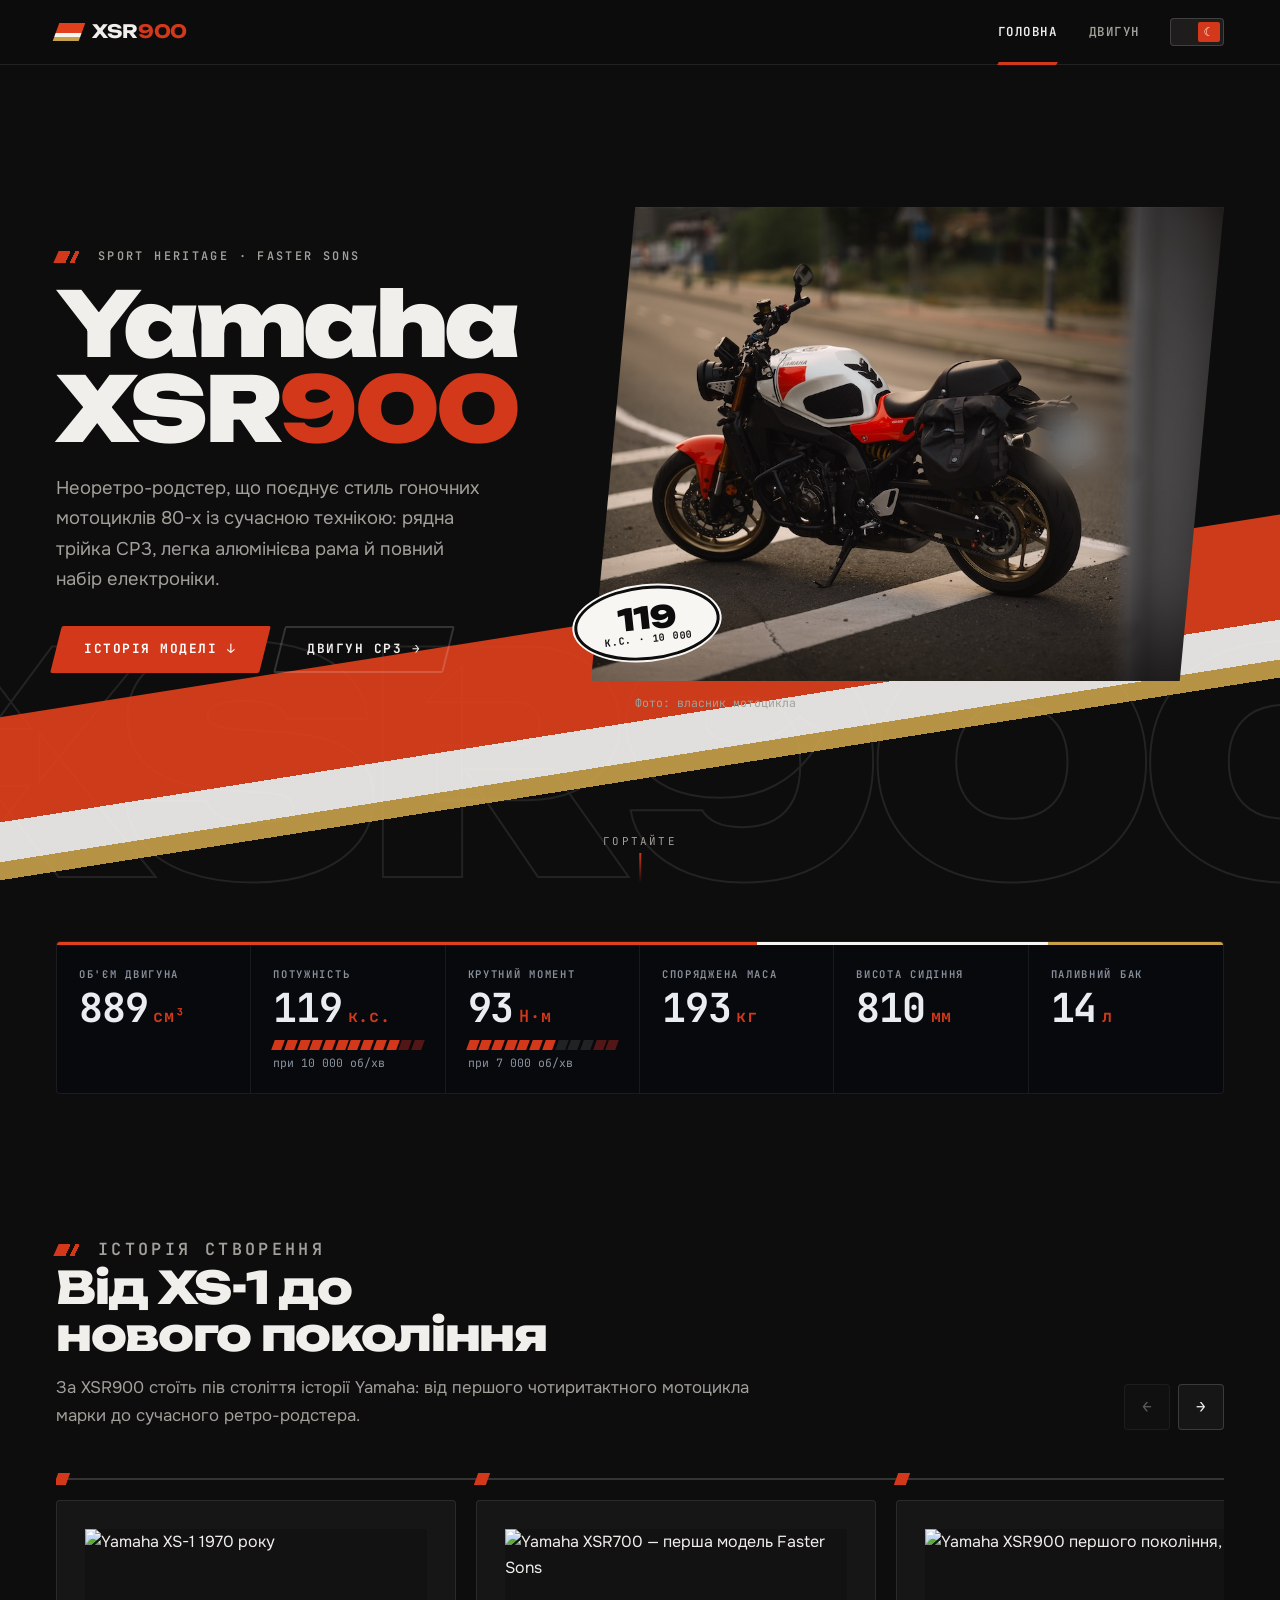
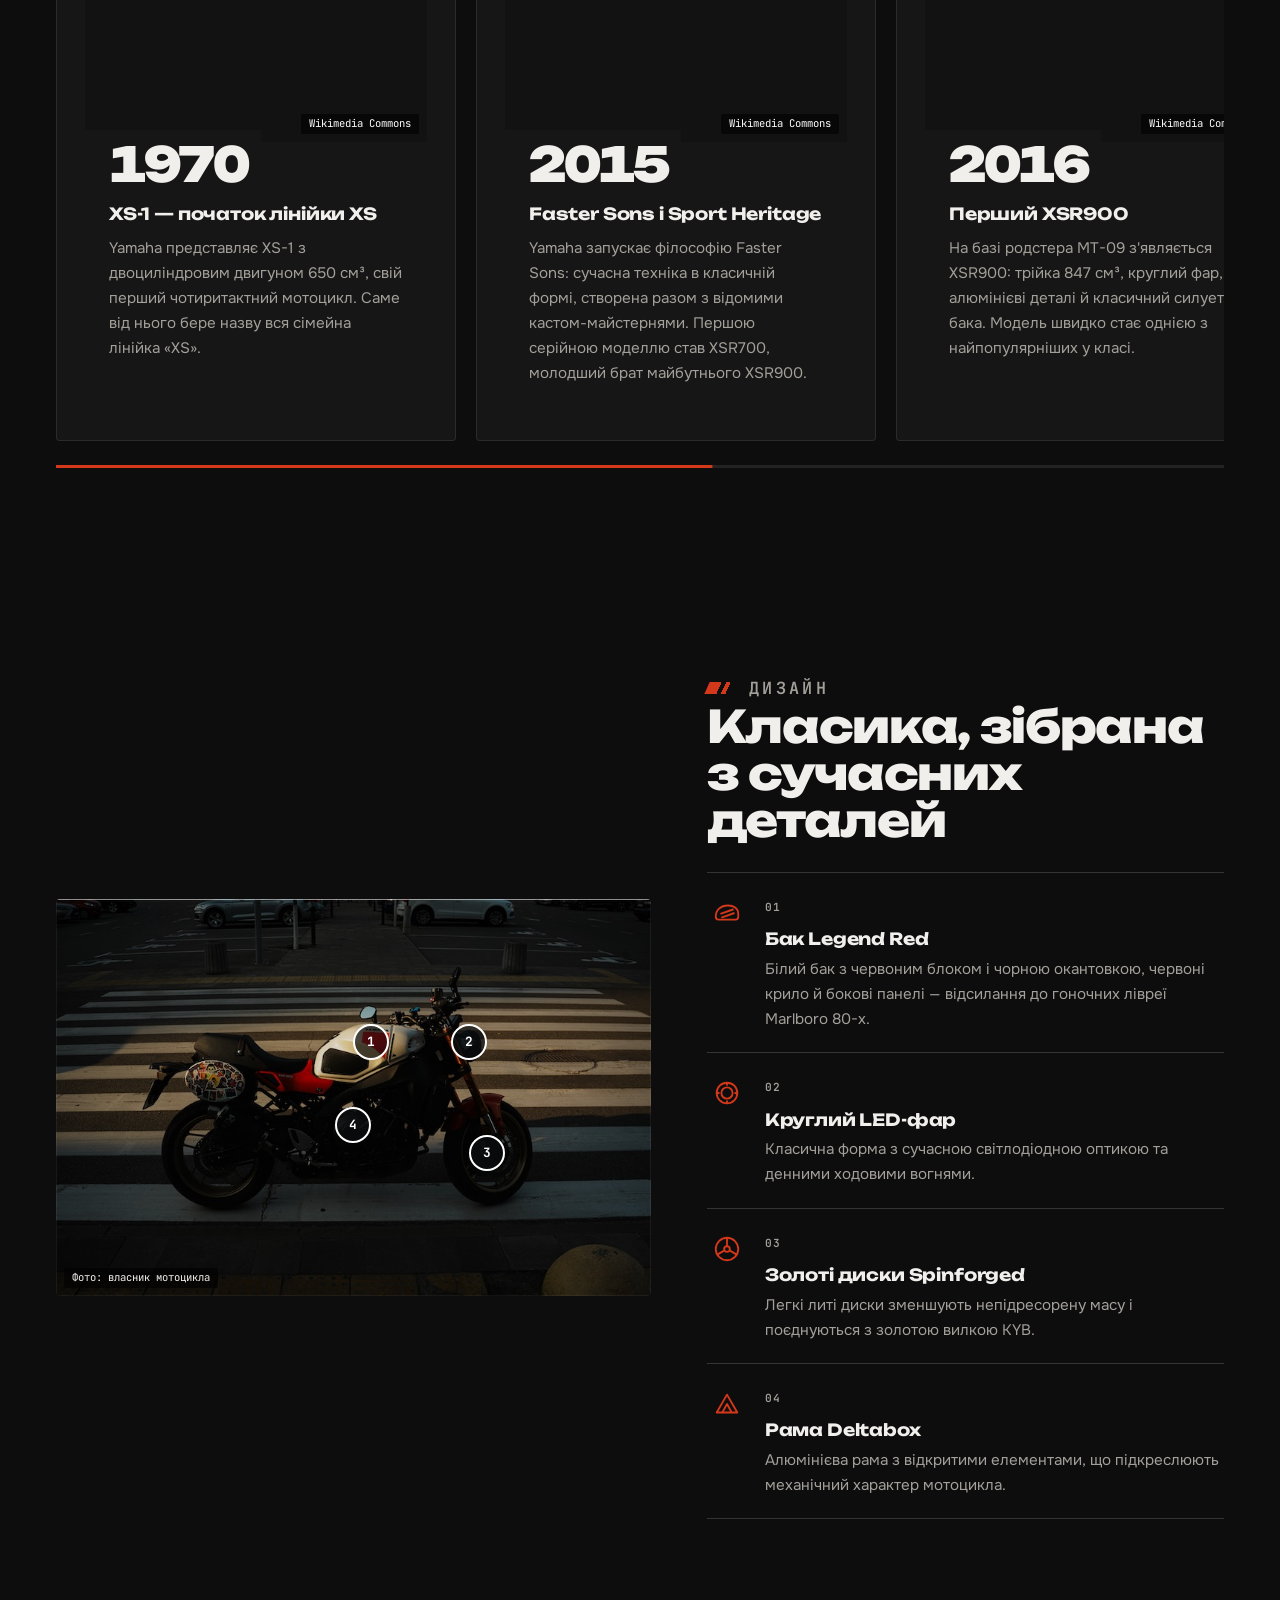
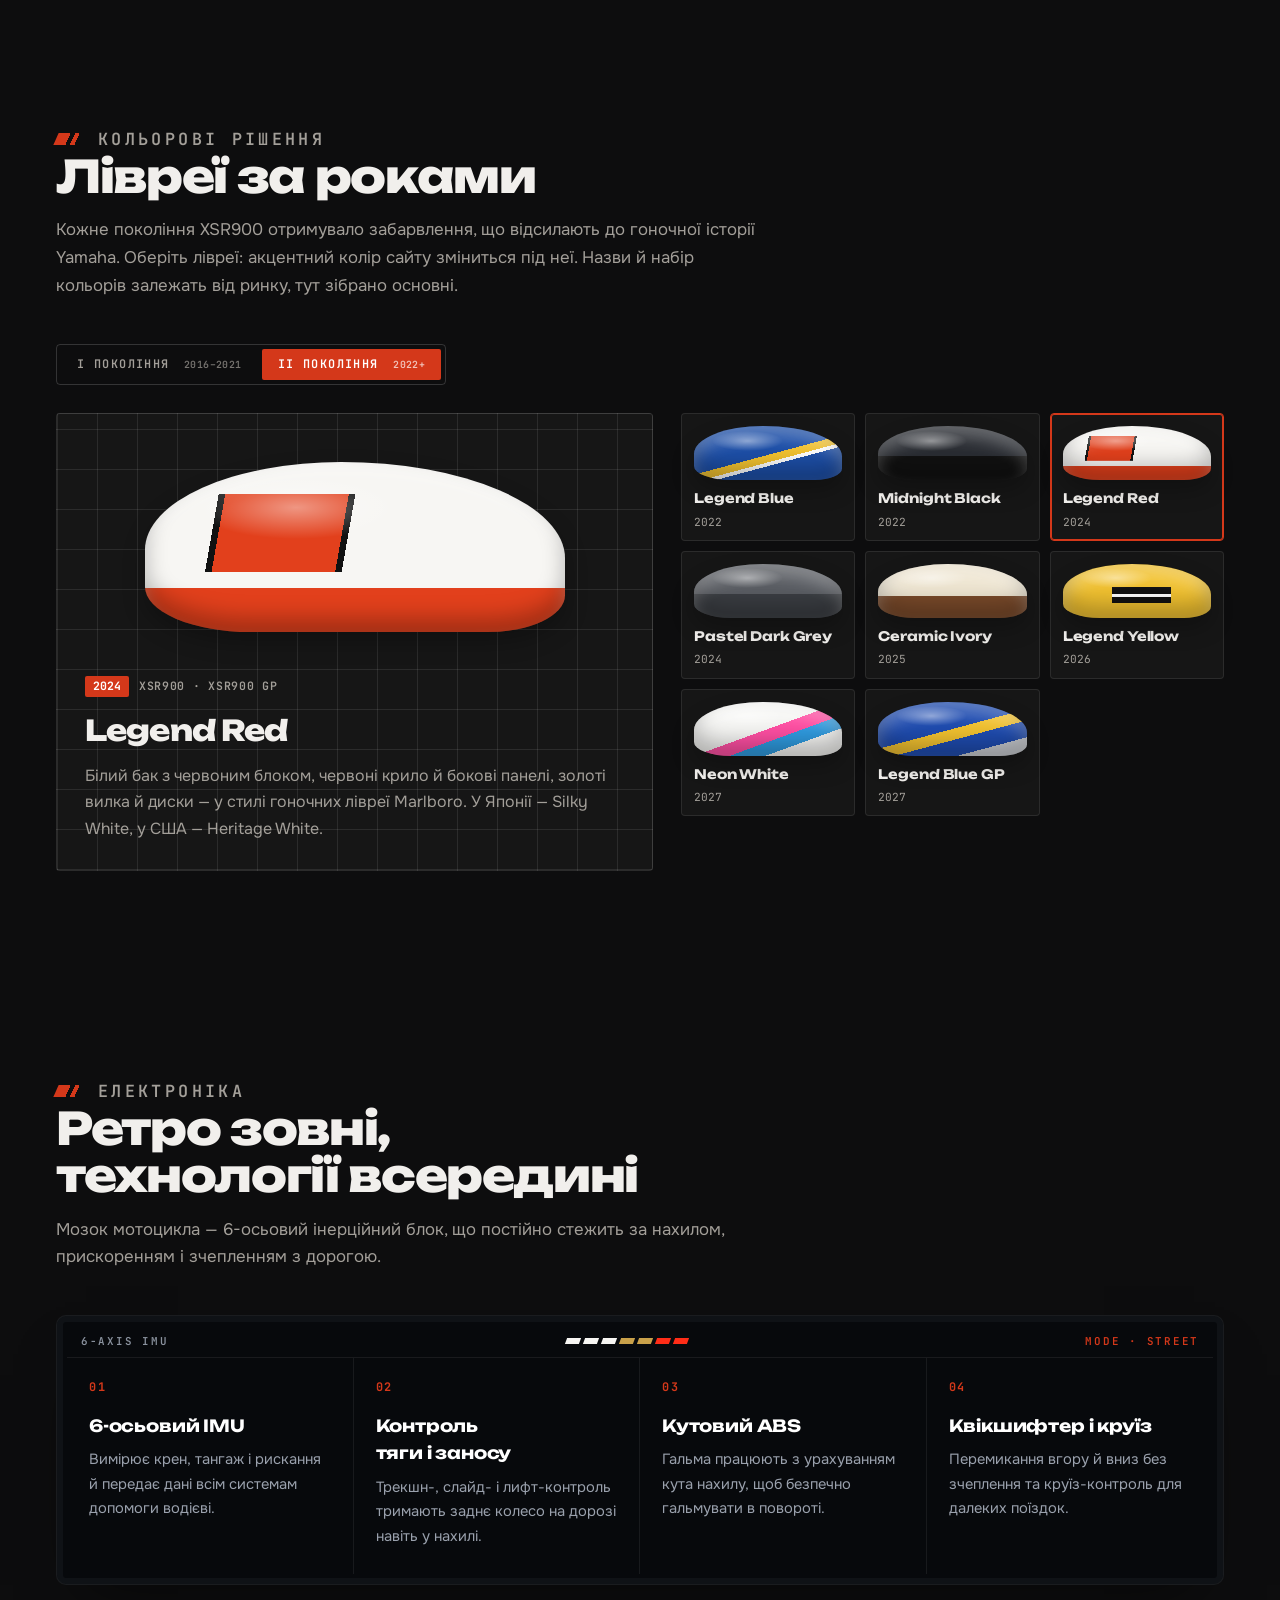
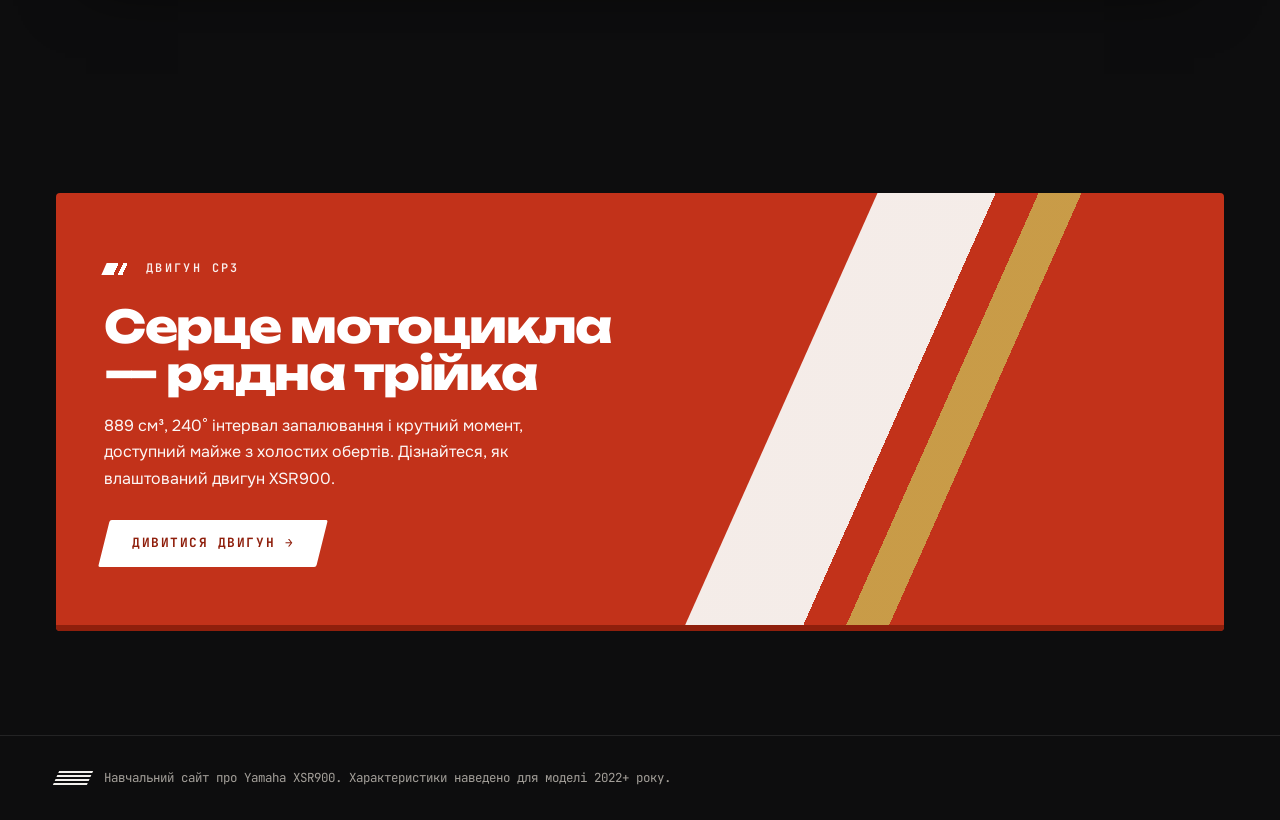
==== commit 4eabbb04: "Recolour redesign to Legend Red 2024 with owner's photos - Palette taken from the owner's bike: whit" ====
--- a/index.html
+++ b/index.html
@@ -5,7 +5,7 @@
   <meta name="viewport" content="width=device-width, initial-scale=1">
   <title>Yamaha XSR900</title>
   <meta name="description" content="Yamaha XSR900 — неоретро-родстер з трициліндровим двигуном CP3. Характеристики, історія моделі, дизайн, лівреї й електроніка.">
-  <meta name="theme-color" content="#0b0d10">
+  <meta name="theme-color" content="#0d0d0e">
   <link rel="preconnect" href="https://fonts.googleapis.com">
   <link rel="preconnect" href="https://fonts.gstatic.com" crossorigin>
   <link rel="stylesheet" href="https://fonts.googleapis.com/css2?family=JetBrains+Mono:wght@400;600;700&family=Onest:wght@400;500;600;700&family=Unbounded:wght@700;800;900&display=swap">
@@ -49,17 +49,14 @@
 
         <figure class="hero-media reveal zoom" style="--delay:.15s">
           <div class="frame">
-            <img src="https://upload.wikimedia.org/wikipedia/commons/thumb/f/f8/2022_Yamaha_XSR900.png/960px-2022_Yamaha_XSR900.png"
-                 srcset="https://upload.wikimedia.org/wikipedia/commons/thumb/f/f8/2022_Yamaha_XSR900.png/960px-2022_Yamaha_XSR900.png 960w,
-                         https://upload.wikimedia.org/wikipedia/commons/f/f8/2022_Yamaha_XSR900.png 1402w"
+            <img src="images/hero-legend-red-960.jpg"
+                 srcset="images/hero-legend-red-960.jpg 960w, images/hero-legend-red-1920.jpg 1920w"
                  sizes="(max-width: 860px) 100vw, 680px"
-                 alt="Мотоцикл Yamaha XSR900 2022 року у кольорі Legend Blue з золотою вилкою та дисками"
-                 width="1402" height="1027" fetchpriority="high">
+                 alt="Yamaha XSR900 2024 року у кольорі Legend Red: білий бак з червоним блоком, червоне крило, золоті вилка й диски"
+                 width="1920" height="1441" fetchpriority="high">
           </div>
           <div class="number-plate" aria-label="119 кінських сил при 10 000 обертів за хвилину"><b>119</b><small>к.с. · 10 000</small></div>
-          <figcaption>
-            Фото: <a href="https://commons.wikimedia.org/wiki/File:2022_Yamaha_XSR900.png" target="_blank" rel="noopener">Wikimedia Commons</a>
-          </figcaption>
+          <figcaption>Фото: власник мотоцикла</figcaption>
         </figure>
       </div>
 
@@ -174,16 +171,15 @@
     <section class="container section" aria-labelledby="design-title">
       <div class="split">
         <figure class="hotspots reveal from-left">
-          <img src="https://upload.wikimedia.org/wikipedia/commons/thumb/f/f8/2022_Yamaha_XSR900.png/960px-2022_Yamaha_XSR900.png"
-               srcset="https://upload.wikimedia.org/wikipedia/commons/thumb/f/f8/2022_Yamaha_XSR900.png/960px-2022_Yamaha_XSR900.png 960w,
-                       https://upload.wikimedia.org/wikipedia/commons/f/f8/2022_Yamaha_XSR900.png 1402w"
+          <img src="images/design-side-800.jpg"
+               srcset="images/design-side-800.jpg 800w, images/design-side-1600.jpg 1600w"
                sizes="(max-width: 860px) 100vw, 620px"
-               alt="Yamaha XSR900 2022: бак Legend Blue, круглий фар, золота вилка й диски" loading="lazy" width="1402" height="1027">
-          <button class="hotspot" type="button" style="--x:42%;--y:24%" data-target="f-tank" aria-label="Бак Legend Blue">1</button>
-          <button class="hotspot" type="button" style="--x:73%;--y:23%" data-target="f-light" aria-label="Круглий LED-фар">2</button>
-          <button class="hotspot" type="button" style="--x:69%;--y:80%" data-target="f-wheels" aria-label="Золоті диски Spinforged">3</button>
-          <button class="hotspot" type="button" style="--x:50%;--y:42%" data-target="f-frame" aria-label="Рама Deltabox">4</button>
-          <figcaption><a href="https://commons.wikimedia.org/wiki/File:2022_Yamaha_XSR900.png" target="_blank" rel="noopener">Wikimedia Commons</a></figcaption>
+               alt="Yamaha XSR900 Legend Red збоку: білий бак з логотипом і червоним блоком, круглий фар, золота вилка" loading="lazy" width="1600" height="1067">
+          <button class="hotspot" type="button" style="--x:53%;--y:36%" data-target="f-tank" aria-label="Бак Legend Red">1</button>
+          <button class="hotspot" type="button" style="--x:69.5%;--y:36%" data-target="f-light" aria-label="Круглий LED-фар">2</button>
+          <button class="hotspot" type="button" style="--x:72.5%;--y:64%" data-target="f-wheels" aria-label="Золоті диски Spinforged">3</button>
+          <button class="hotspot" type="button" style="--x:50%;--y:57%" data-target="f-frame" aria-label="Рама Deltabox">4</button>
+          <figcaption>Фото: власник мотоцикла</figcaption>
         </figure>
         <div>
           <div class="section-head reveal" style="margin-bottom:28px">
@@ -193,7 +189,7 @@
           <ul class="feature-list">
             <li id="f-tank" class="reveal from-right" style="--delay:.05s">
               <span class="ic" aria-hidden="true"><svg viewBox="0 0 32 32" fill="none" stroke="currentColor" stroke-width="2" stroke-linejoin="round"><path d="M4 20c0-7 5-12 13-12 6 0 11 3 11 9v3c0 2-1 3-3 3H7c-2 0-3-1-3-3Z"/><path d="M9 17l14-5"/><path d="M10 21l14-5"/></svg></span>
-              <div><span class="idx">01</span><h3>Бак Legend Blue</h3><p>Глибокий синій колір з білими й золотими акцентами — відсилання до гоночних лівреї 80-х.</p></div>
+              <div><span class="idx">01</span><h3>Бак Legend Red</h3><p>Білий бак з червоним блоком і чорною окантовкою, червоні крило й бокові панелі — відсилання до гоночних лівреї Marlboro 80-х.</p></div>
             </li>
             <li id="f-light" class="reveal from-right" style="--delay:.15s">
               <span class="ic" aria-hidden="true"><svg viewBox="0 0 32 32" fill="none" stroke="currentColor" stroke-width="2"><circle cx="16" cy="16" r="11"/><circle cx="16" cy="16" r="6"/><path d="M16 5v3M16 24v3M5 16h3M24 16h3"/></svg></span>
@@ -227,11 +223,11 @@
 
       <div class="livery reveal">
         <div class="stage panel">
-          <div class="tank-wrap"><div class="tank t-legend-blue" data-stage-tank role="img" aria-label="Схема фарбування Legend Blue"></div></div>
+          <div class="tank-wrap"><div class="tank t-legend-red" data-stage-tank role="img" aria-label="Схема фарбування Legend Red"></div></div>
           <div class="stage-info" aria-live="polite">
-            <div class="sw-meta"><span class="chip" data-stage-year>2022</span><span class="model" data-stage-model>XSR900</span></div>
-            <h3 data-stage-name>Legend Blue</h3>
-            <p data-stage-desc>Синій з жовтими й білими смугами та золотими дисками — данина лівреї Gauloises з 80-х.</p>
+            <div class="sw-meta"><span class="chip" data-stage-year>2024</span><span class="model" data-stage-model>XSR900 · XSR900 GP</span></div>
+            <h3 data-stage-name>Legend Red</h3>
+            <p data-stage-desc>Білий бак з червоним блоком, червоні крило й бокові панелі, золоті вилка й диски — у стилі гоночних лівреї Marlboro. У Японії — Silky White, у США — Heritage White.</p>
           </div>
         </div>
 
@@ -268,7 +264,7 @@
           </div>
 
           <div class="swatch-grid" id="gen-2" role="tabpanel" aria-labelledby="tab-g2">
-            <button class="sw" type="button" aria-pressed="true" data-livery="t-legend-blue" data-accent="#f2c230" data-ink="#111" data-year="2022" data-model="XSR900" data-desc="Синій з жовтими й білими смугами та золотими дисками — данина лівреї Gauloises з 80-х.">
+            <button class="sw" type="button" aria-pressed="false" data-livery="t-legend-blue" data-accent="#f2c230" data-ink="#111" data-year="2022" data-model="XSR900" data-desc="Синій з жовтими й білими смугами та золотими дисками — данина лівреї Gauloises з 80-х.">
               <span class="tank t-legend-blue"></span><span class="sw-name">Legend Blue</span><span class="sw-year">2022</span>
               <span class="sw-desc">Синій з жовтими й білими смугами та золотими дисками — данина лівреї Gauloises з 80-х.</span>
             </button>
@@ -276,9 +272,9 @@
               <span class="tank t-midnight"></span><span class="sw-name">Midnight Black</span><span class="sw-year">2022</span>
               <span class="sw-desc">Глибокий чорний з графітовими деталями — найспокійніший варіант другого покоління.</span>
             </button>
-            <button class="sw" type="button" aria-pressed="false" data-livery="t-silky-white" data-accent="#e0102a" data-ink="#fff" data-year="2024" data-model="XSR900 · XSR900 GP" data-desc="Білий з червоним шевроном у стилі гоночних лівреї Marlboro. У США — Heritage White.">
-              <span class="tank t-silky-white"></span><span class="sw-name">Біло-червоний (Silky White)</span><span class="sw-year">2024</span>
-              <span class="sw-desc">Білий з червоним шевроном у стилі гоночних лівреї Marlboro. У США — Heritage White.</span>
+            <button class="sw" type="button" aria-pressed="true" data-livery="t-legend-red" data-accent="#d4381a" data-ink="#fff" data-year="2024" data-model="XSR900 · XSR900 GP" data-desc="Білий бак з червоним блоком, червоні крило й бокові панелі, золоті вилка й диски — у стилі гоночних лівреї Marlboro. У Японії — Silky White, у США — Heritage White.">
+              <span class="tank t-legend-red"></span><span class="sw-name">Legend Red</span><span class="sw-year">2024</span>
+              <span class="sw-desc">Білий бак з червоним блоком, червоні крило й бокові панелі, золоті вилка й диски — у стилі гоночних лівреї Marlboro. У Японії — Silky White, у США — Heritage White.</span>
             </button>
             <button class="sw" type="button" aria-pressed="false" data-livery="t-pastel-grey" data-accent="#8a8e95" data-ink="#111" data-year="2024" data-model="XSR900 GP" data-desc="Монотонний темно-сірий для тих, хто хоче ретро-силует без яскравої лівреї.">
               <span class="tank t-pastel-grey"></span><span class="sw-name">Pastel Dark Grey</span><span class="sw-year">2024</span>
--- a/styles.css
+++ b/styles.css
@@ -1,21 +1,19 @@
 /* =========================================================
-   XSR900 · «Paddock / Racing Livery»
-   Палітра — лівреї Yamaha 80-х: Legend Blue, жовтий speed block,
-   золото дисків, білий обтічник і асфальт паддоку.
+   XSR900 · «Paddock / Racing Livery» — Legend Red 2024
+   Палітра взята з мотоцикла власника: білий бак з червоним блоком,
+   червоні крило й бокові панелі, чорні рама й двигун, золоті вилка й диски.
    ========================================================= */
 :root {
   /* Константи лівреї (однакові в обох темах) */
-  --blue: #1f4cb0;
-  --blue-deep: #10295f;
-  --yellow: #f2c230;
-  --gold: #c9a14a;
-  --white: #f6f6f4;
-  --red: #e0322b;
-  --ink: #0b0d10;
+  --red: #e2401c;            /* Legend Red — великі заливки */
+  --red-deep: #8f1f0c;       /* тло банерів, білий текст ≈ 8:1 */
+  --gold: #c9a14a;           /* вилка й диски */
+  --white: #f7f6f3;          /* білий бак */
+  --ink: #0c0c0d;            /* рама й двигун */
 
   /* Акцент змінюється конфігуратором лівреї */
-  --accent: var(--yellow);
-  --accent-ink: #111;
+  --accent: #d4381a;         /* білий текст на ньому ≈ 4.6:1 */
+  --accent-ink: #ffffff;
 
   /* Шрифти */
   --f-display: "Unbounded", "Arial Black", system-ui, sans-serif;
@@ -27,29 +25,29 @@
   --ease: cubic-bezier(.2, .7, .2, 1);
 
   /* Темна тема — за замовчуванням */
-  --bg: #0b0d10;
-  --bg-2: #111419;
-  --surface: #14171c;
-  --surface-2: #1b1f26;
-  --text: #eef0f3;
-  --muted: #9aa1ad;
+  --bg: #0d0d0e;
+  --bg-2: #121212;
+  --surface: #161616;
+  --surface-2: #1e1d1c;
+  --text: #f1efec;
+  --muted: #a39f99;
   --border: rgba(255, 255, 255, .09);
   --line: rgba(255, 255, 255, .16);
-  --brand: #7aa2ff;           /* синій для тексту й посилань */
+  --brand: #ff7a5c;           /* червоний для тексту й посилань */
   --outline: rgba(255, 255, 255, .09);
   color-scheme: dark;
 }
 
 [data-theme="light"] {
-  --bg: #f6f6f4;
-  --bg-2: #ecece9;
+  --bg: #f7f6f3;
+  --bg-2: #eeece8;
   --surface: #ffffff;
-  --surface-2: #f0f0ed;
-  --text: #0e1014;
-  --muted: #555b66;
-  --border: rgba(14, 16, 20, .1);
-  --line: rgba(14, 16, 20, .2);
-  --brand: #1f4cb0;
+  --surface-2: #f1efeb;
+  --text: #121212;
+  --muted: #5a5550;
+  --border: rgba(18, 18, 18, .1);
+  --line: rgba(18, 18, 18, .2);
+  --brand: #b42d12;
   --outline: rgba(14, 16, 20, .08);
   color-scheme: light;
 }
@@ -96,12 +94,12 @@
 /* =========================================================
    Мотиви лівреї
    ========================================================= */
-/* Смуги синій / жовтий / білий, як на баку Legend Blue */
+/* Смуги червоний / білий / золото, як на Legend Red */
 .livery-stripe {
   background: linear-gradient(180deg,
-    var(--blue) 0 58%,
-    var(--yellow) 58% 80%,
-    var(--white) 80% 90%,
+    var(--red) 0 58%,
+    var(--white) 58% 80%,
+    var(--gold) 80% 90%,
     transparent 90%);
 }
 
@@ -172,7 +170,7 @@
   width: 26px;
   height: 18px;
   transform: skewX(-20deg);
-  background: linear-gradient(180deg, var(--blue) 0 55%, var(--yellow) 55% 80%, var(--white) 80%);
+  background: linear-gradient(180deg, var(--red) 0 55%, var(--white) 55% 80%, var(--gold) 80%);
 }
 
 .nav {
@@ -462,7 +460,7 @@
   position: absolute;
   inset: 0 0 auto 0;
   height: 3px;
-  background: linear-gradient(90deg, var(--blue) 0 60%, var(--yellow) 60% 85%, var(--white) 85%);
+  background: linear-gradient(90deg, var(--red) 0 60%, var(--white) 60% 85%, var(--gold) 85%);
 }
 .stat {
   padding: 26px 22px 22px;
@@ -510,7 +508,7 @@
 .tach i:nth-child(n+11) { background: rgba(224, 50, 43, .35); }
 .dash.is-visible .tach i.on,
 html:not(.js) .tach i.on { background: var(--accent); }
-.dash.is-visible .tach i.on:nth-child(n+11) { background: var(--red); }
+.dash.is-visible .tach i.on:nth-child(n+11) { background: #ff2d17; }
 /* поступове «розкручування» */
 .tach i:nth-child(1)  { transition-delay: .05s; }
 .tach i:nth-child(2)  { transition-delay: .1s; }
@@ -653,7 +651,7 @@
   overflow: hidden;
   background: var(--surface-2);
 }
-.hotspots img { width: 100%; height: auto; aspect-ratio: 1402 / 1027; object-fit: cover; }
+.hotspots img { width: 100%; height: auto; aspect-ratio: 3 / 2; object-fit: cover; }
 .hotspot {
   position: absolute;
   left: var(--x);
@@ -856,7 +854,7 @@
 .t-radical-white { background: linear-gradient(160deg, #f4f4f2 0 48%, #c8102e 48% 58%, #1d4fa8 58% 68%, #f4f4f2 68%); }
 .t-legend-blue   { background: linear-gradient(165deg, #1d4fa8 0 52%, #f2c230 52% 60%, #fff 60% 64%, #1d4fa8 64%); }
 .t-midnight      { background: linear-gradient(180deg, #2a2d33 0 55%, #111 55%); }
-.t-silky-white   { background: linear-gradient(160deg, #f6f6f4 0 50%, #d6001c 50% 80%, #f6f6f4 80%); }
+.t-legend-red    { background: linear-gradient(100deg, transparent 0 17%, #111 17% 18.5%, #e2401c 18.5% 47%, #111 47% 48.5%, transparent 48.5%) 0 34% / 100% 46% no-repeat, linear-gradient(180deg, #f7f6f3 0 74%, #e2401c 74%); }
 .t-pastel-grey   { background: linear-gradient(180deg, #5a5d63 0 55%, #3b3e43 55%); }
 .t-ivory         { background: linear-gradient(180deg, #efe6d2 0 60%, #7a4a2a 60%); }
 .t-legend-yellow { background: repeating-linear-gradient(180deg, #111 0 7px, #fff 7px 10px) 55% 60% / 40% 30% no-repeat, #f2c230; }
@@ -886,9 +884,9 @@
 }
 .tft-bar .mode { color: var(--accent); transition: color .3s; }
 .tft-bar .leds { display: flex; gap: 4px; }
-.tft-bar .leds i { width: 14px; height: 6px; background: #1f4cb0; transform: skewX(-20deg); }
-.tft-bar .leds i:nth-child(n+4) { background: var(--yellow); }
-.tft-bar .leds i:nth-child(n+6) { background: var(--red); }
+.tft-bar .leds i { width: 14px; height: 6px; background: var(--white); transform: skewX(-20deg); }
+.tft-bar .leds i:nth-child(n+4) { background: var(--gold); }
+.tft-bar .leds i:nth-child(n+6) { background: #ff2d17; }
 .tft-grid {
   display: grid;
   grid-template-columns: repeat(auto-fit, minmax(220px, 1fr));
@@ -1063,7 +1061,7 @@
   isolation: isolate;
   padding: 64px 48px;
   border-radius: var(--radius);
-  background: var(--blue);
+  background: #c2321a;       /* трохи темніший за --red, щоб дрібний білий текст мав ≥ 4.5:1 */
   color: #fff;
 }
 .cta::before {
@@ -1074,7 +1072,7 @@
   top: 0;
   bottom: 0;
   width: 46%;
-  background: linear-gradient(90deg, var(--yellow) 0 22%, transparent 22% 30%, var(--white) 30% 38%, transparent 38%);
+  background: linear-gradient(90deg, var(--white) 0 22%, transparent 22% 30%, var(--gold) 30% 38%, transparent 38%);
   transform: skewX(-24deg);
   opacity: .95;
 }
@@ -1084,13 +1082,32 @@
   z-index: -1;
   inset: auto 0 0 0;
   height: 6px;
-  background: var(--blue-deep);
-}
-.cta .eyebrow { color: rgba(255, 255, 255, .75); }
+  background: var(--red-deep);
+}
+.cta .eyebrow { color: rgba(255, 255, 255, .92); }
 .cta .eyebrow::before { background: linear-gradient(90deg, #fff 0 40%, transparent 40% 55%, #fff 55% 70%, transparent 70%); }
 .cta h2 { color: #fff; max-width: 14em; }
-.cta p { color: rgba(255, 255, 255, .85); margin: 0 0 28px; max-width: 30em; }
-.cta .btn { background: #fff; border-color: #fff; color: var(--blue-deep); }
+.cta p { color: rgba(255, 255, 255, .96); margin: 0 0 28px; max-width: 30em; }
+.cta .btn { background: #fff; border-color: #fff; color: var(--red-deep); }
+
+/* CTA з фото власника (сторінка двигуна) */
+.cta.has-photo { background: var(--red-deep); }
+.cta.has-photo::before { display: none; }
+.cta-photo {
+  position: absolute;
+  z-index: -1;
+  top: 0;
+  right: 0;
+  width: 64%;
+  height: 100%;
+  object-fit: cover;
+  object-position: 22% 64%;
+  -webkit-mask-image: linear-gradient(90deg, transparent 0, #000 45%);
+          mask-image: linear-gradient(90deg, transparent 0, #000 45%);
+}
+@media (max-width: 860px) {
+  .cta-photo { width: 100%; opacity: .35; -webkit-mask-image: none; mask-image: none; }
+}
 
 /* ---------- Футер ---------- */
 .site-footer {
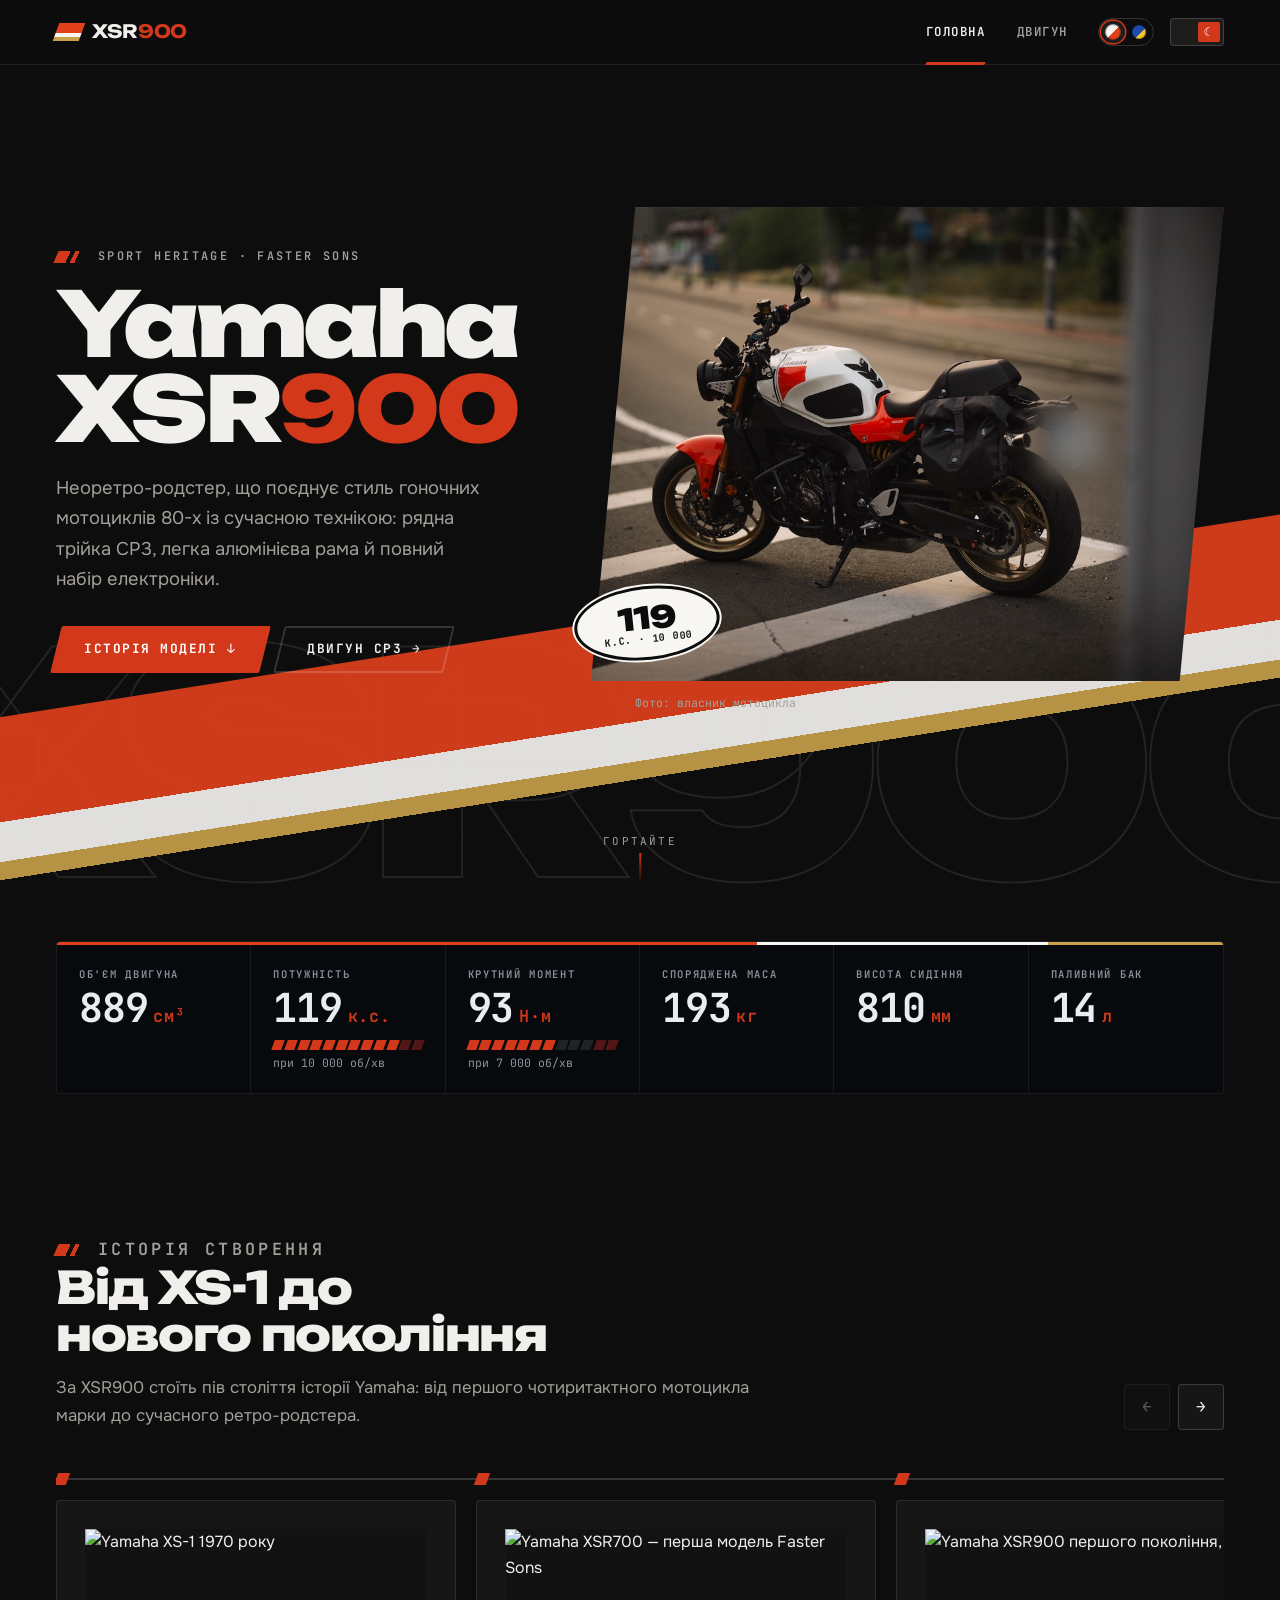
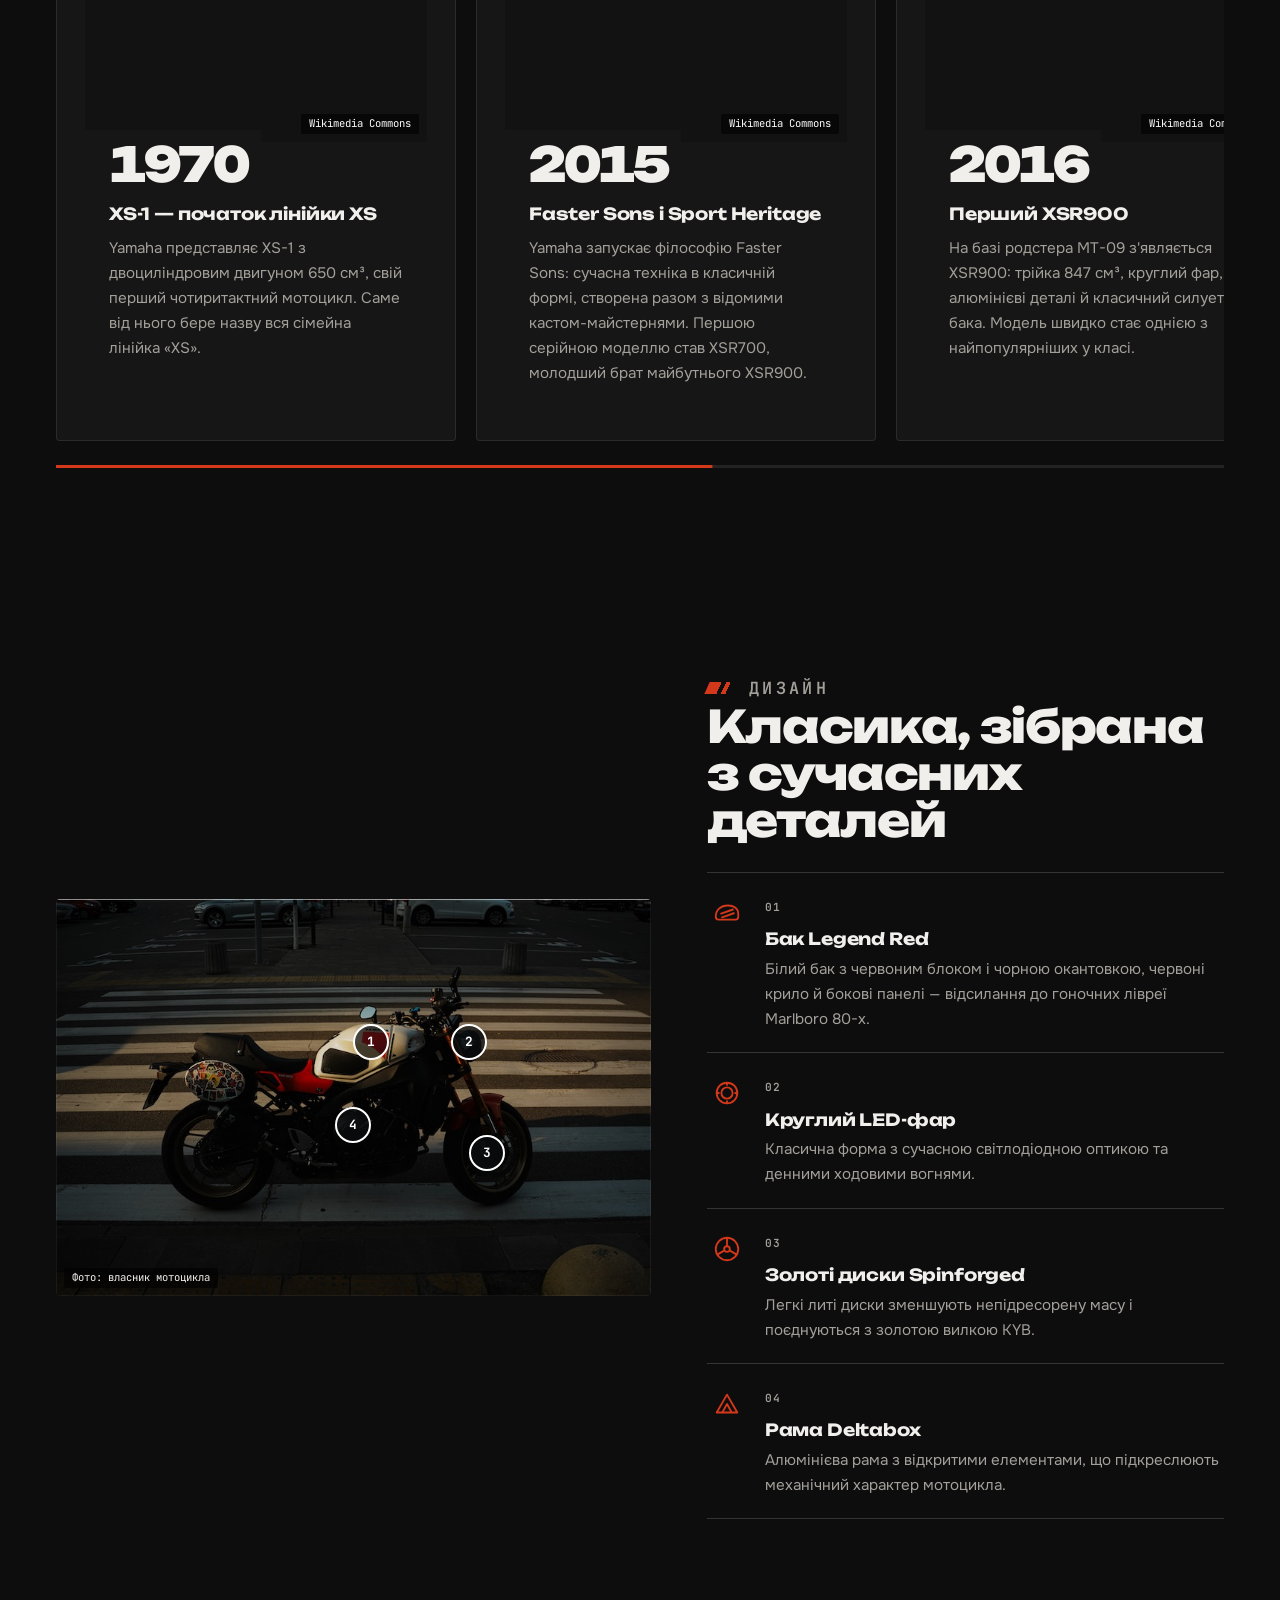
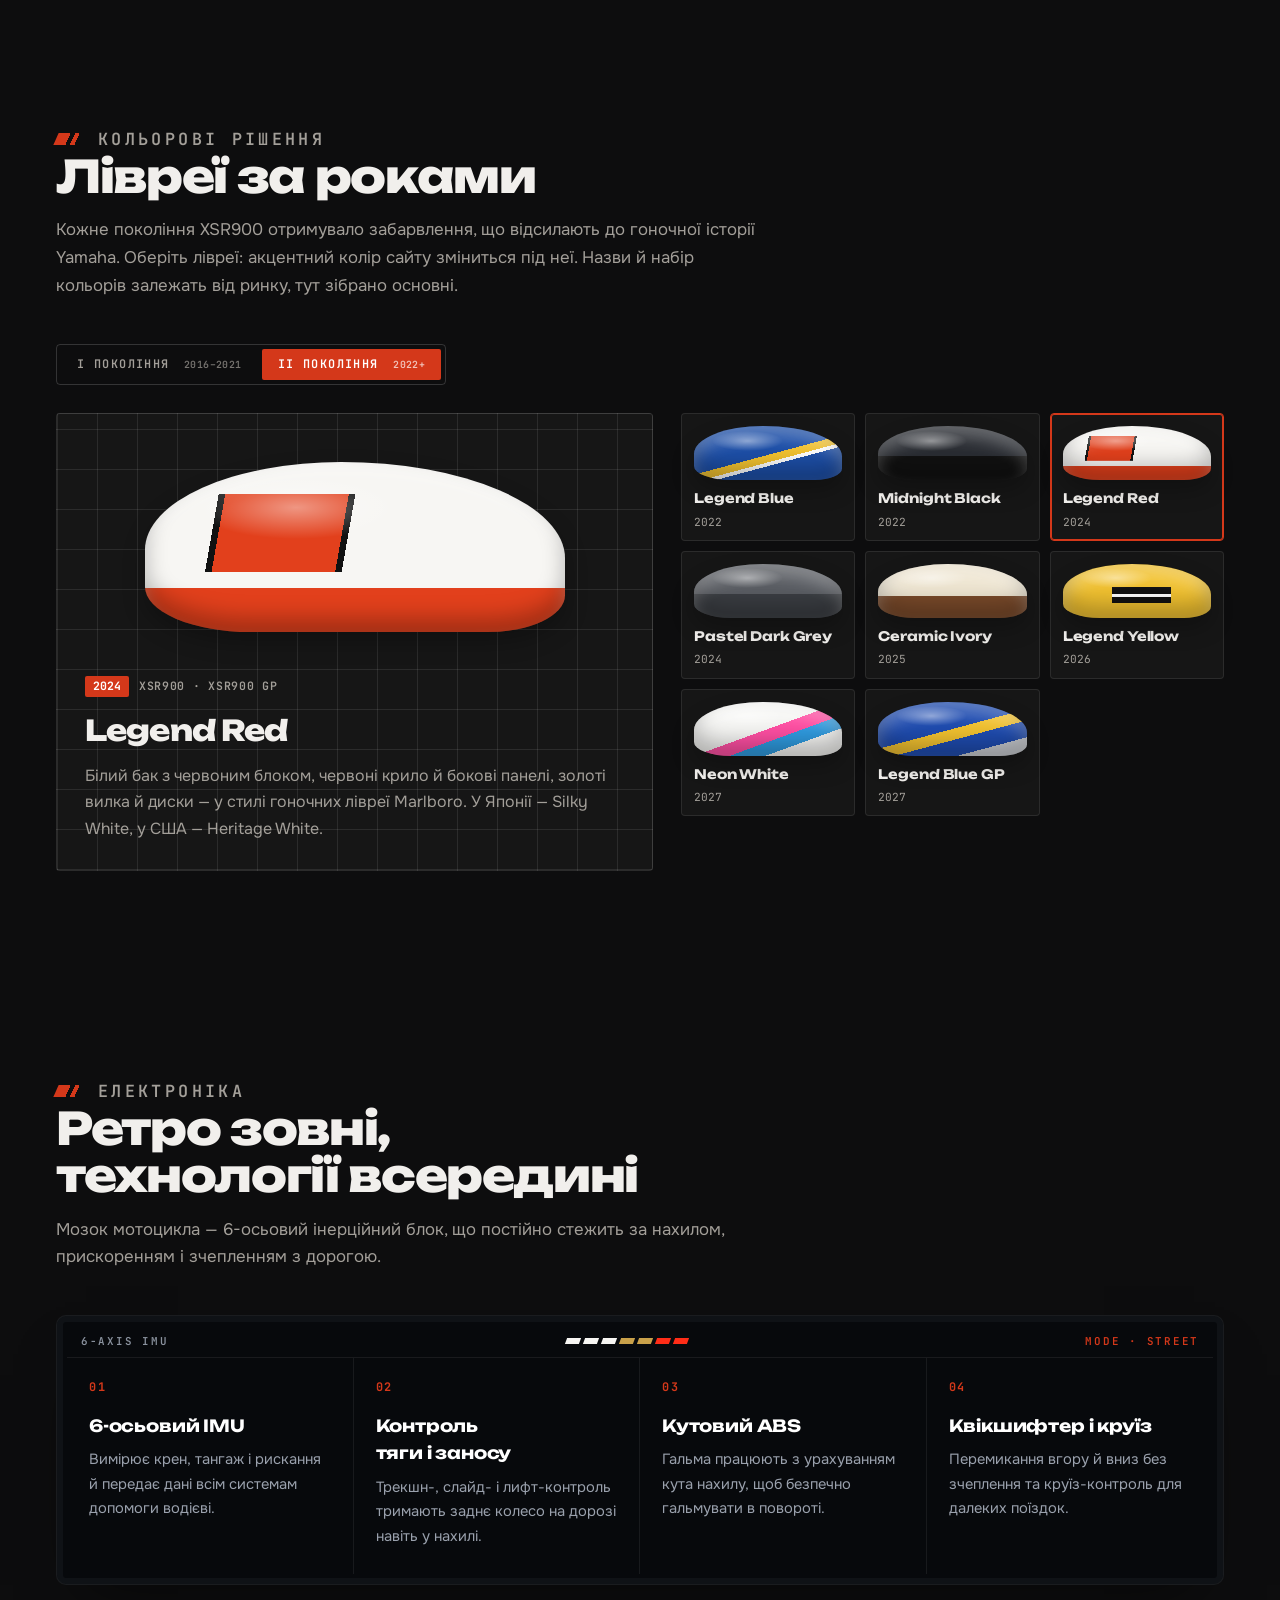
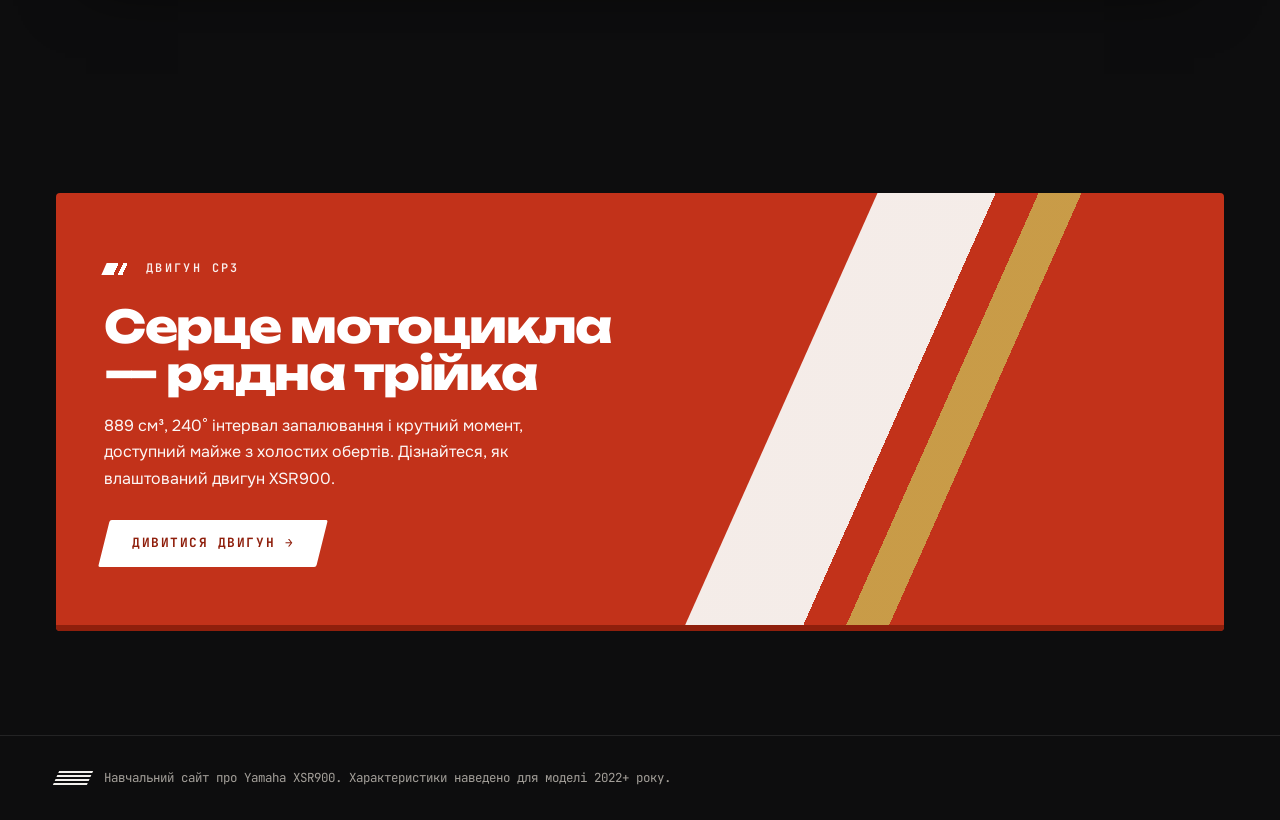
==== commit 7f8733ec: "Add Legend Red / Legend Blue livery switch - Header gets a red/blue livery switch next to the light/" ====
--- a/index.html
+++ b/index.html
@@ -21,6 +21,10 @@
         <a href="index.html" aria-current="page">Головна</a>
         <a href="engine.html">Двигун</a>
       </nav>
+      <div class="livery-switch" role="group" aria-label="Лівреї сайту">
+        <button type="button" data-set-livery="red" aria-pressed="true" title="Legend Red" aria-label="Лівреї Legend Red"><i aria-hidden="true"></i></button>
+        <button type="button" data-set-livery="blue" aria-pressed="false" title="Legend Blue" aria-label="Лівреї Legend Blue"><i aria-hidden="true"></i></button>
+      </div>
       <button class="theme-toggle" type="button" role="switch" aria-checked="true" aria-label="Увімкнути світлу тему">
         <span class="knob" aria-hidden="true"></span>
       </button>
@@ -49,14 +53,20 @@
 
         <figure class="hero-media reveal zoom" style="--delay:.15s">
           <div class="frame">
-            <img src="images/hero-legend-red-960.jpg"
+            <img class="only-red" src="images/hero-legend-red-960.jpg"
                  srcset="images/hero-legend-red-960.jpg 960w, images/hero-legend-red-1920.jpg 1920w"
                  sizes="(max-width: 860px) 100vw, 680px"
                  alt="Yamaha XSR900 2024 року у кольорі Legend Red: білий бак з червоним блоком, червоне крило, золоті вилка й диски"
-                 width="1920" height="1441" fetchpriority="high">
+                 width="1920" height="1441" loading="lazy">
+            <img class="only-blue" src="https://upload.wikimedia.org/wikipedia/commons/thumb/f/f8/2022_Yamaha_XSR900.png/960px-2022_Yamaha_XSR900.png"
+                 srcset="https://upload.wikimedia.org/wikipedia/commons/thumb/f/f8/2022_Yamaha_XSR900.png/960px-2022_Yamaha_XSR900.png 960w, https://upload.wikimedia.org/wikipedia/commons/f/f8/2022_Yamaha_XSR900.png 1402w"
+                 sizes="(max-width: 860px) 100vw, 680px"
+                 alt="Yamaha XSR900 2022 року у кольорі Legend Blue з золотою вилкою та дисками"
+                 width="1402" height="1027" loading="lazy">
           </div>
           <div class="number-plate" aria-label="119 кінських сил при 10 000 обертів за хвилину"><b>119</b><small>к.с. · 10 000</small></div>
-          <figcaption>Фото: власник мотоцикла</figcaption>
+          <figcaption class="only-red">Фото: власник мотоцикла</figcaption>
+          <figcaption class="only-blue">Фото: <a href="https://commons.wikimedia.org/wiki/File:2022_Yamaha_XSR900.png" target="_blank" rel="noopener">Wikimedia Commons</a></figcaption>
         </figure>
       </div>
 
@@ -174,12 +184,17 @@
           <img src="images/design-side-800.jpg"
                srcset="images/design-side-800.jpg 800w, images/design-side-1600.jpg 1600w"
                sizes="(max-width: 860px) 100vw, 620px"
-               alt="Yamaha XSR900 Legend Red збоку: білий бак з логотипом і червоним блоком, круглий фар, золота вилка" loading="lazy" width="1600" height="1067">
-          <button class="hotspot" type="button" style="--x:53%;--y:36%" data-target="f-tank" aria-label="Бак Legend Red">1</button>
-          <button class="hotspot" type="button" style="--x:69.5%;--y:36%" data-target="f-light" aria-label="Круглий LED-фар">2</button>
-          <button class="hotspot" type="button" style="--x:72.5%;--y:64%" data-target="f-wheels" aria-label="Золоті диски Spinforged">3</button>
-          <button class="hotspot" type="button" style="--x:50%;--y:57%" data-target="f-frame" aria-label="Рама Deltabox">4</button>
-          <figcaption>Фото: власник мотоцикла</figcaption>
+               alt="Yamaha XSR900 Legend Red збоку: білий бак з логотипом і червоним блоком, круглий фар, золота вилка" class="only-red" loading="lazy" width="1600" height="1067">
+          <img class="only-blue" src="https://upload.wikimedia.org/wikipedia/commons/thumb/f/f8/2022_Yamaha_XSR900.png/960px-2022_Yamaha_XSR900.png"
+               srcset="https://upload.wikimedia.org/wikipedia/commons/thumb/f/f8/2022_Yamaha_XSR900.png/960px-2022_Yamaha_XSR900.png 960w, https://upload.wikimedia.org/wikipedia/commons/f/f8/2022_Yamaha_XSR900.png 1402w"
+               sizes="(max-width: 860px) 100vw, 620px"
+               alt="Yamaha XSR900 2022: бак Legend Blue, круглий фар, золота вилка й диски" loading="lazy" width="1402" height="1027">
+          <button class="hotspot" type="button" style="--x:53%;--y:36%;--xb:42%;--yb:24%" data-target="f-tank" aria-label="Бак">1</button>
+          <button class="hotspot" type="button" style="--x:69.5%;--y:36%;--xb:73%;--yb:23%" data-target="f-light" aria-label="Круглий LED-фар">2</button>
+          <button class="hotspot" type="button" style="--x:72.5%;--y:64%;--xb:69%;--yb:80%" data-target="f-wheels" aria-label="Золоті диски Spinforged">3</button>
+          <button class="hotspot" type="button" style="--x:50%;--y:57%;--xb:50%;--yb:42%" data-target="f-frame" aria-label="Рама Deltabox">4</button>
+          <figcaption class="only-red">Фото: власник мотоцикла</figcaption>
+          <figcaption class="only-blue">Фото: <a href="https://commons.wikimedia.org/wiki/File:2022_Yamaha_XSR900.png" target="_blank" rel="noopener">Wikimedia Commons</a></figcaption>
         </figure>
         <div>
           <div class="section-head reveal" style="margin-bottom:28px">
@@ -189,7 +204,7 @@
           <ul class="feature-list">
             <li id="f-tank" class="reveal from-right" style="--delay:.05s">
               <span class="ic" aria-hidden="true"><svg viewBox="0 0 32 32" fill="none" stroke="currentColor" stroke-width="2" stroke-linejoin="round"><path d="M4 20c0-7 5-12 13-12 6 0 11 3 11 9v3c0 2-1 3-3 3H7c-2 0-3-1-3-3Z"/><path d="M9 17l14-5"/><path d="M10 21l14-5"/></svg></span>
-              <div><span class="idx">01</span><h3>Бак Legend Red</h3><p>Білий бак з червоним блоком і чорною окантовкою, червоні крило й бокові панелі — відсилання до гоночних лівреї Marlboro 80-х.</p></div>
+              <div><span class="idx">01</span><h3 class="only-red">Бак Legend Red</h3><p class="only-red">Білий бак з червоним блоком і чорною окантовкою, червоні крило й бокові панелі — відсилання до гоночних лівреї Marlboro 80-х.</p><h3 class="only-blue">Бак Legend Blue</h3><p class="only-blue">Глибокий синій колір з білими й золотими акцентами — відсилання до гоночних лівреї Gauloises 80-х.</p></div>
             </li>
             <li id="f-light" class="reveal from-right" style="--delay:.15s">
               <span class="ic" aria-hidden="true"><svg viewBox="0 0 32 32" fill="none" stroke="currentColor" stroke-width="2"><circle cx="16" cy="16" r="11"/><circle cx="16" cy="16" r="6"/><path d="M16 5v3M16 24v3M5 16h3M24 16h3"/></svg></span>
--- a/styles.css
+++ b/styles.css
@@ -1,18 +1,33 @@
 /* =========================================================
-   XSR900 · «Paddock / Racing Livery» — Legend Red 2024
-   Палітра взята з мотоцикла власника: білий бак з червоним блоком,
-   червоні крило й бокові панелі, чорні рама й двигун, золоті вилка й диски.
+   XSR900 · «Paddock / Racing Livery»
+   Дві лівреї × дві теми:
+   · Legend Red 2024 (за замовчуванням) — білий бак з червоним блоком,
+     червоні крило й панелі, чорні рама й двигун, золоті вилка й диски;
+   · Legend Blue 2022 — синій бак, жовтий speed block, білі смуги, золото.
+   Лівреї задає html[data-livery], тему — html[data-theme].
    ========================================================= */
 :root {
   /* Константи лівреї (однакові в обох темах) */
   --red: #e2401c;            /* Legend Red — великі заливки */
-  --red-deep: #8f1f0c;       /* тло банерів, білий текст ≈ 8:1 */
+  --red-deep: #8f1f0c;
+  --blue: #1f4cb0;           /* Legend Blue */
+  --blue-deep: #10295f;
+  --yellow: #f2c230;
   --gold: #c9a14a;           /* вилка й диски */
   --white: #f7f6f3;          /* білий бак */
   --ink: #0c0c0d;            /* рама й двигун */
 
-  /* Акцент змінюється конфігуратором лівреї */
-  --accent: #d4381a;         /* білий текст на ньому ≈ 4.6:1 */
+  /* Мотиви поточної лівреї: смуги, логотип, панелі, банер */
+  --m1: var(--red);          /* основний колір */
+  --m2: var(--white);        /* друга смуга */
+  --m3: var(--gold);         /* третя смуга */
+  --deep: var(--red-deep);   /* темний відтінок основного */
+  --cta-bg: #c2321a;         /* банер: дрібний білий текст ≥ 4.5:1 */
+  --led1: var(--white);
+  --led2: var(--gold);
+
+  /* Акцент змінюється перемикачем і конфігуратором лівреї */
+  --accent: #d4381a;         /* білий текст на ньому ≈ 4.8:1 */
   --accent-ink: #ffffff;
 
   /* Шрифти */
@@ -52,6 +67,45 @@
   color-scheme: light;
 }
 
+/* ---------- Лівреї Legend Blue ---------- */
+[data-livery="blue"] {
+  --m1: var(--blue);
+  --m2: var(--yellow);
+  --m3: #f6f6f4;
+  --deep: var(--blue-deep);
+  --cta-bg: var(--blue);
+  --led1: var(--blue);
+  --led2: var(--yellow);
+  --accent: var(--yellow);
+  --accent-ink: #111111;
+}
+[data-livery="blue"]:not([data-theme="light"]) {
+  --bg: #0b0d10;
+  --bg-2: #111419;
+  --surface: #14171c;
+  --surface-2: #1b1f26;
+  --text: #eef0f3;
+  --muted: #9aa1ad;
+  --brand: #7aa2ff;
+}
+[data-livery="blue"][data-theme="light"] {
+  --bg: #f6f6f4;
+  --bg-2: #ecece9;
+  --surface: #ffffff;
+  --surface-2: #f0f0ed;
+  --text: #0e1014;
+  --muted: #555b66;
+  --border: rgba(14, 16, 20, .1);
+  --line: rgba(14, 16, 20, .2);
+  --brand: #1f4cb0;
+  /* жовтий акцент нечитабельний як текст на світлому тлі — заголовки синім */
+  --accent-text: var(--blue);
+}
+
+/* Елементи тільки для однієї лівреї (фото, підписи) */
+[data-livery="blue"] .only-red,
+:root:not([data-livery="blue"]) .only-blue { display: none !important; }
+
 /* ---------- База ---------- */
 *, *::before, *::after { box-sizing: border-box; }
 html { -webkit-text-size-adjust: 100%; scroll-behavior: smooth; scroll-padding-top: var(--header-h); }
@@ -94,12 +148,12 @@
 /* =========================================================
    Мотиви лівреї
    ========================================================= */
-/* Смуги червоний / білий / золото, як на Legend Red */
+/* Смуги лівреї: червоний / білий / золото або синій / жовтий / білий */
 .livery-stripe {
   background: linear-gradient(180deg,
-    var(--red) 0 58%,
-    var(--white) 58% 80%,
-    var(--gold) 80% 90%,
+    var(--m1) 0 58%,
+    var(--m2) 58% 80%,
+    var(--m3) 80% 90%,
     transparent 90%);
 }
 
@@ -165,12 +219,12 @@
   font: 900 1.15rem/1 var(--f-display);
   letter-spacing: -.02em;
 }
-.logo span { color: var(--accent); transition: color .3s; }
+.logo span { color: var(--accent-text, var(--accent)); transition: color .3s; }
 .logo .mark {
   width: 26px;
   height: 18px;
   transform: skewX(-20deg);
-  background: linear-gradient(180deg, var(--red) 0 55%, var(--white) 55% 80%, var(--gold) 80%);
+  background: linear-gradient(180deg, var(--m1) 0 55%, var(--m2) 55% 80%, var(--m3) 80%);
 }
 
 .nav {
@@ -208,6 +262,39 @@
 .nav a:hover::after { transform: scaleX(.4) skewX(-30deg); }
 .nav a[aria-current="page"] { color: var(--text); }
 .nav a[aria-current="page"]::after { transform: scaleX(1) skewX(-30deg); }
+
+/* Перемикач лівреї: червоний / синій */
+.livery-switch {
+  display: inline-flex;
+  flex-shrink: 0;
+  gap: 2px;
+  padding: 2px;
+  border: 1px solid var(--line);
+  border-radius: 999px;
+}
+.livery-switch button {
+  width: 24px;
+  height: 22px;
+  padding: 0;
+  border: 0;
+  border-radius: 999px;
+  background: transparent;
+  cursor: pointer;
+  display: grid;
+  place-items: center;
+}
+.livery-switch button i {
+  width: 14px;
+  height: 14px;
+  border-radius: 50%;
+  box-shadow: inset 0 0 0 1px rgba(0, 0, 0, .25);
+  transition: transform .2s var(--ease);
+}
+.livery-switch [data-set-livery="red"] i  { background: linear-gradient(135deg, #f7f6f3 0 50%, #e2401c 50%); }
+.livery-switch [data-set-livery="blue"] i { background: linear-gradient(135deg, #1f4cb0 0 60%, #f2c230 60%); }
+.livery-switch button[aria-pressed="true"] { background: var(--surface-2); box-shadow: 0 0 0 1.5px var(--accent); }
+.livery-switch button[aria-pressed="true"] i,
+.livery-switch button:hover i { transform: scale(1.12); }
 
 /* Перемикач теми */
 .theme-toggle {
@@ -270,7 +357,7 @@
   line-height: .95;
   letter-spacing: -.04em;
 }
-h1 .accent { color: var(--accent); transition: color .3s; }
+h1 .accent { color: var(--accent-text, var(--accent)); transition: color .3s; }
 h2 {
   margin: 0 0 16px;
   font-size: clamp(1.7rem, 3.8vw, 2.8rem);
@@ -460,7 +547,7 @@
   position: absolute;
   inset: 0 0 auto 0;
   height: 3px;
-  background: linear-gradient(90deg, var(--red) 0 60%, var(--white) 60% 85%, var(--gold) 85%);
+  background: linear-gradient(90deg, var(--m1) 0 60%, var(--m2) 60% 85%, var(--m3) 85%);
 }
 .stat {
   padding: 26px 22px 22px;
@@ -652,10 +739,13 @@
   background: var(--surface-2);
 }
 .hotspots img { width: 100%; height: auto; aspect-ratio: 3 / 2; object-fit: cover; }
+.hotspots img.only-blue { aspect-ratio: 1402 / 1027; }
+[data-livery="blue"] .hotspot { left: var(--xb); top: var(--yb); }
 .hotspot {
   position: absolute;
   left: var(--x);
   top: var(--y);
+  transition: left .3s var(--ease), top .3s var(--ease);
   width: 36px;
   height: 36px;
   margin: -18px 0 0 -18px;
@@ -884,8 +974,8 @@
 }
 .tft-bar .mode { color: var(--accent); transition: color .3s; }
 .tft-bar .leds { display: flex; gap: 4px; }
-.tft-bar .leds i { width: 14px; height: 6px; background: var(--white); transform: skewX(-20deg); }
-.tft-bar .leds i:nth-child(n+4) { background: var(--gold); }
+.tft-bar .leds i { width: 14px; height: 6px; background: var(--led1); transform: skewX(-20deg); }
+.tft-bar .leds i:nth-child(n+4) { background: var(--led2); }
 .tft-bar .leds i:nth-child(n+6) { background: #ff2d17; }
 .tft-grid {
   display: grid;
@@ -1061,7 +1151,7 @@
   isolation: isolate;
   padding: 64px 48px;
   border-radius: var(--radius);
-  background: #c2321a;       /* трохи темніший за --red, щоб дрібний білий текст мав ≥ 4.5:1 */
+  background: var(--cta-bg);
   color: #fff;
 }
 .cta::before {
@@ -1072,7 +1162,7 @@
   top: 0;
   bottom: 0;
   width: 46%;
-  background: linear-gradient(90deg, var(--white) 0 22%, transparent 22% 30%, var(--gold) 30% 38%, transparent 38%);
+  background: linear-gradient(90deg, var(--m2) 0 22%, transparent 22% 30%, var(--m3) 30% 38%, transparent 38%);
   transform: skewX(-24deg);
   opacity: .95;
 }
@@ -1082,17 +1172,17 @@
   z-index: -1;
   inset: auto 0 0 0;
   height: 6px;
-  background: var(--red-deep);
+  background: var(--deep);
 }
 .cta .eyebrow { color: rgba(255, 255, 255, .92); }
 .cta .eyebrow::before { background: linear-gradient(90deg, #fff 0 40%, transparent 40% 55%, #fff 55% 70%, transparent 70%); }
 .cta h2 { color: #fff; max-width: 14em; }
 .cta p { color: rgba(255, 255, 255, .96); margin: 0 0 28px; max-width: 30em; }
-.cta .btn { background: #fff; border-color: #fff; color: var(--red-deep); }
+.cta .btn { background: #fff; border-color: #fff; color: var(--deep); }
 
 /* CTA з фото власника (сторінка двигуна) */
-.cta.has-photo { background: var(--red-deep); }
-.cta.has-photo::before { display: none; }
+:root:not([data-livery="blue"]) .cta.has-photo { background: var(--red-deep); }
+:root:not([data-livery="blue"]) .cta.has-photo::before { display: none; }
 .cta-photo {
   position: absolute;
   z-index: -1;
@@ -1208,6 +1298,16 @@
   .logo .mark { display: none; }
   .nav a { padding: 0 9px; letter-spacing: .06em; }
   .nav a::after { left: 9px; right: 9px; }
+  .livery-switch { padding: 1px; gap: 0; }
+  .livery-switch button { width: 22px; height: 22px; }
+  .theme-toggle { width: 46px; }
+  [data-theme="dark"] .theme-toggle .knob { transform: translateX(16px); }
+}
+@media (max-width: 390px) {
+  .header-inner { gap: 4px; }
+  .logo { font-size: .95em; }
+  .nav a { padding: 0 6px; letter-spacing: .02em; font-size: .72rem; }
+  .nav a::after { left: 6px; right: 6px; }
   .dash { grid-template-columns: 1fr 1fr; }
   .stat { padding: 20px 16px; }
   .stat:nth-child(odd) { border-right: 1px solid rgba(255, 255, 255, .07); }
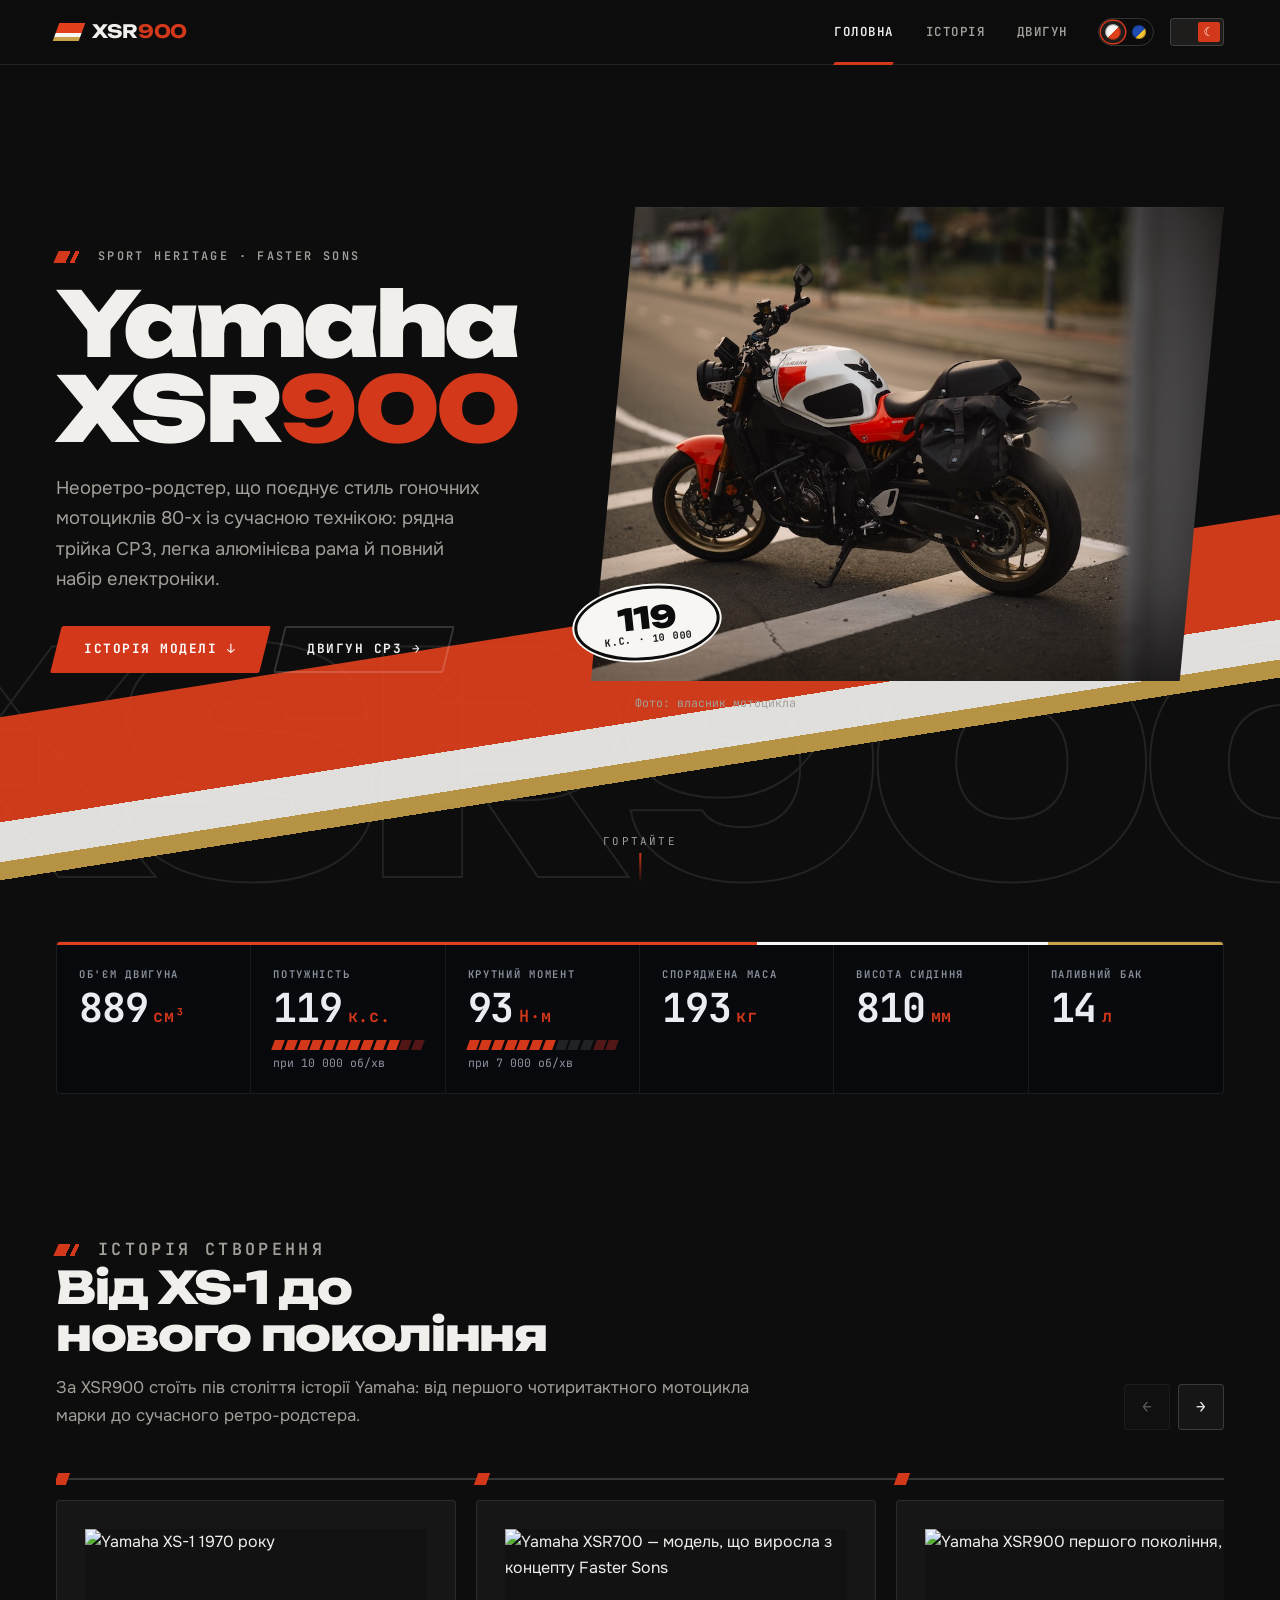
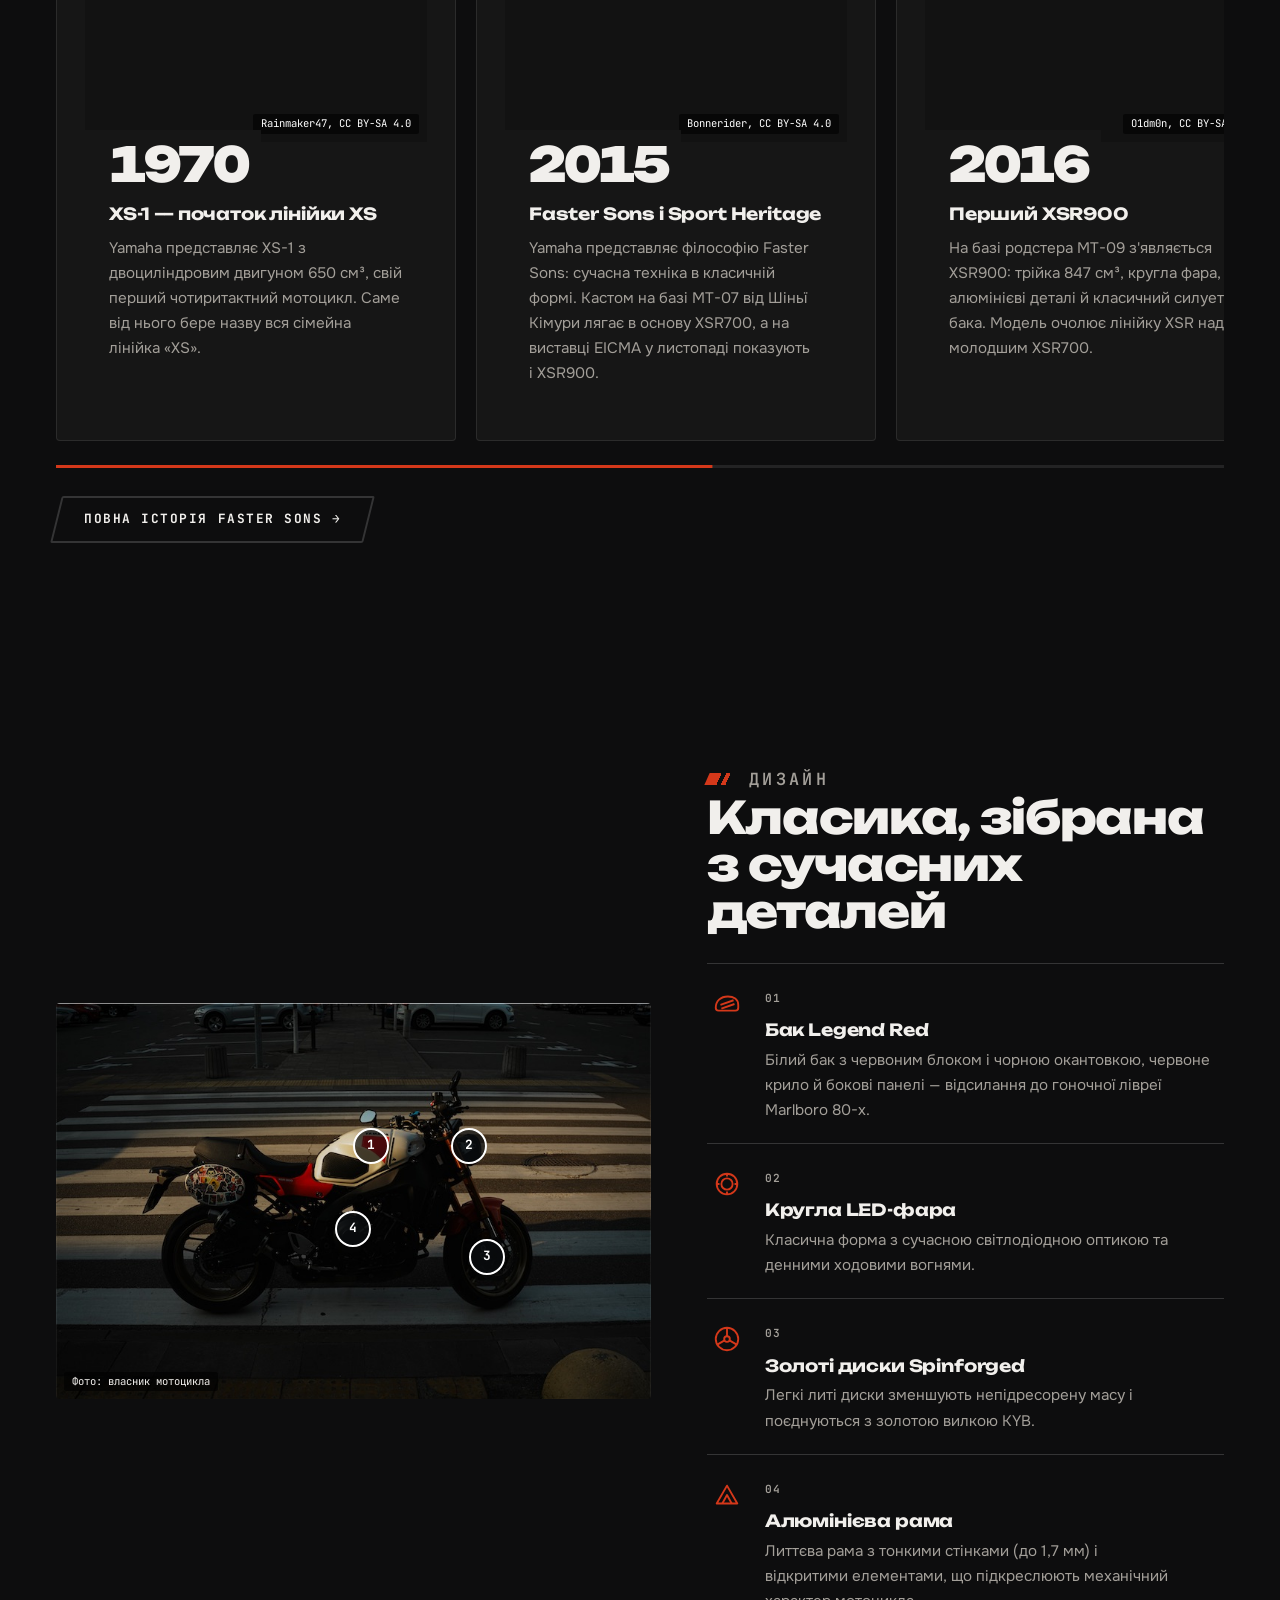
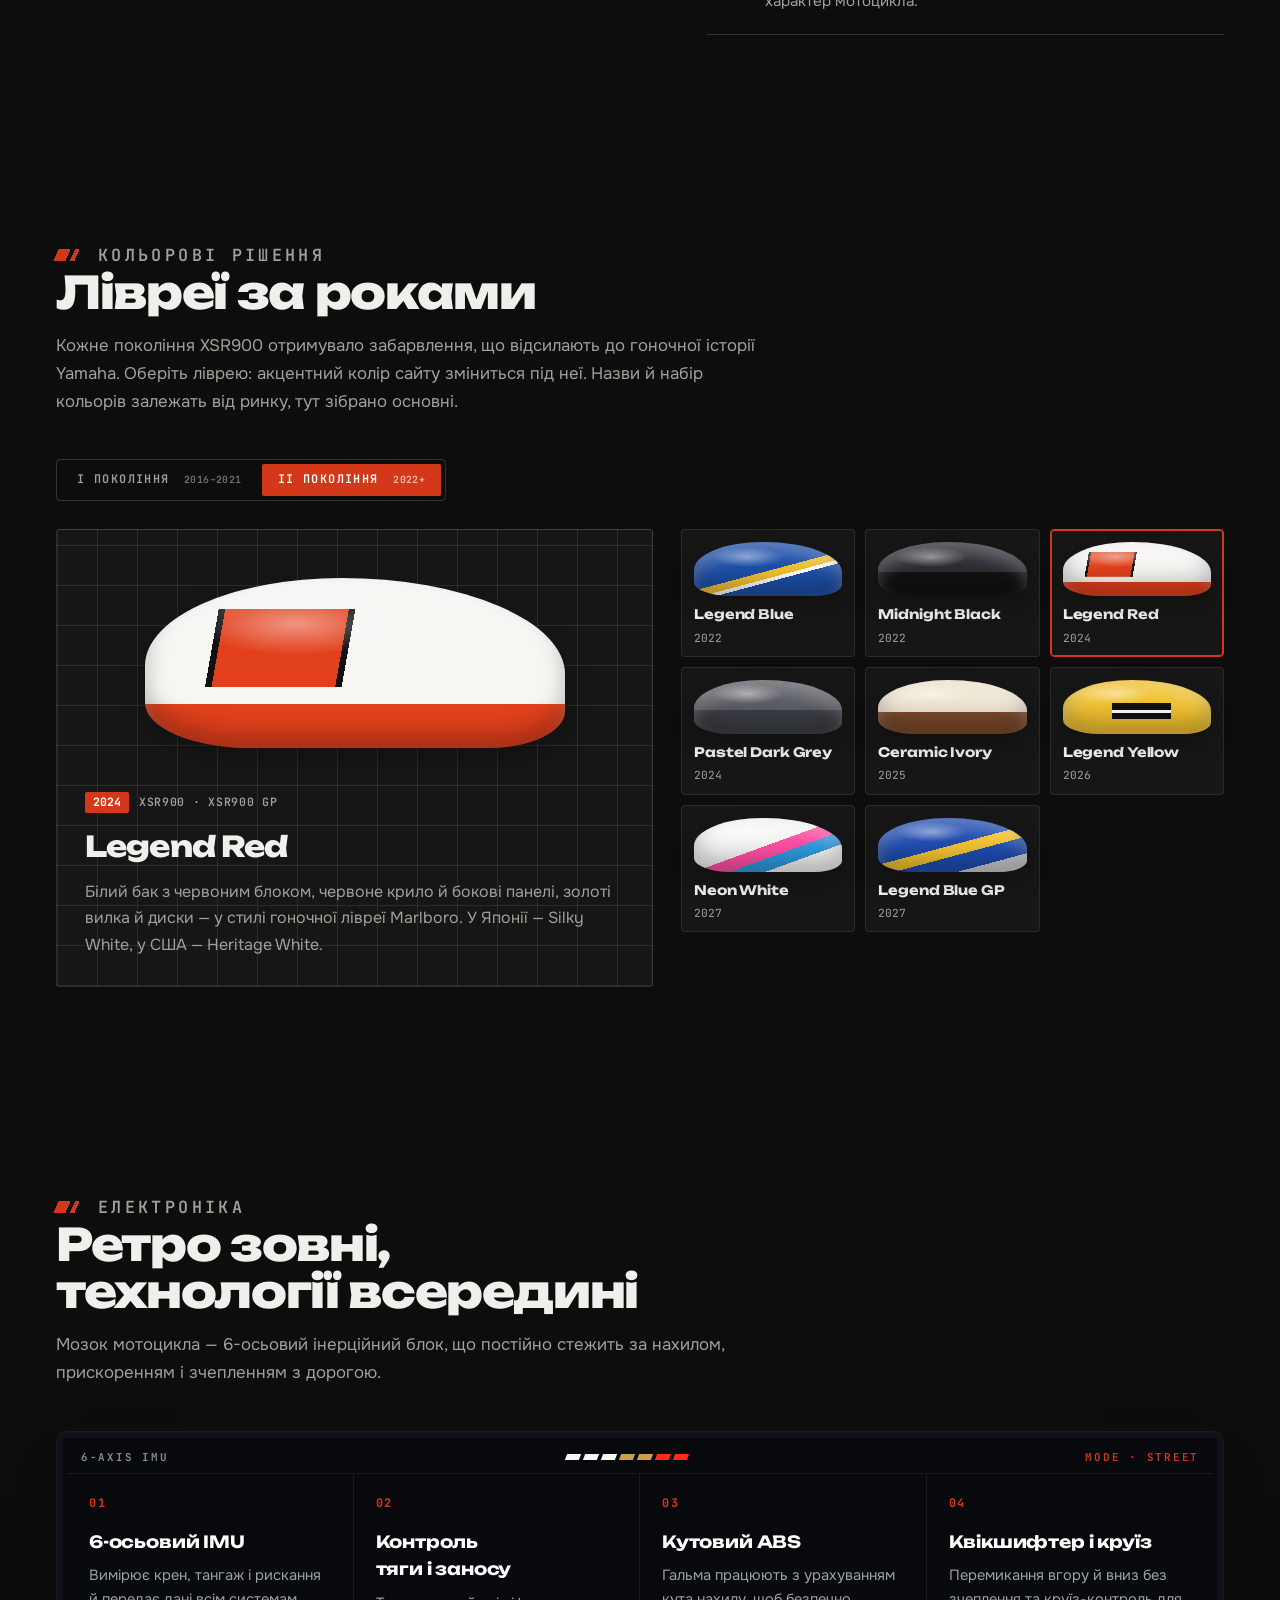
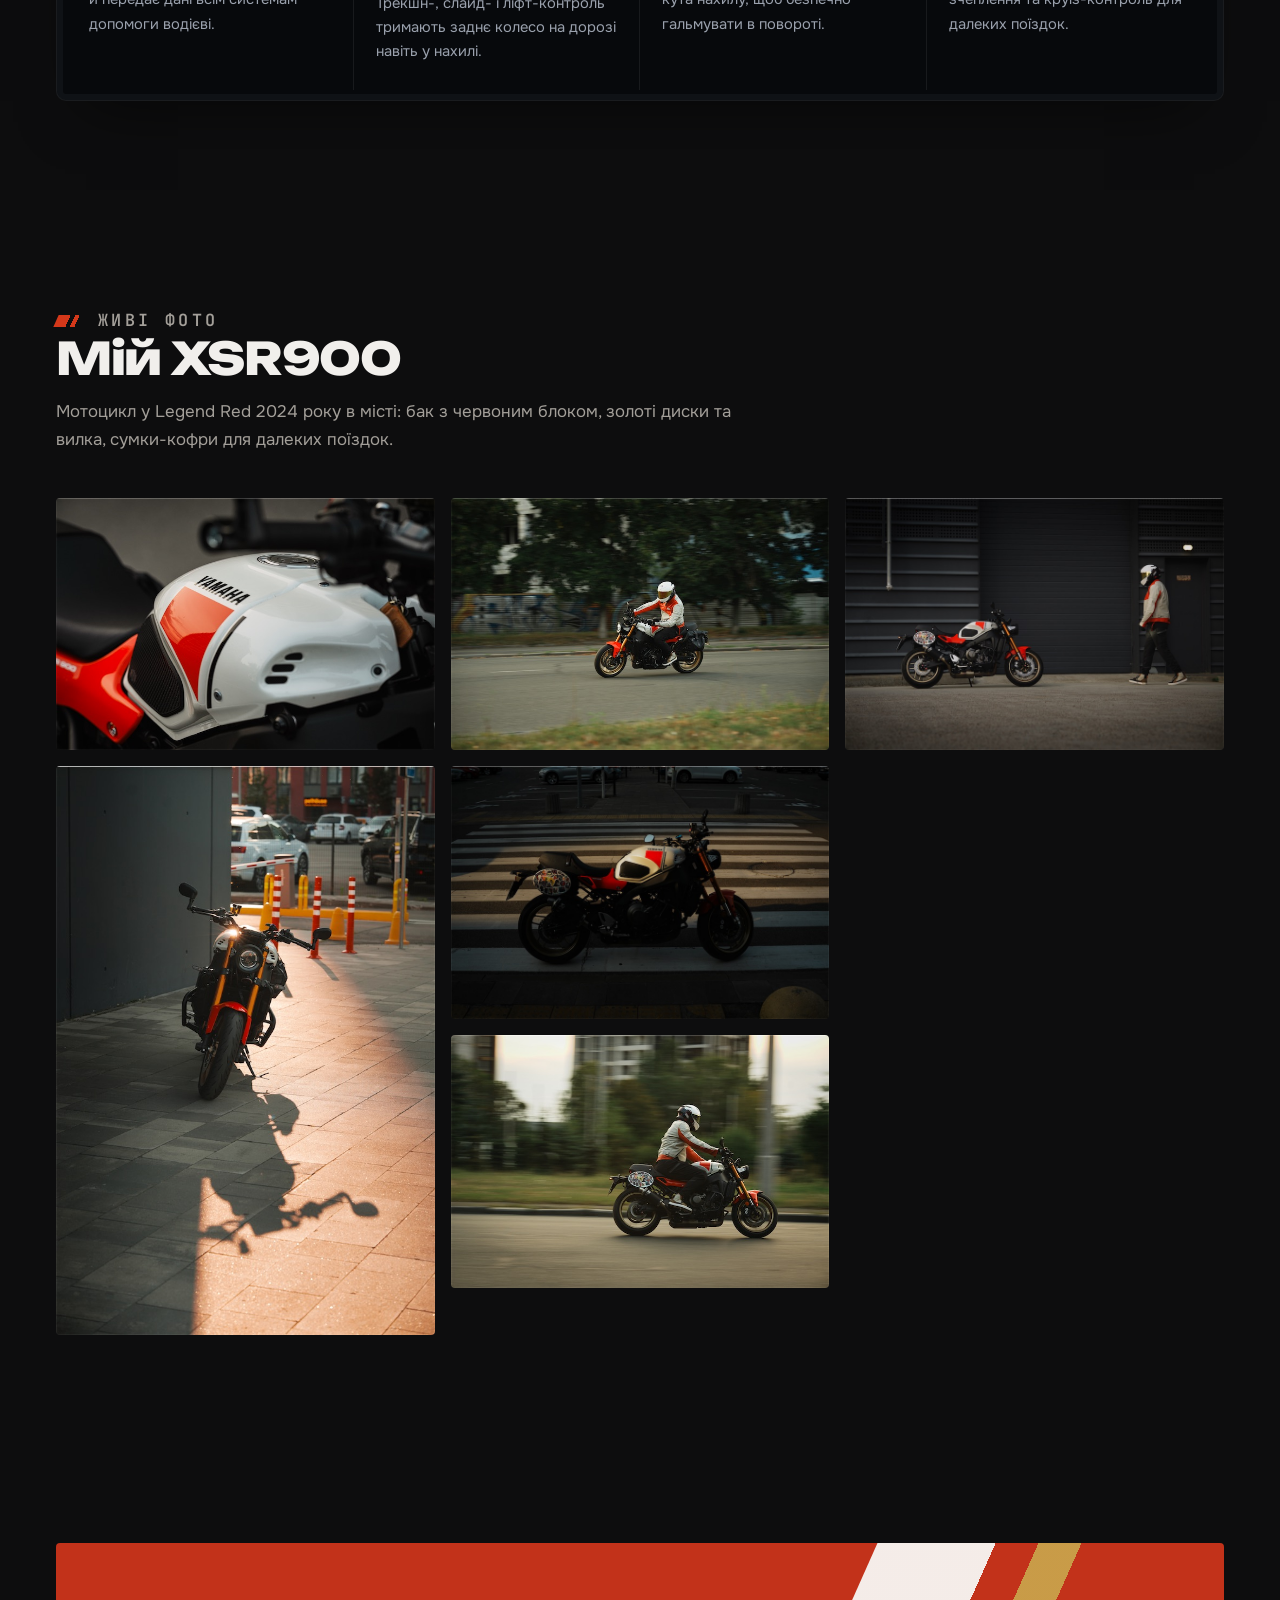
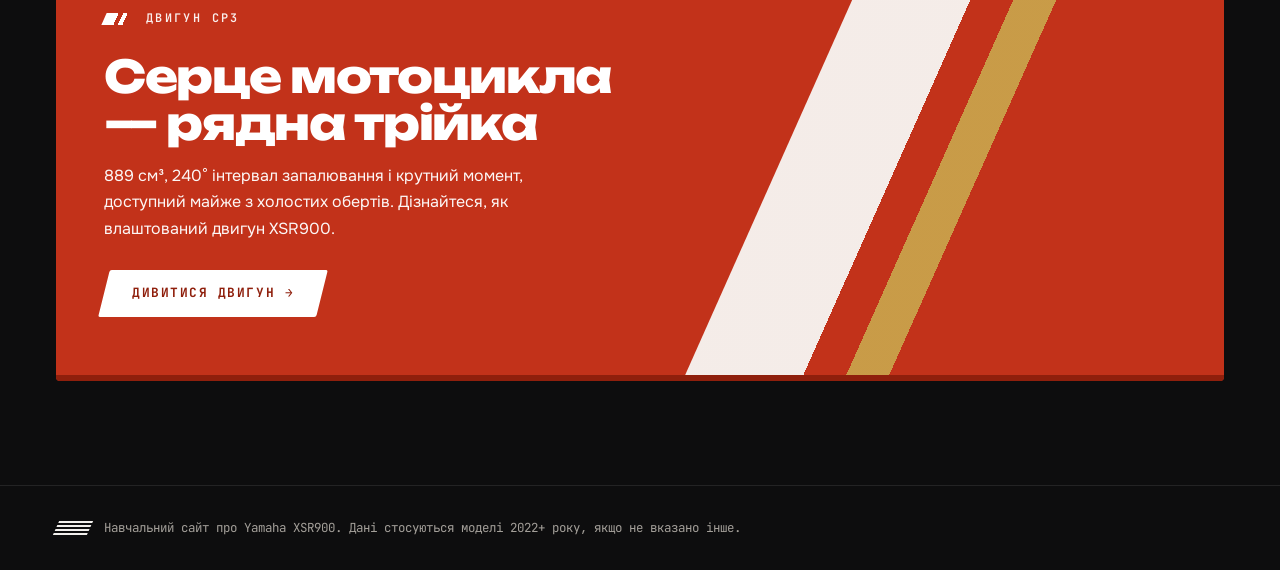
==== commit 65ed93a3: "Fix site texts, add History page, owner gallery and glossary - Grammar fixes (ліврея/лівреї agreemen" ====
--- a/index.html
+++ b/index.html
@@ -19,6 +19,7 @@
       <a class="logo" href="index.html"><i class="mark" aria-hidden="true"></i><b>XSR<span>900</span></b></a>
       <nav class="nav" aria-label="Основна навігація">
         <a href="index.html" aria-current="page">Головна</a>
+        <a href="history.html">Історія</a>
         <a href="engine.html">Двигун</a>
       </nav>
       <div class="livery-switch" role="group" aria-label="Лівреї сайту">
@@ -66,7 +67,7 @@
           </div>
           <div class="number-plate" aria-label="119 кінських сил при 10 000 обертів за хвилину"><b>119</b><small>к.с. · 10 000</small></div>
           <figcaption class="only-red">Фото: власник мотоцикла</figcaption>
-          <figcaption class="only-blue">Фото: <a href="https://commons.wikimedia.org/wiki/File:2022_Yamaha_XSR900.png" target="_blank" rel="noopener">Wikimedia Commons</a></figcaption>
+          <figcaption class="only-blue">Фото: <a href="https://commons.wikimedia.org/wiki/File:2022_Yamaha_XSR900.png" target="_blank" rel="noopener">Chanokchon, CC BY-SA 4.0</a></figcaption>
         </figure>
       </div>
 
@@ -112,7 +113,7 @@
           <div class="panel card">
             <figure class="lap-photo">
               <img src="https://upload.wikimedia.org/wikipedia/commons/thumb/d/db/1970_Yamaha_XS-1.JPG/960px-1970_Yamaha_XS-1.JPG" alt="Yamaha XS-1 1970 року" loading="lazy" width="960" height="540">
-              <figcaption><a href="https://commons.wikimedia.org/wiki/File:1970_Yamaha_XS-1.JPG" target="_blank" rel="noopener">Wikimedia Commons</a></figcaption>
+              <figcaption><a href="https://commons.wikimedia.org/wiki/File:1970_Yamaha_XS-1.JPG" target="_blank" rel="noopener">Rainmaker47, CC BY-SA 4.0</a></figcaption>
             </figure>
             <div class="lap-body">
               <span class="year">1970</span>
@@ -124,13 +125,13 @@
         <li class="lap">
           <div class="panel card">
             <figure class="lap-photo">
-              <img src="https://upload.wikimedia.org/wikipedia/commons/thumb/2/25/XSR700.jpg/960px-XSR700.jpg" alt="Yamaha XSR700 — перша модель Faster Sons" loading="lazy" width="960" height="540">
-              <figcaption><a href="https://commons.wikimedia.org/wiki/File:XSR700.jpg" target="_blank" rel="noopener">Wikimedia Commons</a></figcaption>
+              <img src="https://upload.wikimedia.org/wikipedia/commons/thumb/2/25/XSR700.jpg/960px-XSR700.jpg" alt="Yamaha XSR700 — модель, що виросла з концепту Faster Sons" loading="lazy" width="960" height="540">
+              <figcaption><a href="https://commons.wikimedia.org/wiki/File:XSR700.jpg" target="_blank" rel="noopener">Bonnerider, CC BY-SA 4.0</a></figcaption>
             </figure>
             <div class="lap-body">
               <span class="year">2015</span>
               <h3>Faster Sons і Sport Heritage</h3>
-              <p>Yamaha запускає філософію Faster Sons: сучасна техніка в класичній формі, створена разом з відомими кастом-майстернями. Першою серійною моделлю став XSR700, молодший брат майбутнього XSR900.</p>
+              <p>Yamaha представляє філософію Faster Sons: сучасна техніка в класичній формі. Кастом на базі MT-07 від Шіньї Кімури лягає в основу XSR700, а на виставці EICMA у листопаді показують і XSR900.</p>
             </div>
           </div>
         </li>
@@ -138,12 +139,12 @@
           <div class="panel card">
             <figure class="lap-photo">
               <img src="https://upload.wikimedia.org/wikipedia/commons/thumb/6/65/2016_Yamaha_XSR900.jpg/960px-2016_Yamaha_XSR900.jpg" alt="Yamaha XSR900 першого покоління, 2016" loading="lazy" width="960" height="540">
-              <figcaption><a href="https://commons.wikimedia.org/wiki/File:2016_Yamaha_XSR900.jpg" target="_blank" rel="noopener">Wikimedia Commons</a></figcaption>
+              <figcaption><a href="https://commons.wikimedia.org/wiki/File:2016_Yamaha_XSR900.jpg" target="_blank" rel="noopener">O1dm0n, CC BY-SA 4.0</a></figcaption>
             </figure>
             <div class="lap-body">
               <span class="year">2016</span>
               <h3>Перший XSR900</h3>
-              <p>На базі родстера MT-09 з'являється XSR900: трійка 847 см³, круглий фар, алюмінієві деталі й класичний силует бака. Модель швидко стає однією з найпопулярніших у класі.</p>
+              <p>На базі родстера MT-09 з'являється XSR900: трійка 847 см³, кругла фара, алюмінієві деталі й класичний силует бака. Модель очолює лінійку XSR над молодшим XSR700.</p>
             </div>
           </div>
         </li>
@@ -151,12 +152,12 @@
           <div class="panel card">
             <figure class="lap-photo">
               <img src="https://upload.wikimedia.org/wikipedia/commons/thumb/f/f8/2022_Yamaha_XSR900.png/960px-2022_Yamaha_XSR900.png" alt="Yamaha XSR900 другого покоління, 2022" loading="lazy" width="960" height="540">
-              <figcaption><a href="https://commons.wikimedia.org/wiki/File:2022_Yamaha_XSR900.png" target="_blank" rel="noopener">Wikimedia Commons</a></figcaption>
+              <figcaption><a href="https://commons.wikimedia.org/wiki/File:2022_Yamaha_XSR900.png" target="_blank" rel="noopener">Chanokchon, CC BY-SA 4.0</a></figcaption>
             </figure>
             <div class="lap-body">
               <span class="year">2022</span>
               <h3>Друге покоління</h3>
-              <p>Повністю нова модель: двигун 889 см³, нова рама Deltabox, довший маятник і 6-осьовий IMU. Дизайн натхненний гоночними мотоциклами Yamaha 80-х, а фірмовим став колір Legend Blue із золотими дисками.</p>
+              <p>Повністю нова модель: двигун 889 см³, нова алюмінієва литтєва рама, довший маятник і 6-осьовий IMU. Дизайн натхненний гоночними мотоциклами Yamaha 80-х, а фірмовим став колір Legend Blue із золотими дисками.</p>
             </div>
           </div>
         </li>
@@ -164,7 +165,7 @@
           <div class="panel card">
             <figure class="lap-photo">
               <img src="https://upload.wikimedia.org/wikipedia/commons/thumb/3/3d/Yamaha_XSR900_GP.jpg/960px-Yamaha_XSR900_GP.jpg" alt="Yamaha XSR900 GP з напівобтічником" loading="lazy" width="960" height="540">
-              <figcaption><a href="https://commons.wikimedia.org/wiki/File:Yamaha_XSR900_GP.jpg" target="_blank" rel="noopener">Wikimedia Commons</a></figcaption>
+              <figcaption><a href="https://commons.wikimedia.org/wiki/File:Yamaha_XSR900_GP.jpg" target="_blank" rel="noopener">802xr, CC BY 4.0</a></figcaption>
             </figure>
             <div class="lap-body">
               <span class="year">2024</span>
@@ -175,6 +176,7 @@
         </li>
       </ol>
       <div class="laps-progress" aria-hidden="true" hidden><i></i></div>
+      <p class="reveal" style="margin-top:28px"><a class="btn ghost" href="history.html"><span>Повна історія Faster Sons →</span></a></p>
     </section>
 
     <!-- ================= ДИЗАЙН ================= -->
@@ -184,17 +186,17 @@
           <img src="images/design-side-800.jpg"
                srcset="images/design-side-800.jpg 800w, images/design-side-1600.jpg 1600w"
                sizes="(max-width: 860px) 100vw, 620px"
-               alt="Yamaha XSR900 Legend Red збоку: білий бак з логотипом і червоним блоком, круглий фар, золота вилка" class="only-red" loading="lazy" width="1600" height="1067">
+               alt="Yamaha XSR900 Legend Red збоку: білий бак з логотипом і червоним блоком, кругла фара, золота вилка" class="only-red" loading="lazy" width="1600" height="1067">
           <img class="only-blue" src="https://upload.wikimedia.org/wikipedia/commons/thumb/f/f8/2022_Yamaha_XSR900.png/960px-2022_Yamaha_XSR900.png"
                srcset="https://upload.wikimedia.org/wikipedia/commons/thumb/f/f8/2022_Yamaha_XSR900.png/960px-2022_Yamaha_XSR900.png 960w, https://upload.wikimedia.org/wikipedia/commons/f/f8/2022_Yamaha_XSR900.png 1402w"
                sizes="(max-width: 860px) 100vw, 620px"
-               alt="Yamaha XSR900 2022: бак Legend Blue, круглий фар, золота вилка й диски" loading="lazy" width="1402" height="1027">
+               alt="Yamaha XSR900 2022: бак Legend Blue, кругла фара, золота вилка й диски" loading="lazy" width="1402" height="1027">
           <button class="hotspot" type="button" style="--x:53%;--y:36%;--xb:42%;--yb:24%" data-target="f-tank" aria-label="Бак">1</button>
-          <button class="hotspot" type="button" style="--x:69.5%;--y:36%;--xb:73%;--yb:23%" data-target="f-light" aria-label="Круглий LED-фар">2</button>
+          <button class="hotspot" type="button" style="--x:69.5%;--y:36%;--xb:73%;--yb:23%" data-target="f-light" aria-label="Кругла LED-фара">2</button>
           <button class="hotspot" type="button" style="--x:72.5%;--y:64%;--xb:69%;--yb:80%" data-target="f-wheels" aria-label="Золоті диски Spinforged">3</button>
-          <button class="hotspot" type="button" style="--x:50%;--y:57%;--xb:50%;--yb:42%" data-target="f-frame" aria-label="Рама Deltabox">4</button>
+          <button class="hotspot" type="button" style="--x:50%;--y:57%;--xb:50%;--yb:42%" data-target="f-frame" aria-label="Алюмінієва рама">4</button>
           <figcaption class="only-red">Фото: власник мотоцикла</figcaption>
-          <figcaption class="only-blue">Фото: <a href="https://commons.wikimedia.org/wiki/File:2022_Yamaha_XSR900.png" target="_blank" rel="noopener">Wikimedia Commons</a></figcaption>
+          <figcaption class="only-blue">Фото: <a href="https://commons.wikimedia.org/wiki/File:2022_Yamaha_XSR900.png" target="_blank" rel="noopener">Chanokchon, CC BY-SA 4.0</a></figcaption>
         </figure>
         <div>
           <div class="section-head reveal" style="margin-bottom:28px">
@@ -204,11 +206,11 @@
           <ul class="feature-list">
             <li id="f-tank" class="reveal from-right" style="--delay:.05s">
               <span class="ic" aria-hidden="true"><svg viewBox="0 0 32 32" fill="none" stroke="currentColor" stroke-width="2" stroke-linejoin="round"><path d="M4 20c0-7 5-12 13-12 6 0 11 3 11 9v3c0 2-1 3-3 3H7c-2 0-3-1-3-3Z"/><path d="M9 17l14-5"/><path d="M10 21l14-5"/></svg></span>
-              <div><span class="idx">01</span><h3 class="only-red">Бак Legend Red</h3><p class="only-red">Білий бак з червоним блоком і чорною окантовкою, червоні крило й бокові панелі — відсилання до гоночних лівреї Marlboro 80-х.</p><h3 class="only-blue">Бак Legend Blue</h3><p class="only-blue">Глибокий синій колір з білими й золотими акцентами — відсилання до гоночних лівреї Gauloises 80-х.</p></div>
+              <div><span class="idx">01</span><h3 class="only-red">Бак Legend Red</h3><p class="only-red">Білий бак з червоним блоком і чорною окантовкою, червоне крило й бокові панелі — відсилання до гоночної лівреї Marlboro 80-х.</p><h3 class="only-blue">Бак Legend Blue</h3><p class="only-blue">Глибокий синій колір з білими й золотими акцентами — відсилання до гоночної лівреї Gauloises 80-х.</p></div>
             </li>
             <li id="f-light" class="reveal from-right" style="--delay:.15s">
               <span class="ic" aria-hidden="true"><svg viewBox="0 0 32 32" fill="none" stroke="currentColor" stroke-width="2"><circle cx="16" cy="16" r="11"/><circle cx="16" cy="16" r="6"/><path d="M16 5v3M16 24v3M5 16h3M24 16h3"/></svg></span>
-              <div><span class="idx">02</span><h3>Круглий LED-фар</h3><p>Класична форма з сучасною світлодіодною оптикою та денними ходовими вогнями.</p></div>
+              <div><span class="idx">02</span><h3>Кругла LED-фара</h3><p>Класична форма з сучасною світлодіодною оптикою та денними ходовими вогнями.</p></div>
             </li>
             <li id="f-wheels" class="reveal from-right" style="--delay:.25s">
               <span class="ic" aria-hidden="true"><svg viewBox="0 0 32 32" fill="none" stroke="currentColor" stroke-width="2"><circle cx="16" cy="16" r="12"/><circle cx="16" cy="16" r="3"/><path d="M16 13V4M18.6 17.5l7.8 4.5M13.4 17.5l-7.8 4.5"/></svg></span>
@@ -216,7 +218,7 @@
             </li>
             <li id="f-frame" class="reveal from-right" style="--delay:.35s">
               <span class="ic" aria-hidden="true"><svg viewBox="0 0 32 32" fill="none" stroke="currentColor" stroke-width="2" stroke-linejoin="round"><path d="M5 25 16 6l11 19Z"/><path d="M11 25l5-9 5 9"/></svg></span>
-              <div><span class="idx">04</span><h3>Рама Deltabox</h3><p>Алюмінієва рама з відкритими елементами, що підкреслюють механічний характер мотоцикла.</p></div>
+              <div><span class="idx">04</span><h3>Алюмінієва рама</h3><p>Литтєва рама з тонкими стінками (до 1,7 мм) і відкритими елементами, що підкреслюють механічний характер мотоцикла.</p></div>
             </li>
           </ul>
         </div>
@@ -228,7 +230,7 @@
       <div class="section-head reveal">
         <p class="eyebrow">Кольорові рішення</p>
         <h2 id="colors-title">Лівреї за роками</h2>
-        <p>Кожне покоління XSR900 отримувало забарвлення, що відсилають до гоночної історії Yamaha. Оберіть лівреї: акцентний колір сайту зміниться під неї. Назви й набір кольорів залежать від ринку, тут зібрано основні.</p>
+        <p>Кожне покоління XSR900 отримувало забарвлення, що відсилають до гоночної історії Yamaha. Оберіть ліврею: акцентний колір сайту зміниться під неї. Назви й набір кольорів залежать від ринку, тут зібрано основні.</p>
       </div>
 
       <div class="tabs reveal" role="tablist" aria-label="Покоління" hidden>
@@ -242,7 +244,7 @@
           <div class="stage-info" aria-live="polite">
             <div class="sw-meta"><span class="chip" data-stage-year>2024</span><span class="model" data-stage-model>XSR900 · XSR900 GP</span></div>
             <h3 data-stage-name>Legend Red</h3>
-            <p data-stage-desc>Білий бак з червоним блоком, червоні крило й бокові панелі, золоті вилка й диски — у стилі гоночних лівреї Marlboro. У Японії — Silky White, у США — Heritage White.</p>
+            <p data-stage-desc>Білий бак з червоним блоком, червоне крило й бокові панелі, золоті вилка й диски — у стилі гоночної лівреї Marlboro. У Японії — Silky White, у США — Heritage White.</p>
           </div>
         </div>
 
@@ -287,17 +289,17 @@
               <span class="tank t-midnight"></span><span class="sw-name">Midnight Black</span><span class="sw-year">2022</span>
               <span class="sw-desc">Глибокий чорний з графітовими деталями — найспокійніший варіант другого покоління.</span>
             </button>
-            <button class="sw" type="button" aria-pressed="true" data-livery="t-legend-red" data-accent="#d4381a" data-ink="#fff" data-year="2024" data-model="XSR900 · XSR900 GP" data-desc="Білий бак з червоним блоком, червоні крило й бокові панелі, золоті вилка й диски — у стилі гоночних лівреї Marlboro. У Японії — Silky White, у США — Heritage White.">
+            <button class="sw" type="button" aria-pressed="true" data-livery="t-legend-red" data-accent="#d4381a" data-ink="#fff" data-year="2024" data-model="XSR900 · XSR900 GP" data-desc="Білий бак з червоним блоком, червоне крило й бокові панелі, золоті вилка й диски — у стилі гоночної лівреї Marlboro. У Японії — Silky White, у США — Heritage White.">
               <span class="tank t-legend-red"></span><span class="sw-name">Legend Red</span><span class="sw-year">2024</span>
-              <span class="sw-desc">Білий бак з червоним блоком, червоні крило й бокові панелі, золоті вилка й диски — у стилі гоночних лівреї Marlboro. У Японії — Silky White, у США — Heritage White.</span>
+              <span class="sw-desc">Білий бак з червоним блоком, червоне крило й бокові панелі, золоті вилка й диски — у стилі гоночної лівреї Marlboro. У Японії — Silky White, у США — Heritage White.</span>
             </button>
             <button class="sw" type="button" aria-pressed="false" data-livery="t-pastel-grey" data-accent="#8a8e95" data-ink="#111" data-year="2024" data-model="XSR900 GP" data-desc="Монотонний темно-сірий для тих, хто хоче ретро-силует без яскравої лівреї.">
               <span class="tank t-pastel-grey"></span><span class="sw-name">Pastel Dark Grey</span><span class="sw-year">2024</span>
               <span class="sw-desc">Монотонний темно-сірий для тих, хто хоче ретро-силует без яскравої лівреї.</span>
             </button>
-            <button class="sw" type="button" aria-pressed="false" data-livery="t-ivory" data-accent="#a8703f" data-ink="#fff" data-year="2025" data-model="XSR900 (Японія)" data-desc="Пастельний слонова кістка з коричневим шкіряним сідлом, обмежена серія для Японії.">
+            <button class="sw" type="button" aria-pressed="false" data-livery="t-ivory" data-accent="#a8703f" data-ink="#fff" data-year="2025" data-model="XSR900 (Японія)" data-desc="Пастельний колір слонової кістки з коричневим шкіряним сідлом, обмежена серія для Японії.">
               <span class="tank t-ivory"></span><span class="sw-name">Ceramic Ivory</span><span class="sw-year">2025</span>
-              <span class="sw-desc">Пастельний слонова кістка з коричневим шкіряним сідлом, обмежена серія для Японії.</span>
+              <span class="sw-desc">Пастельний колір слонової кістки з коричневим шкіряним сідлом, обмежена серія для Японії.</span>
             </button>
             <button class="sw" type="button" aria-pressed="false" data-livery="t-legend-yellow" data-accent="#f2c230" data-ink="#111" data-year="2026" data-model="XSR900 GP" data-desc="Жовтий з чорно-білим «speed block» у кольорах US Intercolor, як YZR500 Кенні Робертса.">
               <span class="tank t-legend-yellow"></span><span class="sw-name">Legend Yellow</span><span class="sw-year">2026</span>
@@ -307,9 +309,9 @@
               <span class="tank t-neon-white"></span><span class="sw-name">Neon White</span><span class="sw-year">2027</span>
               <span class="sw-desc">Білий з рожевими й блакитними акцентами — данина YZF750R 1993 року. Анонсовано.</span>
             </button>
-            <button class="sw" type="button" aria-pressed="false" data-livery="t-legend-blue-gp" data-accent="#f2c230" data-ink="#111" data-year="2027" data-model="XSR900 GP (Європа)" data-desc="Синьо-жовта лівреї Sonauto Кристіана Саррона зі сріблястою рамою. Анонсовано.">
+            <button class="sw" type="button" aria-pressed="false" data-livery="t-legend-blue-gp" data-accent="#f2c230" data-ink="#111" data-year="2027" data-model="XSR900 GP (Європа)" data-desc="Синьо-жовта ліврея Sonauto Кристіана Саррона зі сріблястою рамою. Анонсовано.">
               <span class="tank t-legend-blue-gp"></span><span class="sw-name">Legend Blue GP</span><span class="sw-year">2027</span>
-              <span class="sw-desc">Синьо-жовта лівреї Sonauto Кристіана Саррона зі сріблястою рамою. Анонсовано.</span>
+              <span class="sw-desc">Синьо-жовта ліврея Sonauto Кристіана Саррона зі сріблястою рамою. Анонсовано.</span>
             </button>
           </div>
         </div>
@@ -338,7 +340,7 @@
           <article class="tft-cell">
             <div class="num">02</div>
             <h3>Контроль тяги і заносу</h3>
-            <p>Трекшн-, слайд- і лифт-контроль тримають заднє колесо на дорозі навіть у нахилі.</p>
+            <p>Трекшн-, слайд- і ліфт-контроль тримають заднє колесо на дорозі навіть у нахилі.</p>
           </article>
           <article class="tft-cell">
             <div class="num">03</div>
@@ -355,6 +357,35 @@
     </section>
 
     <!-- ================= CTA ================= -->
+    <!-- ================= МІЙ XSR900 ================= -->
+    <section class="container section" id="gallery" aria-labelledby="gallery-title">
+      <div class="section-head reveal">
+        <p class="eyebrow">Живі фото</p>
+        <h2 id="gallery-title">Мій XSR900</h2>
+        <p>Мотоцикл у Legend Red 2024 року в місті: бак з червоним блоком, золоті диски та вилка, сумки-кофри для далеких поїздок.</p>
+      </div>
+      <div class="gallery">
+        <figure class="reveal">
+          <img src="images/gallery-tank-700.jpg" srcset="images/gallery-tank-700.jpg 700w, images/gallery-tank-1400.jpg 1400w" sizes="(max-width: 640px) 100vw, (max-width: 1000px) 50vw, 380px" alt="Бак Legend Red зблизька: червоний блок, логотип Yamaha й чорна окантовка" loading="lazy" width="1400" height="934">
+        </figure>
+        <figure class="reveal">
+          <img src="images/gallery-sunset-600.jpg" srcset="images/gallery-sunset-600.jpg 600w, images/gallery-sunset-1000.jpg 1000w" sizes="(max-width: 640px) 100vw, (max-width: 1000px) 50vw, 380px" alt="XSR900 спереду у променях призахідного сонця з довгою тінню на плитці" loading="lazy" width="1000" height="1501">
+        </figure>
+        <figure class="reveal">
+          <img src="images/gallery-ride-700.jpg" srcset="images/gallery-ride-700.jpg 700w, images/gallery-ride-1400.jpg 1400w" sizes="(max-width: 640px) 100vw, (max-width: 1000px) 50vw, 380px" alt="Райдер на XSR900 у русі, фото з панорамуванням" loading="lazy" width="1400" height="934">
+        </figure>
+        <figure class="reveal">
+          <img src="images/design-side-800.jpg" srcset="images/design-side-800.jpg 800w, images/design-side-1600.jpg 1600w" sizes="(max-width: 640px) 100vw, (max-width: 1000px) 50vw, 380px" alt="XSR900 збоку на пішохідному переході: білий бак, червоне крило, золота вилка" loading="lazy" width="1600" height="1067">
+        </figure>
+        <figure class="reveal">
+          <img src="images/gallery-ride2-700.jpg" srcset="images/gallery-ride2-700.jpg 700w, images/gallery-ride2-1400.jpg 1400w" sizes="(max-width: 640px) 100vw, (max-width: 1000px) 50vw, 380px" alt="XSR900 у русі на міській вулиці, розмите тло" loading="lazy" width="1400" height="934">
+        </figure>
+        <figure class="reveal">
+          <img src="images/garage-800.jpg" srcset="images/garage-800.jpg 800w, images/garage-1600.jpg 1600w" sizes="(max-width: 640px) 100vw, (max-width: 1000px) 50vw, 380px" alt="XSR900 біля темної стіни, поруч райдер у біло-червоній куртці" loading="lazy" width="1600" height="1067">
+        </figure>
+      </div>
+    </section>
+
     <section class="container section">
       <div class="cta reveal zoom">
         <p class="eyebrow">Двигун CP3</p>
@@ -366,7 +397,7 @@
   </main>
 
   <footer class="site-footer">
-    <div class="container"><span class="speed-block" aria-hidden="true"></span>Навчальний сайт про Yamaha XSR900. Характеристики наведено для моделі 2022+ року.</div>
+    <div class="container"><span class="speed-block" aria-hidden="true"></span>Навчальний сайт про Yamaha XSR900. Дані стосуються моделі 2022+ року, якщо не вказано інше.</div>
   </footer>
 </body>
 </html>
--- a/styles.css
+++ b/styles.css
@@ -1303,11 +1303,14 @@
   .theme-toggle { width: 46px; }
   [data-theme="dark"] .theme-toggle .knob { transform: translateX(16px); }
 }
-@media (max-width: 390px) {
+@media (max-width: 420px) {
   .header-inner { gap: 4px; }
-  .logo { font-size: .95em; }
-  .nav a { padding: 0 6px; letter-spacing: .02em; font-size: .72rem; }
-  .nav a::after { left: 6px; right: 6px; }
+  .logo { font-size: .9em; }
+  .nav a { padding: 0 4px; letter-spacing: 0; font-size: .66rem; }
+  .nav a::after { left: 4px; right: 4px; }
+  .livery-switch button { width: 20px; }
+  .theme-toggle { width: 42px; }
+  [data-theme="dark"] .theme-toggle .knob { transform: translateX(14px); }
   .dash { grid-template-columns: 1fr 1fr; }
   .stat { padding: 20px 16px; }
   .stat:nth-child(odd) { border-right: 1px solid rgba(255, 255, 255, .07); }
@@ -1326,3 +1329,139 @@
 
 /* Атрибут hidden має перемагати display компонентів */
 .tabs[hidden], .laps-nav[hidden], .laps-progress[hidden] { display: none; }
+
+
+/* =========================================================
+   Сторінка «Історія»
+   ========================================================= */
+.idea {
+  display: grid;
+  grid-template-columns: 1fr 1.2fr;
+  gap: 40px;
+  align-items: start;
+  padding: 40px;
+  border-left: 4px solid var(--accent);
+}
+.idea h2 { margin: 0; }
+.idea-text p { margin: 0 0 14px; color: var(--muted); }
+.idea-text p:last-child { margin-bottom: 0; }
+.idea-text b { color: var(--text); }
+
+.roots {
+  display: grid;
+  grid-template-columns: repeat(2, 1fr);
+  gap: 20px;
+}
+.root-card { overflow: hidden; display: flex; flex-direction: column; }
+.root-media { position: relative; }
+.root-photo { position: relative; margin: 0; overflow: hidden; background: var(--bg-2); }
+.root-photo img {
+  width: 100%;
+  height: auto;
+  aspect-ratio: 3 / 2;
+  object-fit: cover;
+  transition: transform .8s var(--ease);
+}
+.root-card:hover .root-photo img { transform: scale(1.05); }
+.root-photo figcaption {
+  position: absolute;
+  right: 8px;
+  bottom: 8px;
+  padding: 2px 8px;
+  border-radius: 2px;
+  background: rgba(0, 0, 0, .65);
+  font: .66rem/1.5 var(--f-mono);
+}
+.root-photo figcaption a { color: #fff; text-decoration: none; }
+.root-body { padding: 8px 26px 28px; }
+.root-year {
+  display: inline-block;
+  margin: -34px 0 10px -26px;
+  padding: 8px 14px 0 26px;
+  background: var(--surface);
+  position: relative;
+  font: 900 2.2rem/1 var(--f-display);
+  letter-spacing: -.04em;
+  color: var(--accent-text, var(--accent));
+}
+.root-body h3 { margin: 0 0 8px; }
+.root-body p { margin: 0; color: var(--muted); font-size: .95rem; }
+
+.chrono {
+  position: relative;
+  margin: 0;
+  padding: 0 0 0 28px;
+  list-style: none;
+  border-left: 2px solid var(--line);
+  margin-left: 6px;
+}
+.chrono-item {
+  position: relative;
+  display: grid;
+  grid-template-columns: 170px 1fr;
+  gap: 24px;
+  padding: 0 0 34px;
+}
+.chrono-item::before {
+  content: "";
+  position: absolute;
+  left: -37px;
+  top: 6px;
+  width: 14px;
+  height: 14px;
+  background: var(--bg);
+  border: 3px solid var(--accent);
+  transform: rotate(45deg);
+}
+.chrono-item .when {
+  font: 700 .85rem/1.6 var(--f-mono);
+  letter-spacing: .06em;
+  text-transform: uppercase;
+  color: var(--accent-text, var(--accent));
+}
+.chrono-item h3 { margin: 0 0 6px; }
+.chrono-item p { margin: 0; color: var(--muted); max-width: 46em; }
+
+.family th, .family td { padding: 16px 20px; vertical-align: top; }
+.family thead th {
+  font: 700 .72rem/1.3 var(--f-mono);
+  letter-spacing: .1em;
+  text-transform: uppercase;
+  color: var(--muted);
+  width: auto;
+}
+.family tbody th { width: auto; white-space: nowrap; color: var(--text); font: 800 1rem/1.4 var(--f-display); }
+.family td { font-weight: 500; color: var(--muted); font-size: .95rem; }
+.family td:nth-child(2) { font-family: var(--f-mono); font-weight: 600; color: var(--text); white-space: nowrap; }
+
+.sources { padding: 32px 36px; }
+.sources h2 { font-size: 1.4rem; margin-bottom: 10px; }
+.sources p { margin: 0 0 16px; color: var(--muted); max-width: 46em; }
+.sources ul { margin: 0; padding-left: 20px; columns: 2; column-gap: 40px; }
+.sources li { margin-bottom: 8px; break-inside: avoid; font-size: .92rem; }
+
+@media (max-width: 860px) {
+  .idea { grid-template-columns: 1fr; gap: 16px; padding: 28px 24px; }
+  .roots { grid-template-columns: 1fr; }
+  .chrono-item { grid-template-columns: 1fr; gap: 4px; }
+  .sources { padding: 24px; }
+  .sources ul { columns: 1; }
+  .family th, .family td { padding: 12px 14px; }
+}
+
+
+/* Галерея власника */
+.gallery { columns: 3; column-gap: 16px; }
+.gallery figure { margin: 0 0 16px; break-inside: avoid; overflow: hidden; border-radius: var(--radius); background: var(--bg-2); }
+.gallery img { width: 100%; height: auto; transition: transform .8s var(--ease); }
+.gallery figure:hover img { transform: scale(1.04); }
+
+/* Словничок */
+.glossary { display: grid; grid-template-columns: repeat(2, 1fr); gap: 16px; margin: 0; }
+.term { margin: 0; padding: 22px 24px; background: var(--surface); border: 1px solid var(--border); border-left: 3px solid var(--accent); border-radius: var(--radius); }
+.term dt { margin: 0 0 6px; font: 800 1.15rem/1.2 var(--f-display); letter-spacing: -.02em; }
+.term dd { margin: 0; color: var(--muted); font-size: .95rem; }
+.term dd span { display: block; margin-bottom: 4px; font: 600 .72rem/1.4 var(--f-mono); letter-spacing: .08em; text-transform: uppercase; color: var(--accent-text, var(--accent)); }
+
+@media (max-width: 1000px) { .gallery { columns: 2; } }
+@media (max-width: 640px) { .gallery { columns: 1; } .glossary { grid-template-columns: 1fr; } }
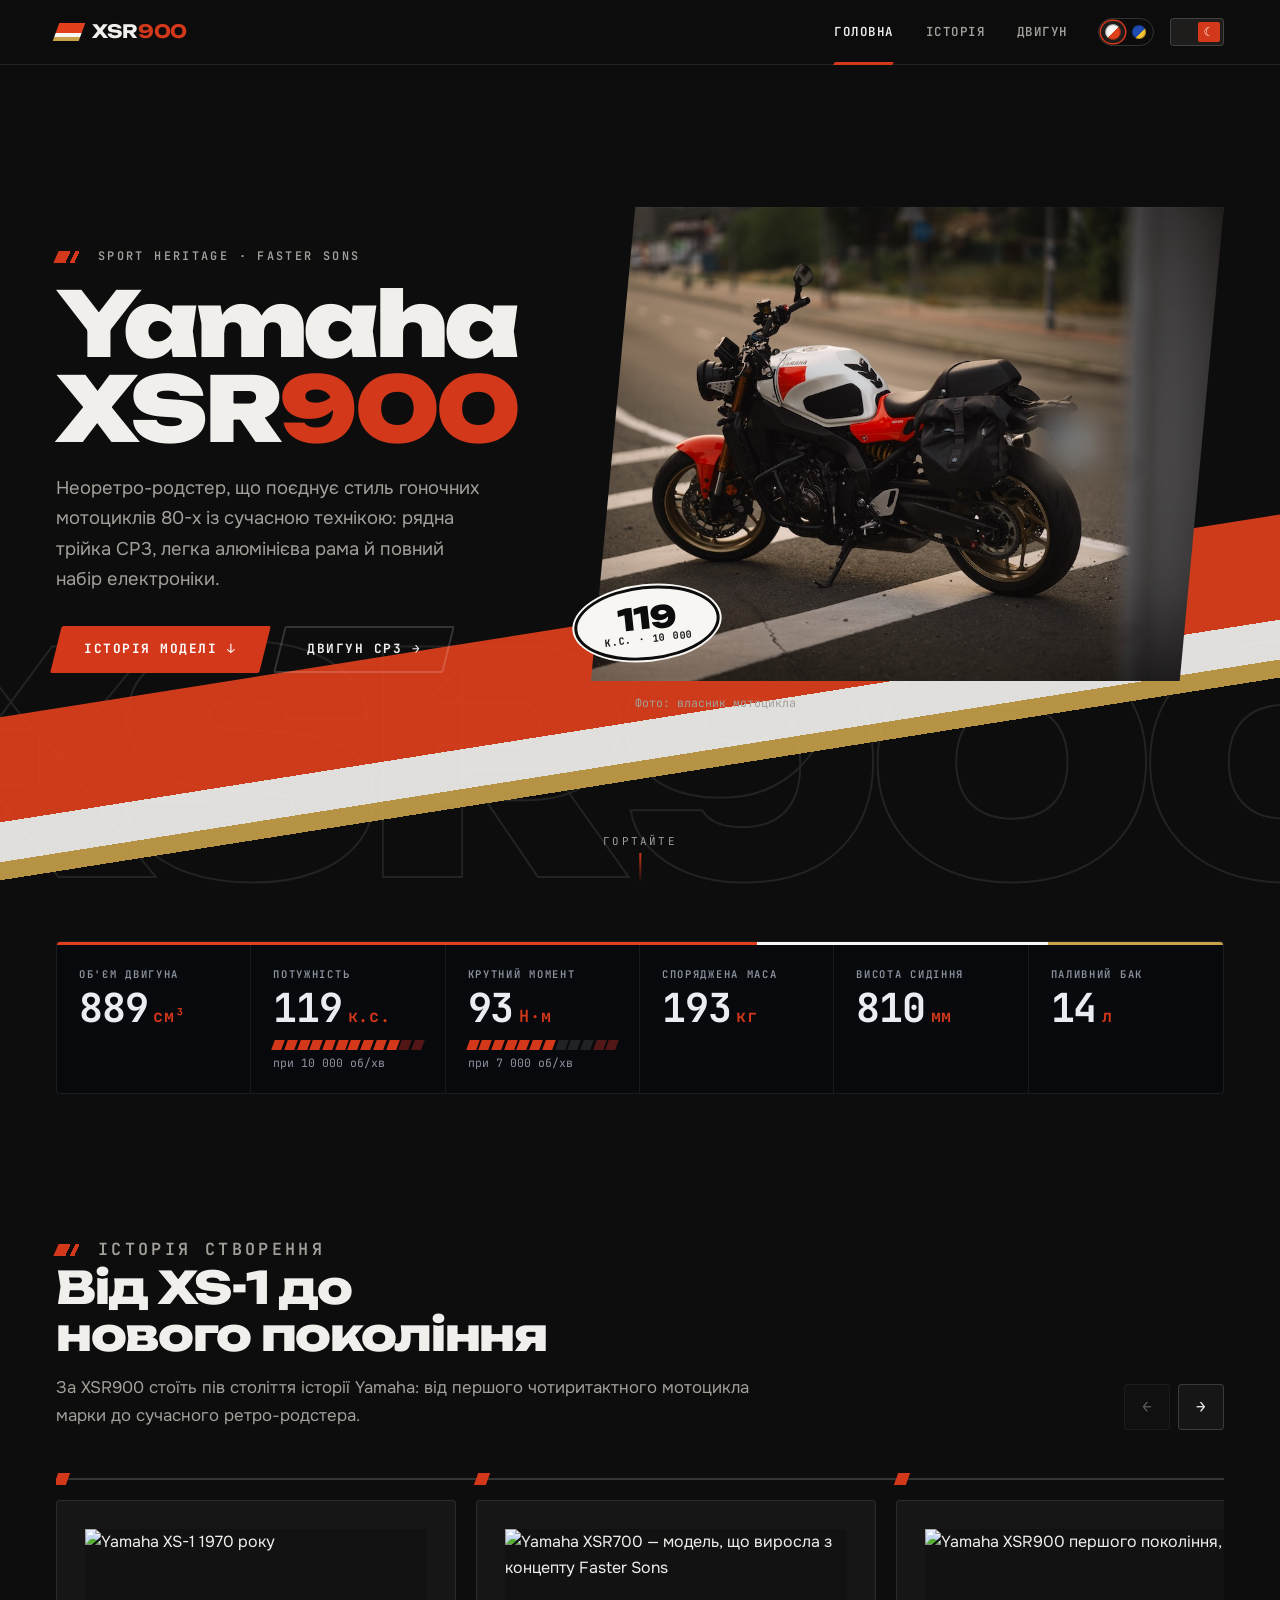
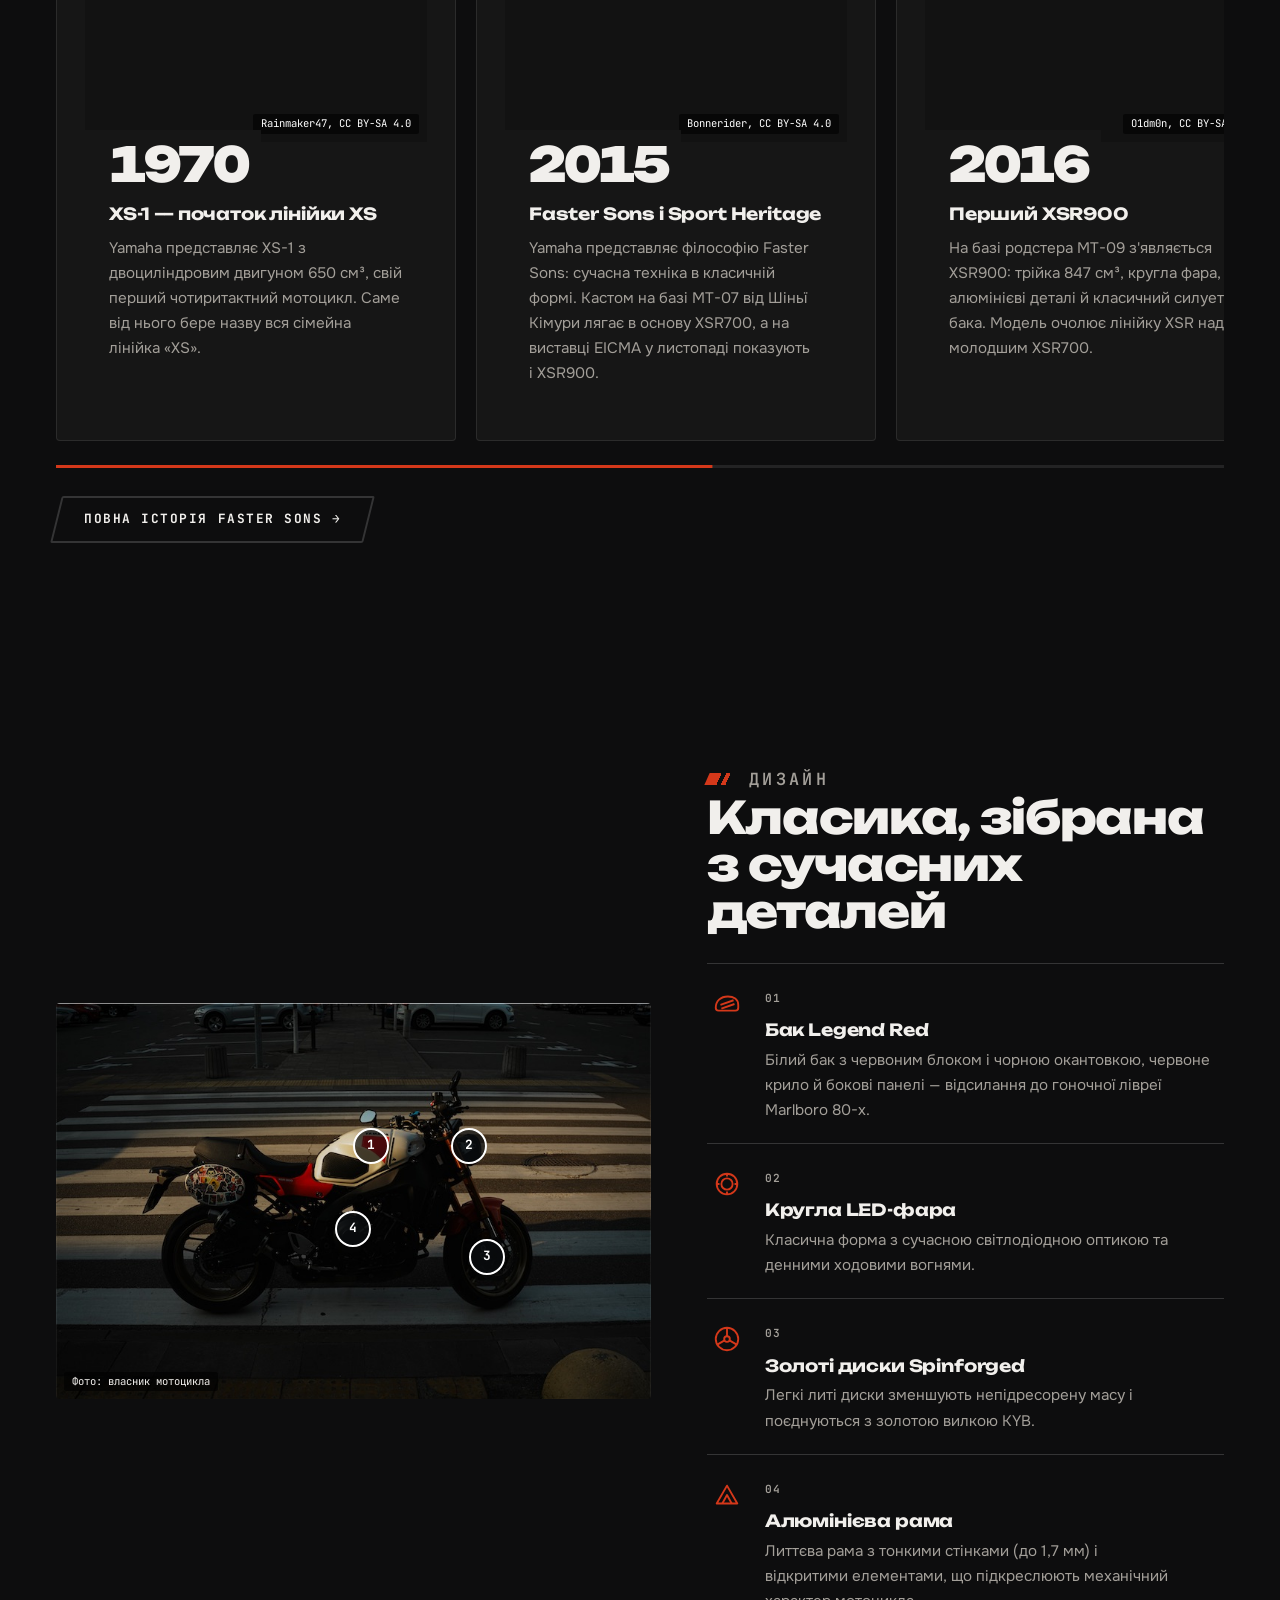
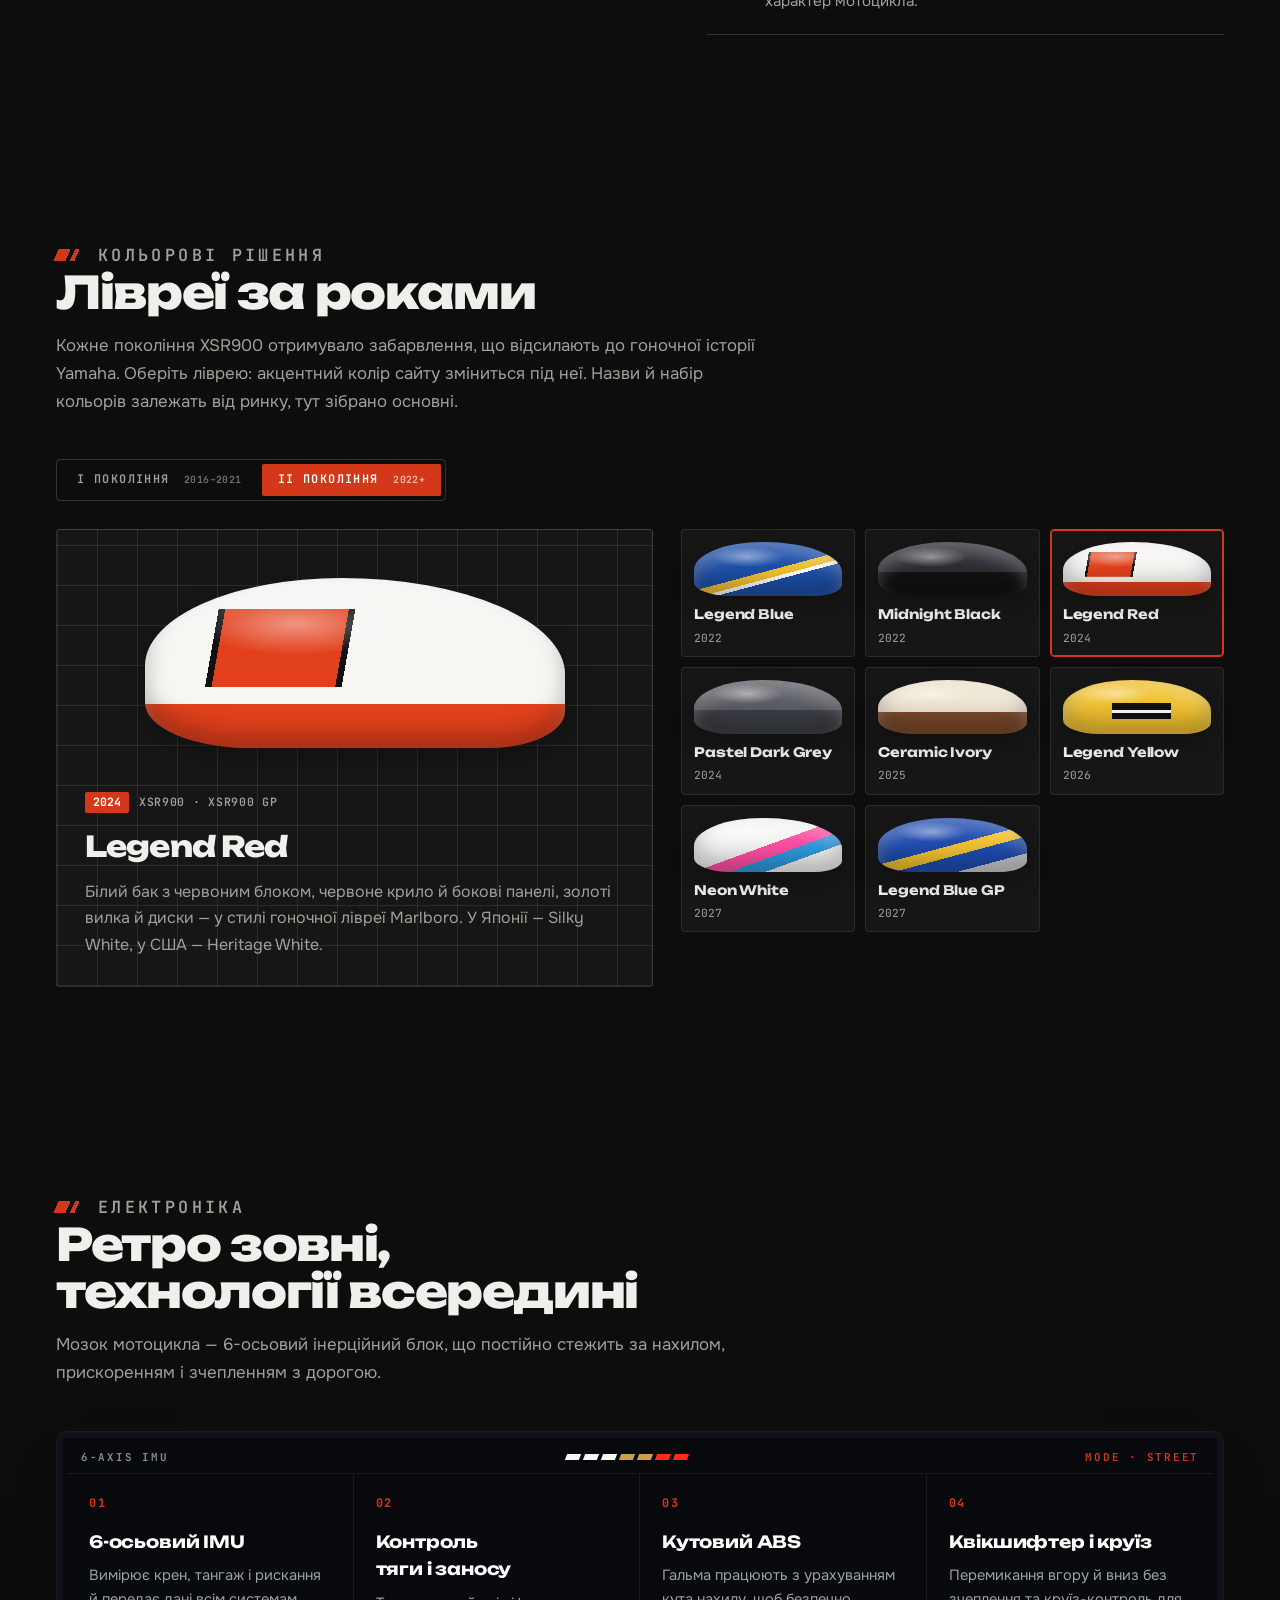
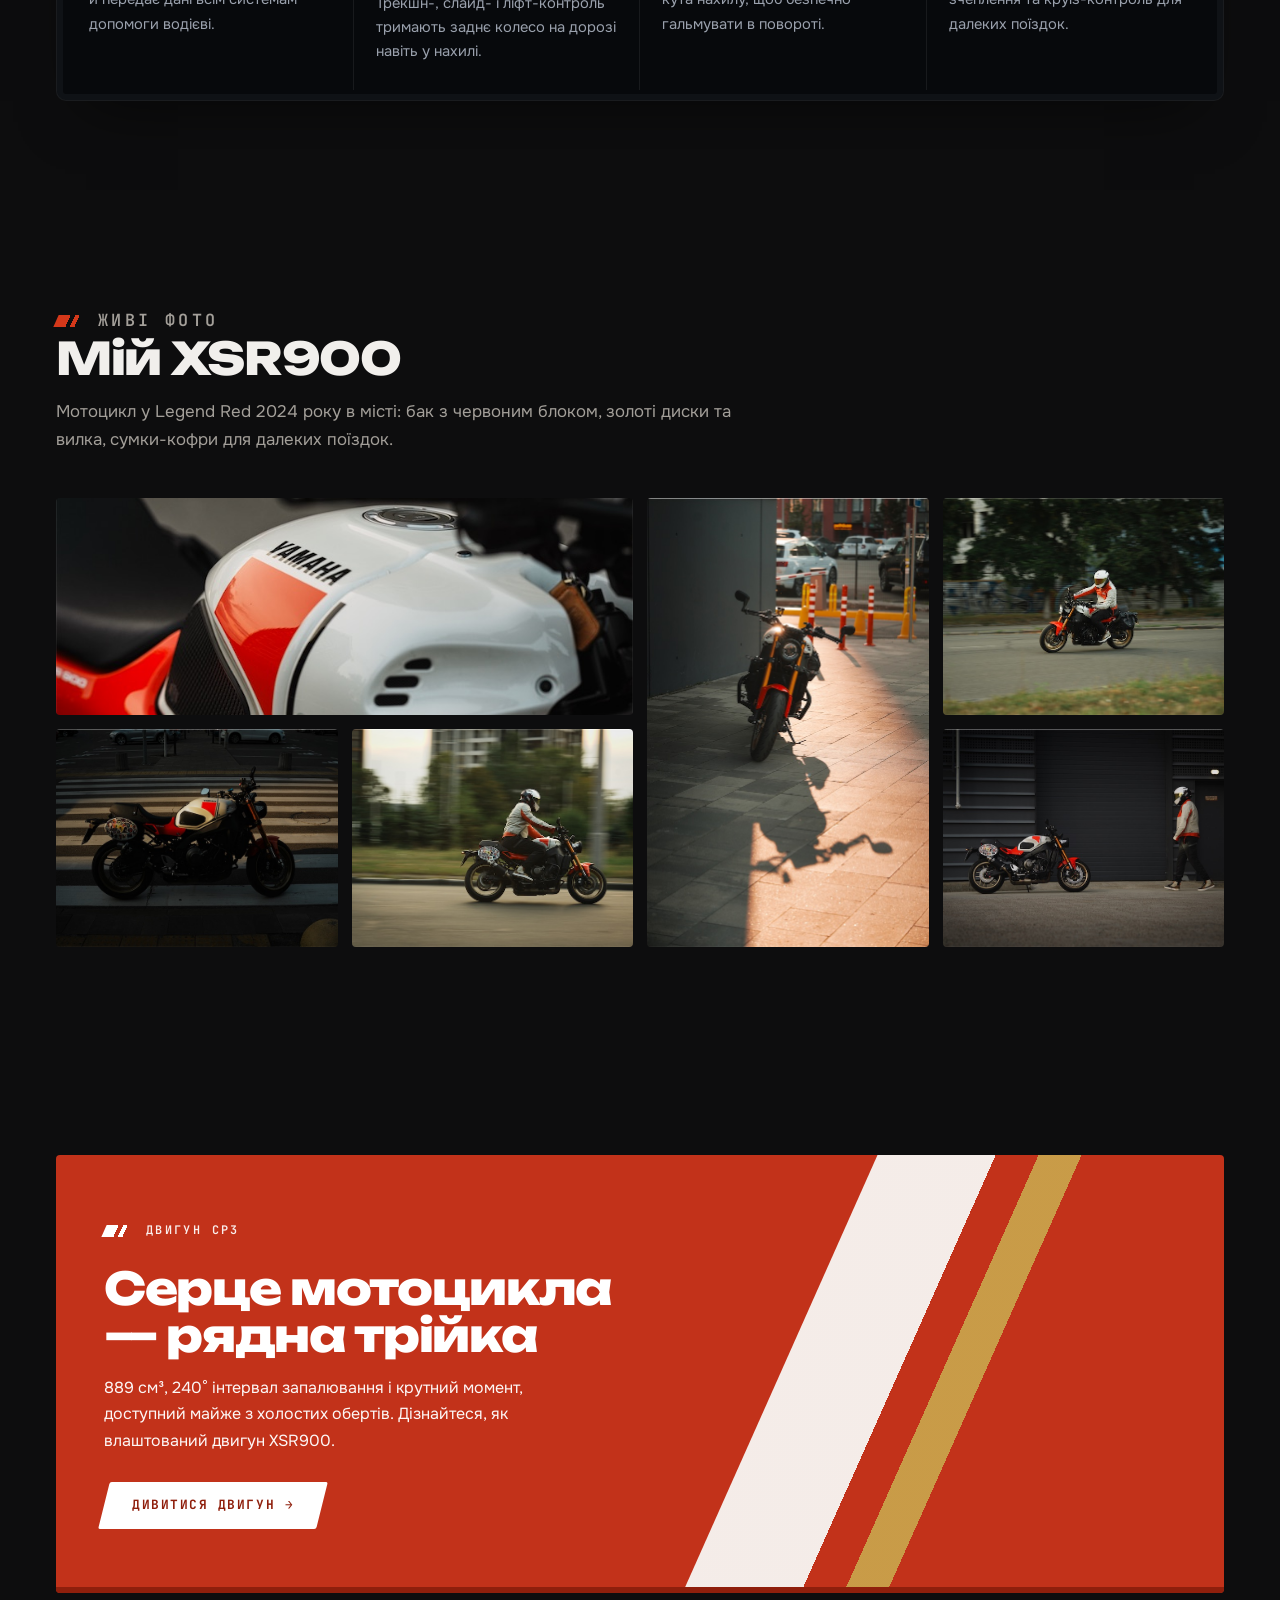
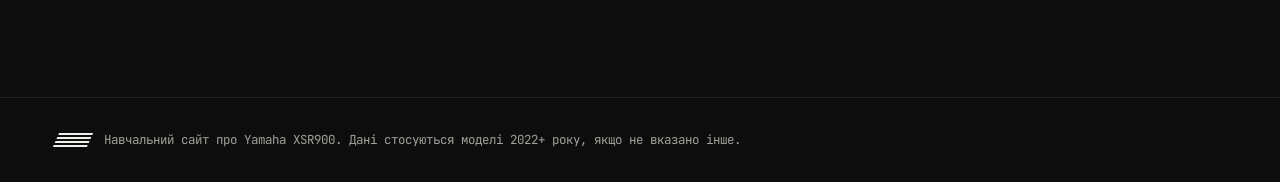
==== commit 30cf5383: "Rework "Живі фото" gallery: fixed grid with staggered reveal The multi-column masonry made the secti" ====
--- a/index.html
+++ b/index.html
@@ -364,24 +364,24 @@
         <h2 id="gallery-title">Мій XSR900</h2>
         <p>Мотоцикл у Legend Red 2024 року в місті: бак з червоним блоком, золоті диски та вилка, сумки-кофри для далеких поїздок.</p>
       </div>
-      <div class="gallery">
-        <figure class="reveal">
-          <img src="images/gallery-tank-700.jpg" srcset="images/gallery-tank-700.jpg 700w, images/gallery-tank-1400.jpg 1400w" sizes="(max-width: 640px) 100vw, (max-width: 1000px) 50vw, 380px" alt="Бак Legend Red зблизька: червоний блок, логотип Yamaha й чорна окантовка" loading="lazy" width="1400" height="934">
-        </figure>
-        <figure class="reveal">
-          <img src="images/gallery-sunset-600.jpg" srcset="images/gallery-sunset-600.jpg 600w, images/gallery-sunset-1000.jpg 1000w" sizes="(max-width: 640px) 100vw, (max-width: 1000px) 50vw, 380px" alt="XSR900 спереду у променях призахідного сонця з довгою тінню на плитці" loading="lazy" width="1000" height="1501">
-        </figure>
-        <figure class="reveal">
-          <img src="images/gallery-ride-700.jpg" srcset="images/gallery-ride-700.jpg 700w, images/gallery-ride-1400.jpg 1400w" sizes="(max-width: 640px) 100vw, (max-width: 1000px) 50vw, 380px" alt="Райдер на XSR900 у русі, фото з панорамуванням" loading="lazy" width="1400" height="934">
-        </figure>
-        <figure class="reveal">
-          <img src="images/design-side-800.jpg" srcset="images/design-side-800.jpg 800w, images/design-side-1600.jpg 1600w" sizes="(max-width: 640px) 100vw, (max-width: 1000px) 50vw, 380px" alt="XSR900 збоку на пішохідному переході: білий бак, червоне крило, золота вилка" loading="lazy" width="1600" height="1067">
-        </figure>
-        <figure class="reveal">
-          <img src="images/gallery-ride2-700.jpg" srcset="images/gallery-ride2-700.jpg 700w, images/gallery-ride2-1400.jpg 1400w" sizes="(max-width: 640px) 100vw, (max-width: 1000px) 50vw, 380px" alt="XSR900 у русі на міській вулиці, розмите тло" loading="lazy" width="1400" height="934">
-        </figure>
-        <figure class="reveal">
-          <img src="images/garage-800.jpg" srcset="images/garage-800.jpg 800w, images/garage-1600.jpg 1600w" sizes="(max-width: 640px) 100vw, (max-width: 1000px) 50vw, 380px" alt="XSR900 біля темної стіни, поруч райдер у біло-червоній куртці" loading="lazy" width="1600" height="1067">
+      <div class="gallery stagger">
+        <figure class="g-tank" style="--i:0">
+          <img src="images/gallery-tank-700.jpg" srcset="images/gallery-tank-700.jpg 700w, images/gallery-tank-1400.jpg 1400w" sizes="(max-width: 1000px) 100vw, 570px" alt="Бак Legend Red зблизька: червоний блок, логотип Yamaha й чорна окантовка" width="1400" height="934">
+        </figure>
+        <figure class="g-sunset" style="--i:1">
+          <img src="images/gallery-sunset-600.jpg" srcset="images/gallery-sunset-600.jpg 600w, images/gallery-sunset-1000.jpg 1000w" sizes="(max-width: 1000px) 50vw, 285px" alt="XSR900 спереду у променях призахідного сонця з довгою тінню на плитці" width="1000" height="1501">
+        </figure>
+        <figure class="g-ride" style="--i:2">
+          <img src="images/gallery-ride-700.jpg" srcset="images/gallery-ride-700.jpg 700w, images/gallery-ride-1400.jpg 1400w" sizes="(max-width: 1000px) 50vw, 285px" alt="Райдер на XSR900 у русі, фото з панорамуванням" width="1400" height="934">
+        </figure>
+        <figure class="g-design" style="--i:3">
+          <img src="images/design-side-800.jpg" srcset="images/design-side-800.jpg 800w, images/design-side-1600.jpg 1600w" sizes="(max-width: 1000px) 50vw, 285px" alt="XSR900 збоку на пішохідному переході: білий бак, червоне крило, золота вилка" width="1600" height="1067">
+        </figure>
+        <figure class="g-ride2" style="--i:4">
+          <img src="images/gallery-ride2-700.jpg" srcset="images/gallery-ride2-700.jpg 700w, images/gallery-ride2-1400.jpg 1400w" sizes="(max-width: 1000px) 50vw, 285px" alt="XSR900 у русі на міській вулиці, розмите тло" loading="lazy" width="1400" height="934">
+        </figure>
+        <figure class="g-garage" style="--i:5">
+          <img src="images/garage-800.jpg" srcset="images/garage-800.jpg 800w, images/garage-1600.jpg 1600w" sizes="(max-width: 1000px) 50vw, 285px" alt="XSR900 біля темної стіни, поруч райдер у біло-червоній куртці" loading="lazy" width="1600" height="1067">
         </figure>
       </div>
     </section>
--- a/styles.css
+++ b/styles.css
@@ -1451,10 +1451,63 @@
 
 
 /* Галерея власника */
-.gallery { columns: 3; column-gap: 16px; }
-.gallery figure { margin: 0 0 16px; break-inside: avoid; overflow: hidden; border-radius: var(--radius); background: var(--bg-2); }
-.gallery img { width: 100%; height: auto; transition: transform .8s var(--ease); }
+/* Сітка фіксованих комірок: усі шість фото видно в одному екрані */
+.gallery {
+  display: grid;
+  grid-template-columns: repeat(4, 1fr);
+  grid-template-rows: repeat(2, clamp(180px, 17vw, 250px));
+  gap: 14px;
+}
+.gallery figure {
+  margin: 0;
+  min-height: 0;
+  overflow: hidden;
+  border-radius: var(--radius);
+  background: var(--bg-2);
+}
+.gallery img {
+  display: block;
+  width: 100%;
+  height: 100%;
+  object-fit: cover;
+  transition: transform .8s var(--ease);
+}
 .gallery figure:hover img { transform: scale(1.04); }
+.g-tank   { grid-column: 1 / span 2; grid-row: 1; }
+.g-sunset { grid-column: 3;          grid-row: 1 / span 2; }
+.g-ride   { grid-column: 4;          grid-row: 1; }
+.g-design { grid-column: 1;          grid-row: 2; }
+.g-ride2  { grid-column: 2;          grid-row: 2; }
+.g-garage { grid-column: 4;          grid-row: 2; }
+.g-sunset img { object-position: 50% 62%; }
+.g-tank img { object-position: 50% 45%; }
+.g-ride img, .g-ride2 img { object-position: 60% 55%; }
+.g-design img, .g-garage img { object-position: 50% 60%; }
+
+/* Поява «східцями»: усі фото разом, коли галерея заходить в екран */
+.js .stagger figure {
+  opacity: 0;
+  transform: translateY(24px) scale(.97);
+  transition: opacity .6s var(--ease), transform .6s var(--ease);
+  transition-delay: calc(var(--i, 0) * 80ms);
+}
+.js .stagger.is-visible figure { opacity: 1; transform: none; }
+
+@media (max-width: 1000px) {
+  .gallery { grid-template-columns: repeat(2, 1fr); grid-template-rows: repeat(4, clamp(150px, 26vw, 220px)); }
+  .g-tank   { grid-column: 1 / span 2; grid-row: 1; }
+  .g-sunset { grid-column: 1;          grid-row: 2 / span 2; }
+  .g-ride   { grid-column: 2;          grid-row: 2; }
+  .g-design { grid-column: 2;          grid-row: 3; }
+  .g-ride2  { grid-column: 1;          grid-row: 4; }
+  .g-garage { grid-column: 2;          grid-row: 4; }
+}
+@media (max-width: 640px) {
+  .gallery { grid-template-rows: repeat(4, 150px); gap: 10px; }
+}
+@media (prefers-reduced-motion: reduce) {
+  .js .stagger figure { opacity: 1; transform: none; transition: none; }
+}
 
 /* Словничок */
 .glossary { display: grid; grid-template-columns: repeat(2, 1fr); gap: 16px; margin: 0; }
@@ -1463,5 +1516,4 @@
 .term dd { margin: 0; color: var(--muted); font-size: .95rem; }
 .term dd span { display: block; margin-bottom: 4px; font: 600 .72rem/1.4 var(--f-mono); letter-spacing: .08em; text-transform: uppercase; color: var(--accent-text, var(--accent)); }
 
-@media (max-width: 1000px) { .gallery { columns: 2; } }
-@media (max-width: 640px) { .gallery { columns: 1; } .glossary { grid-template-columns: 1fr; } }
+@media (max-width: 640px) { .glossary { grid-template-columns: 1fr; } }
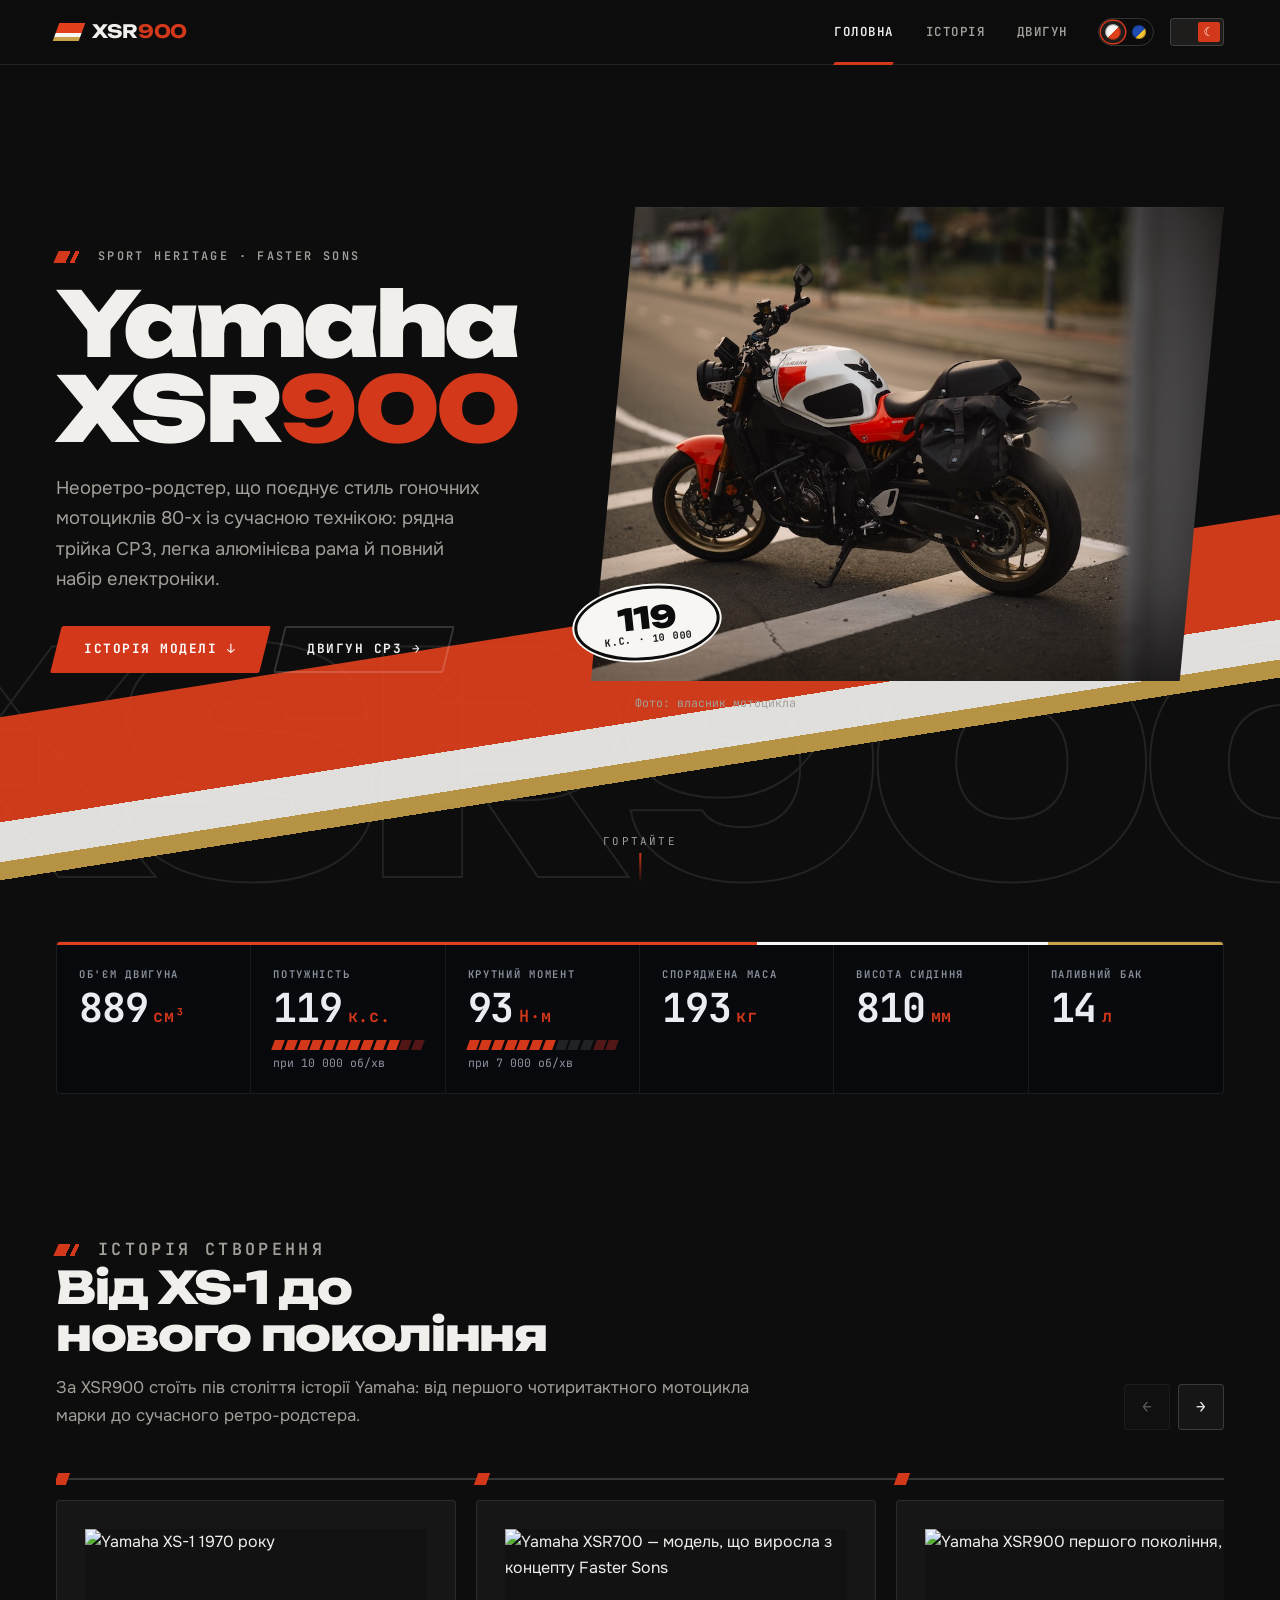
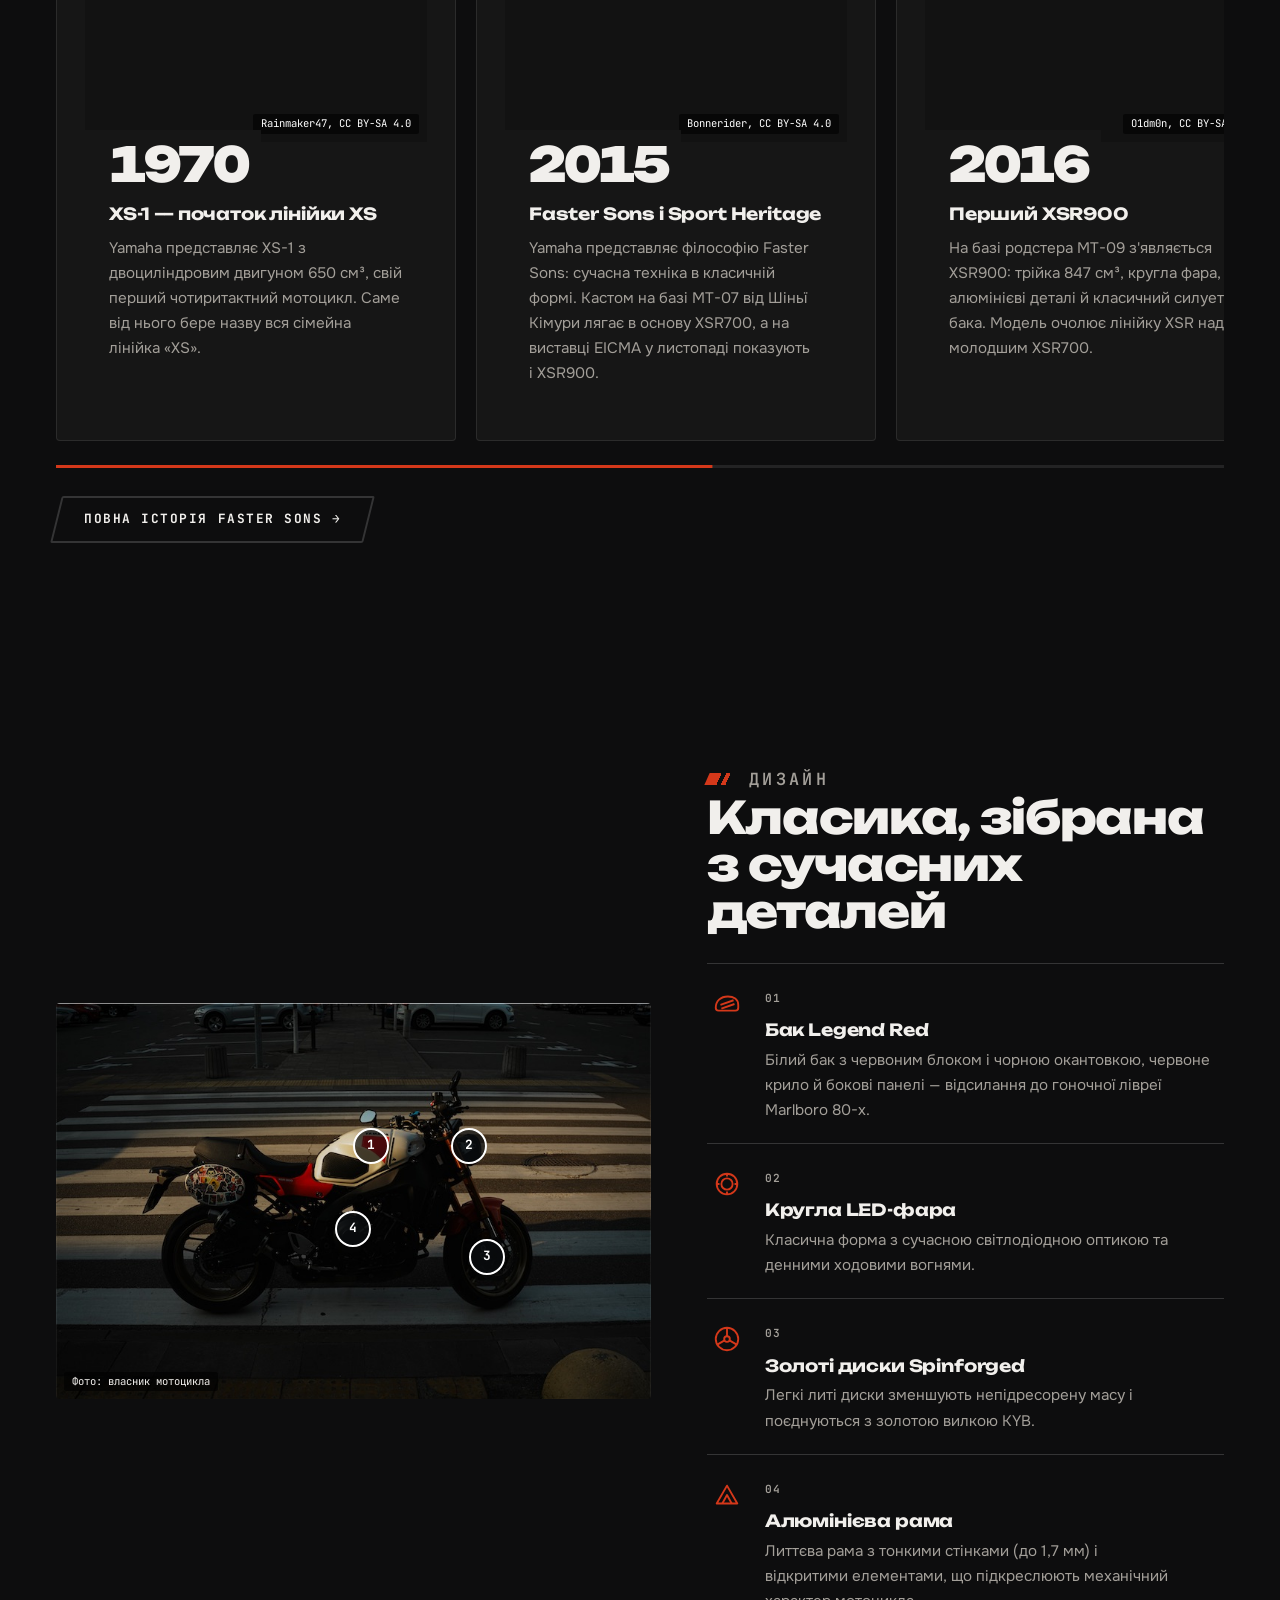
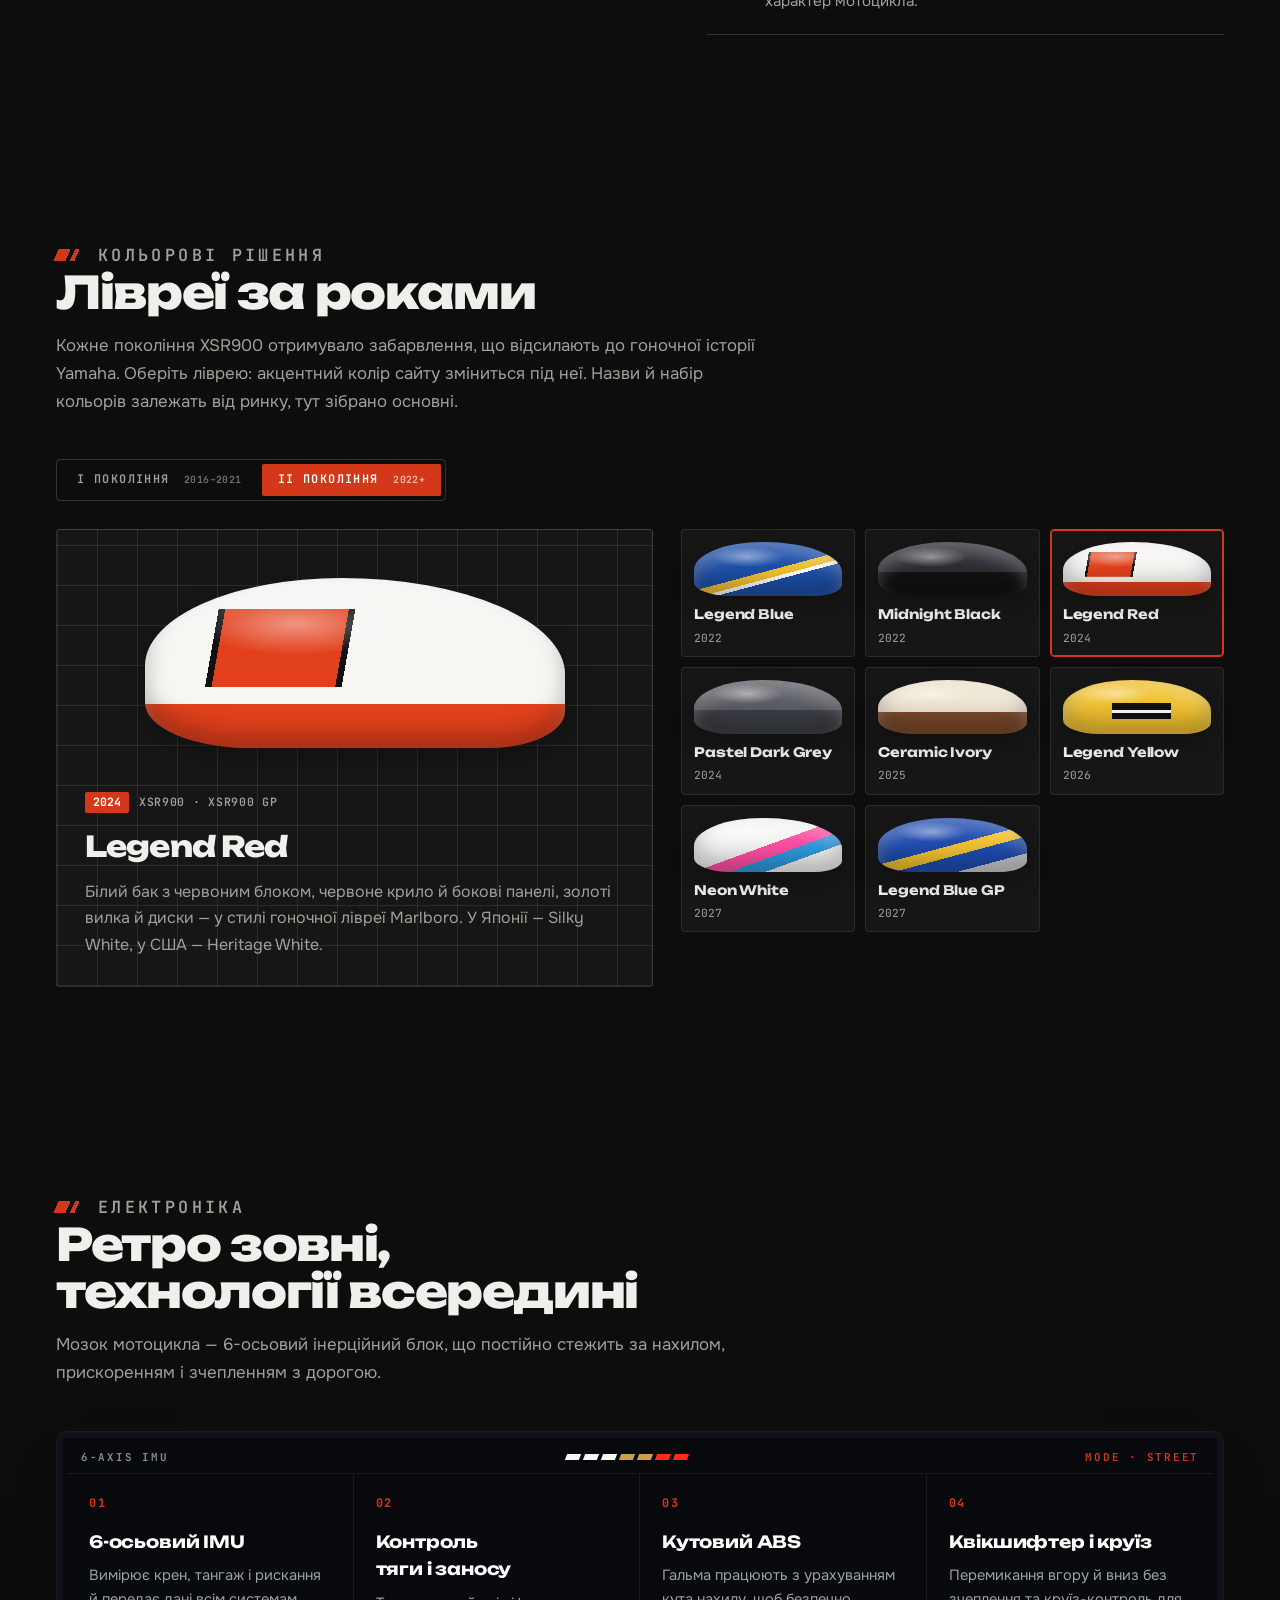
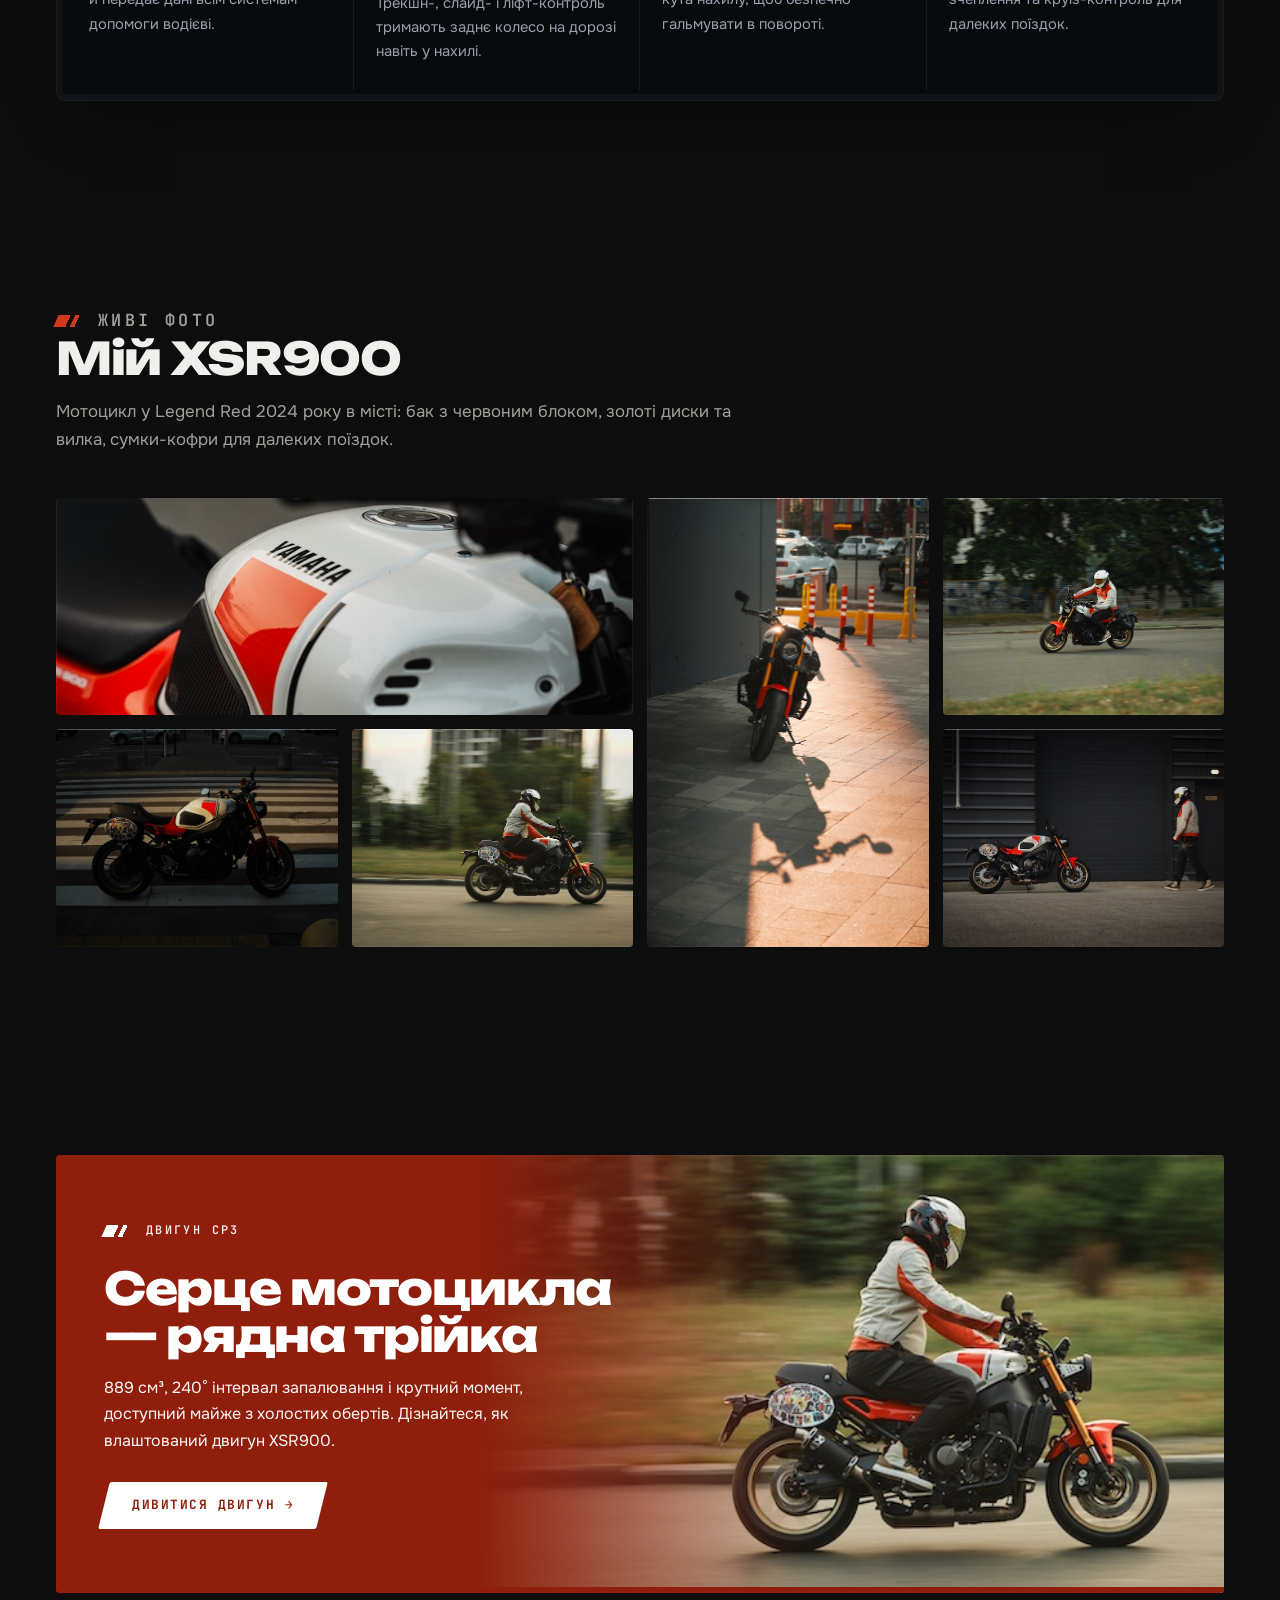
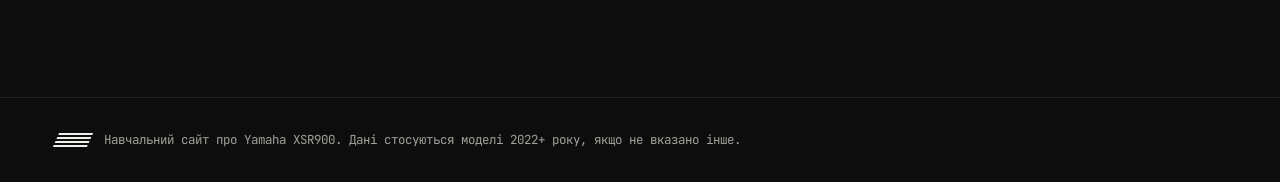
==== commit 670571a5: "Add owner photos to all CTA banners, red and blue versions - Home banner uses DSC06183, History bann" ====
--- a/index.html
+++ b/index.html
@@ -387,7 +387,15 @@
     </section>
 
     <section class="container section">
-      <div class="cta reveal zoom">
+      <div class="cta has-photo reveal zoom">
+        <img class="cta-photo only-red" src="images/cta-index-red-800.jpg"
+             srcset="images/cta-index-red-800.jpg 800w, images/cta-index-red-1600.jpg 1600w"
+             sizes="(max-width: 860px) 100vw, 760px" style="--pos:50% 40%"
+             alt="XSR900 Legend Red у русі на міській вулиці: видно двигун, вихлоп і золоту вилку" loading="lazy" width="1600" height="680">
+        <img class="cta-photo only-blue" src="images/cta-index-blue-800.jpg"
+             srcset="images/cta-index-blue-800.jpg 800w, images/cta-index-blue-1600.jpg 1600w"
+             sizes="(max-width: 860px) 100vw, 760px" style="--pos:50% 40%"
+             alt="XSR900 у кольорі Legend Blue у русі на міській вулиці: видно двигун, вихлоп і золоту вилку" loading="lazy" width="1600" height="680">
         <p class="eyebrow">Двигун CP3</p>
         <h2>Серце мотоцикла — рядна трійка</h2>
         <p>889 см³, 240° інтервал запалювання і крутний момент, доступний майже з холостих обертів. Дізнайтеся, як влаштований двигун XSR900.</p>
--- a/styles.css
+++ b/styles.css
@@ -1181,8 +1181,8 @@
 .cta .btn { background: #fff; border-color: #fff; color: var(--deep); }
 
 /* CTA з фото власника (сторінка двигуна) */
-:root:not([data-livery="blue"]) .cta.has-photo { background: var(--red-deep); }
-:root:not([data-livery="blue"]) .cta.has-photo::before { display: none; }
+.cta.has-photo { background: var(--deep); }
+.cta.has-photo::before { display: none; }
 .cta-photo {
   position: absolute;
   z-index: -1;
@@ -1191,7 +1191,7 @@
   width: 64%;
   height: 100%;
   object-fit: cover;
-  object-position: 22% 64%;
+  object-position: var(--pos, 22% 64%);
   -webkit-mask-image: linear-gradient(90deg, transparent 0, #000 45%);
           mask-image: linear-gradient(90deg, transparent 0, #000 45%);
 }
